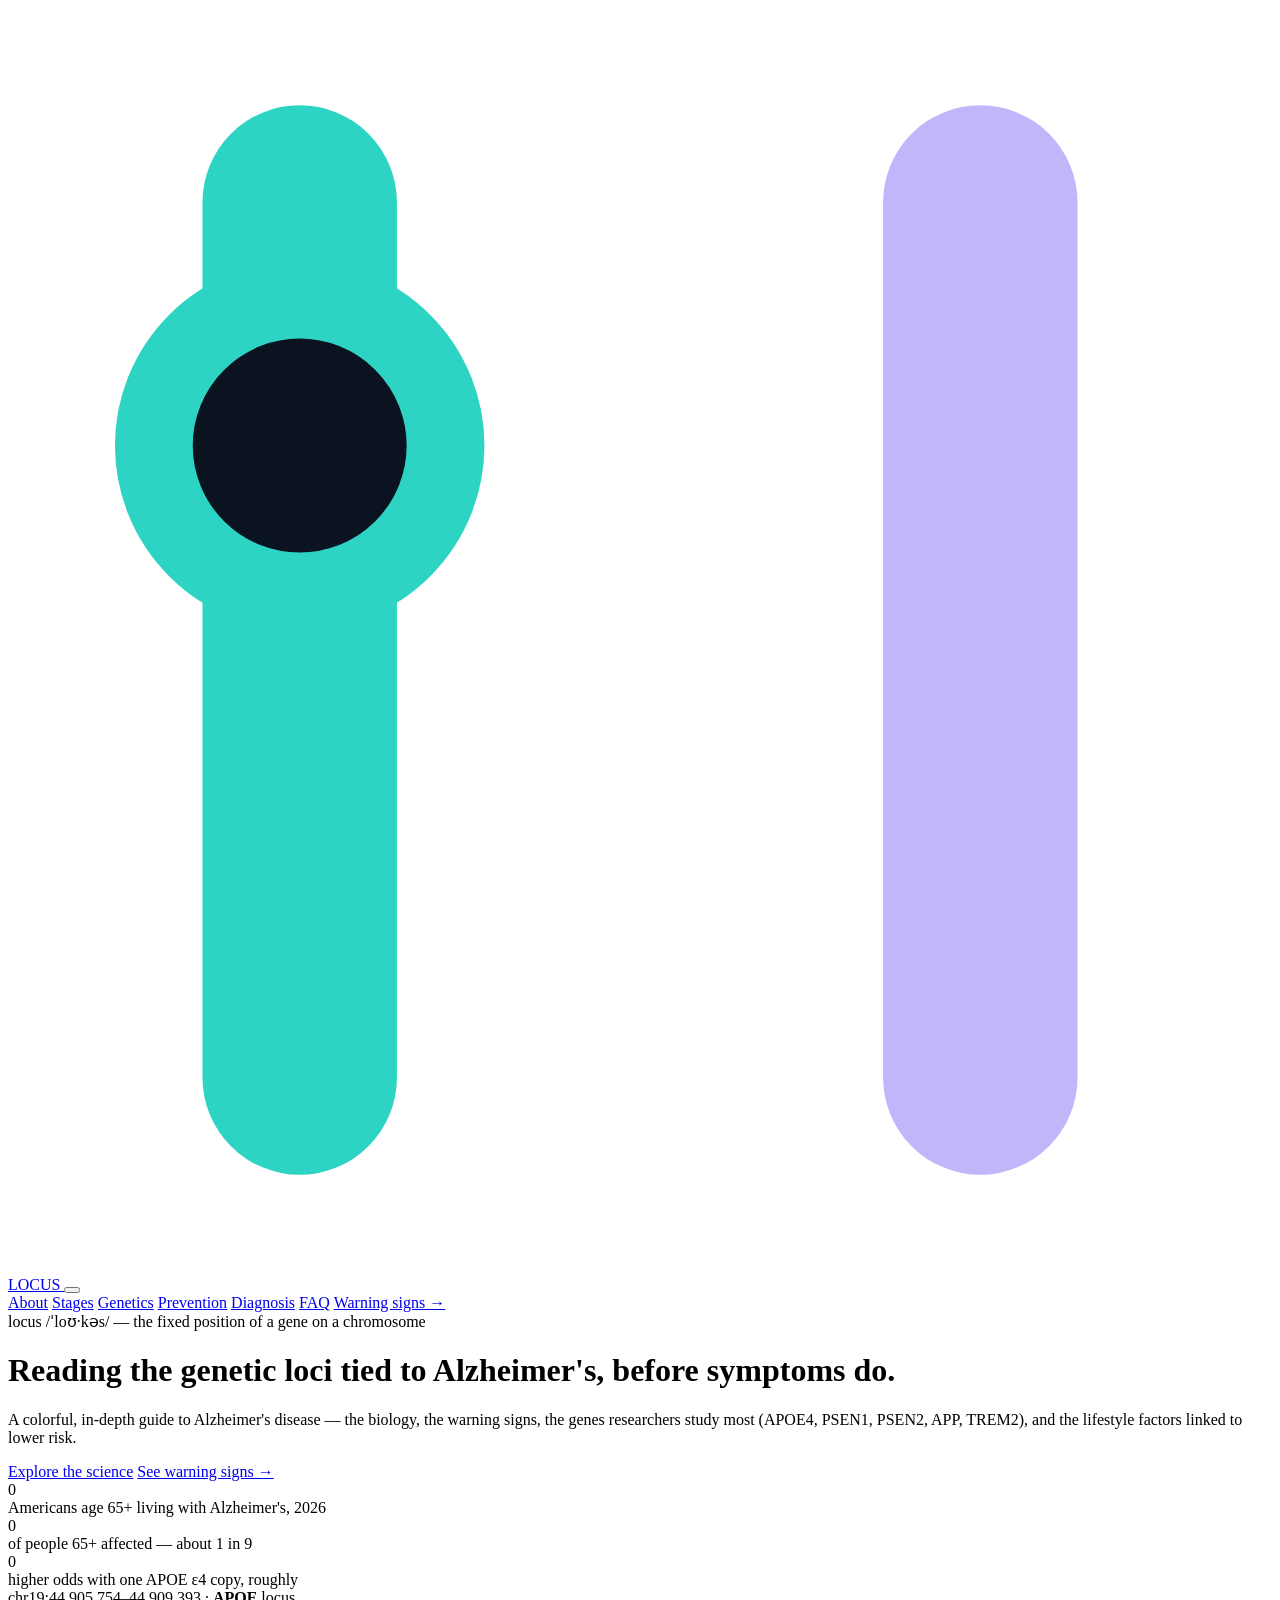
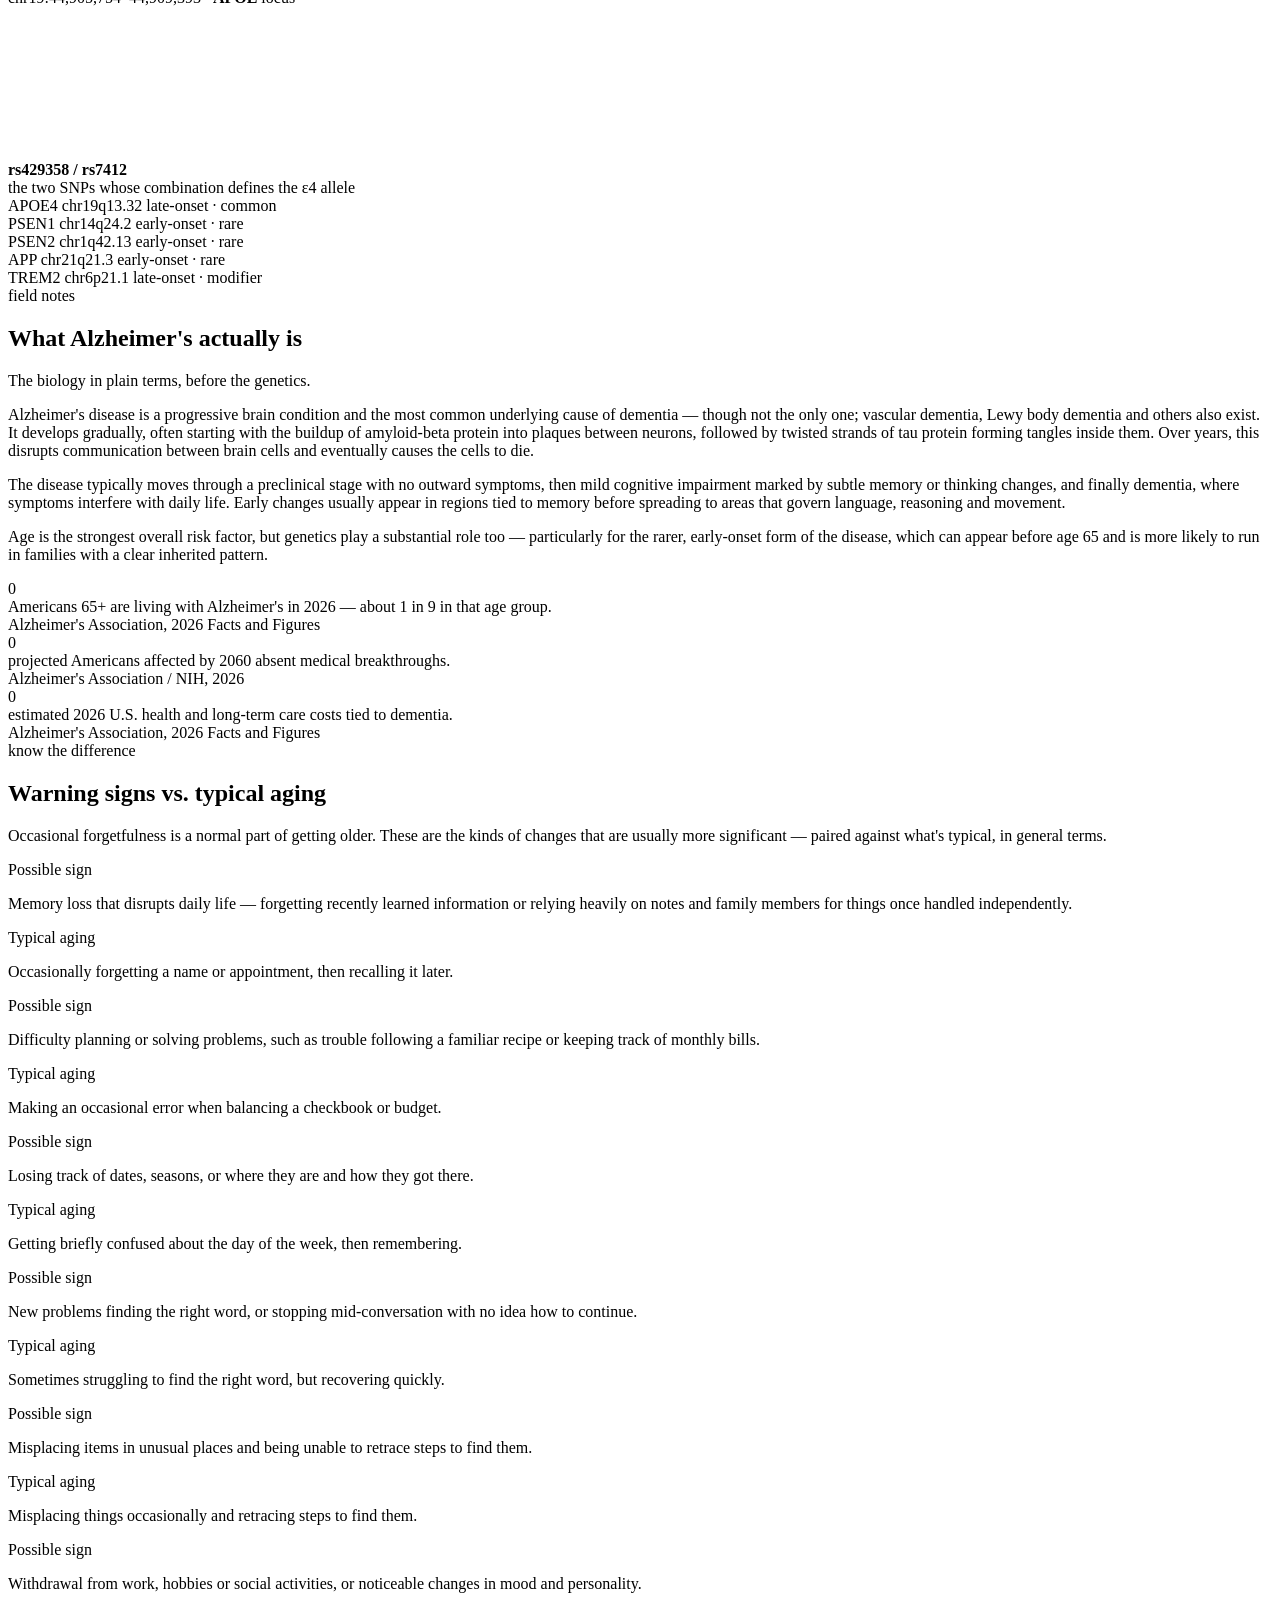
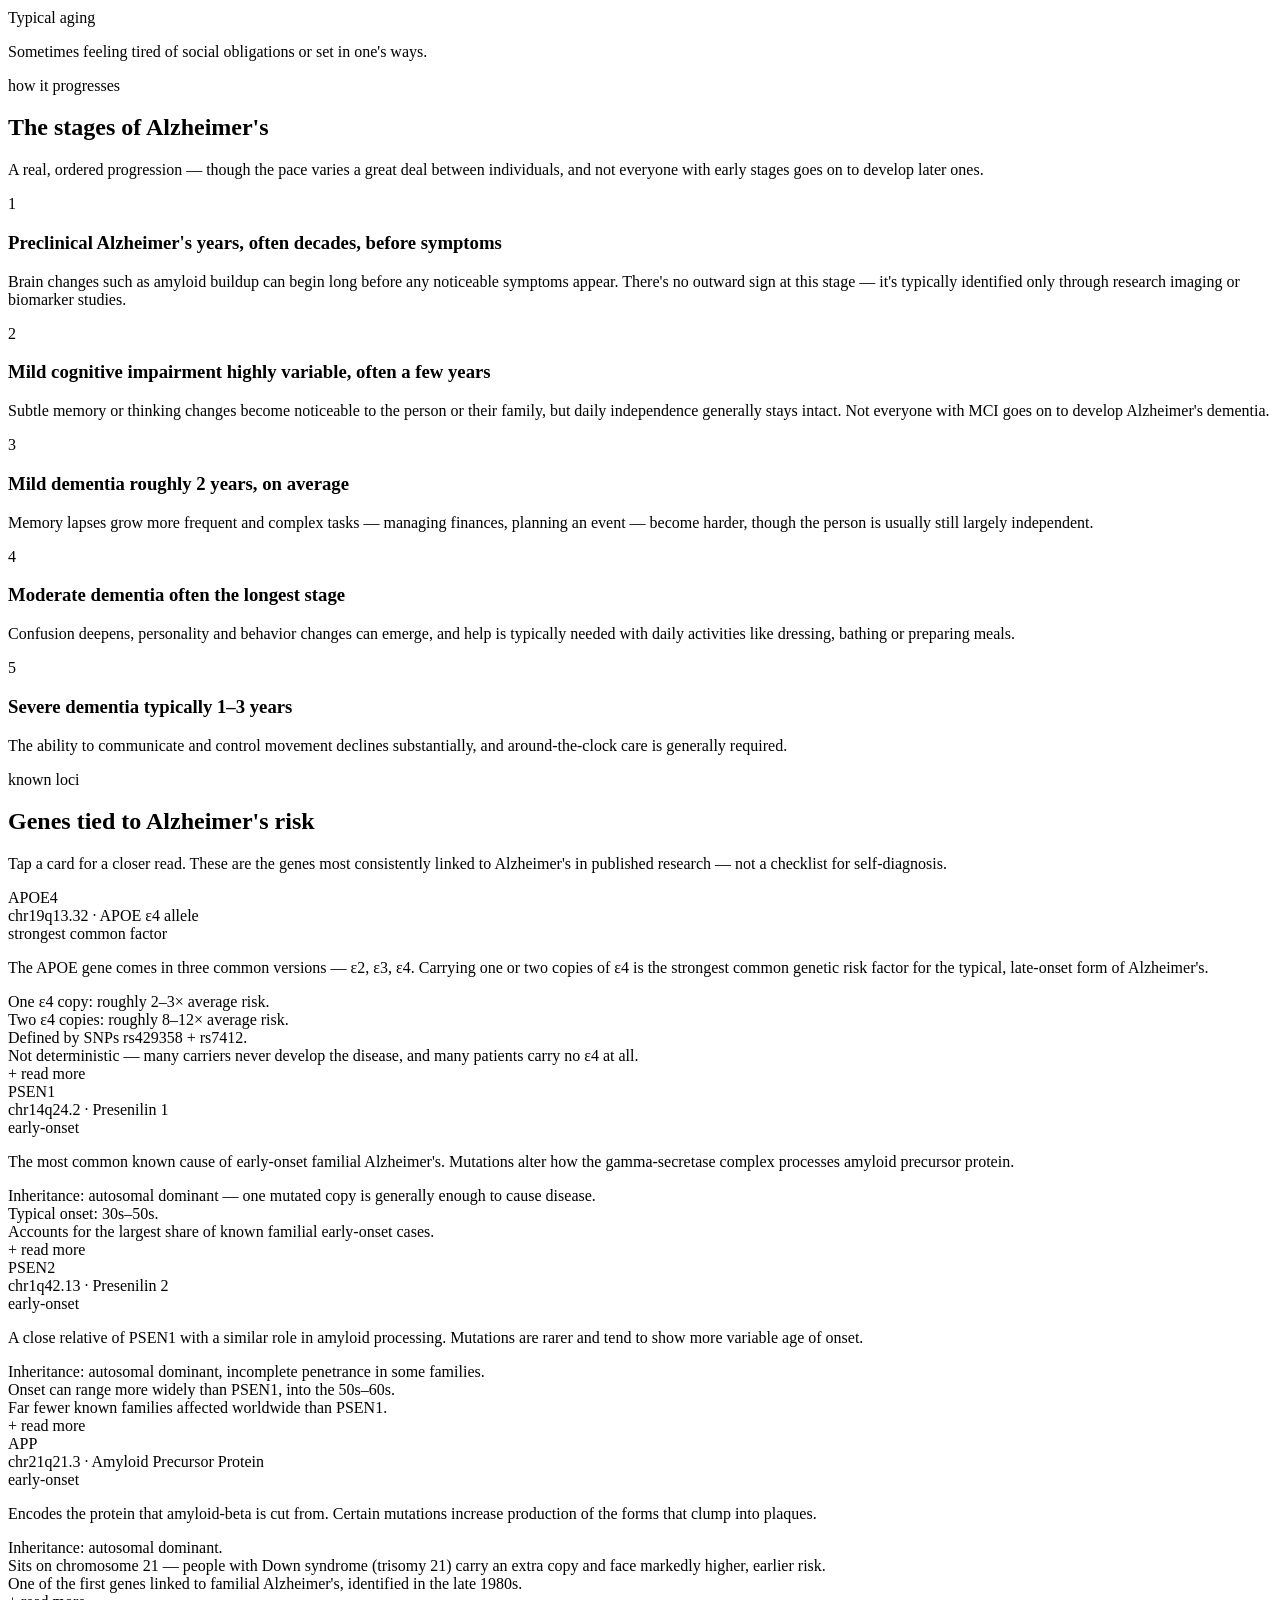
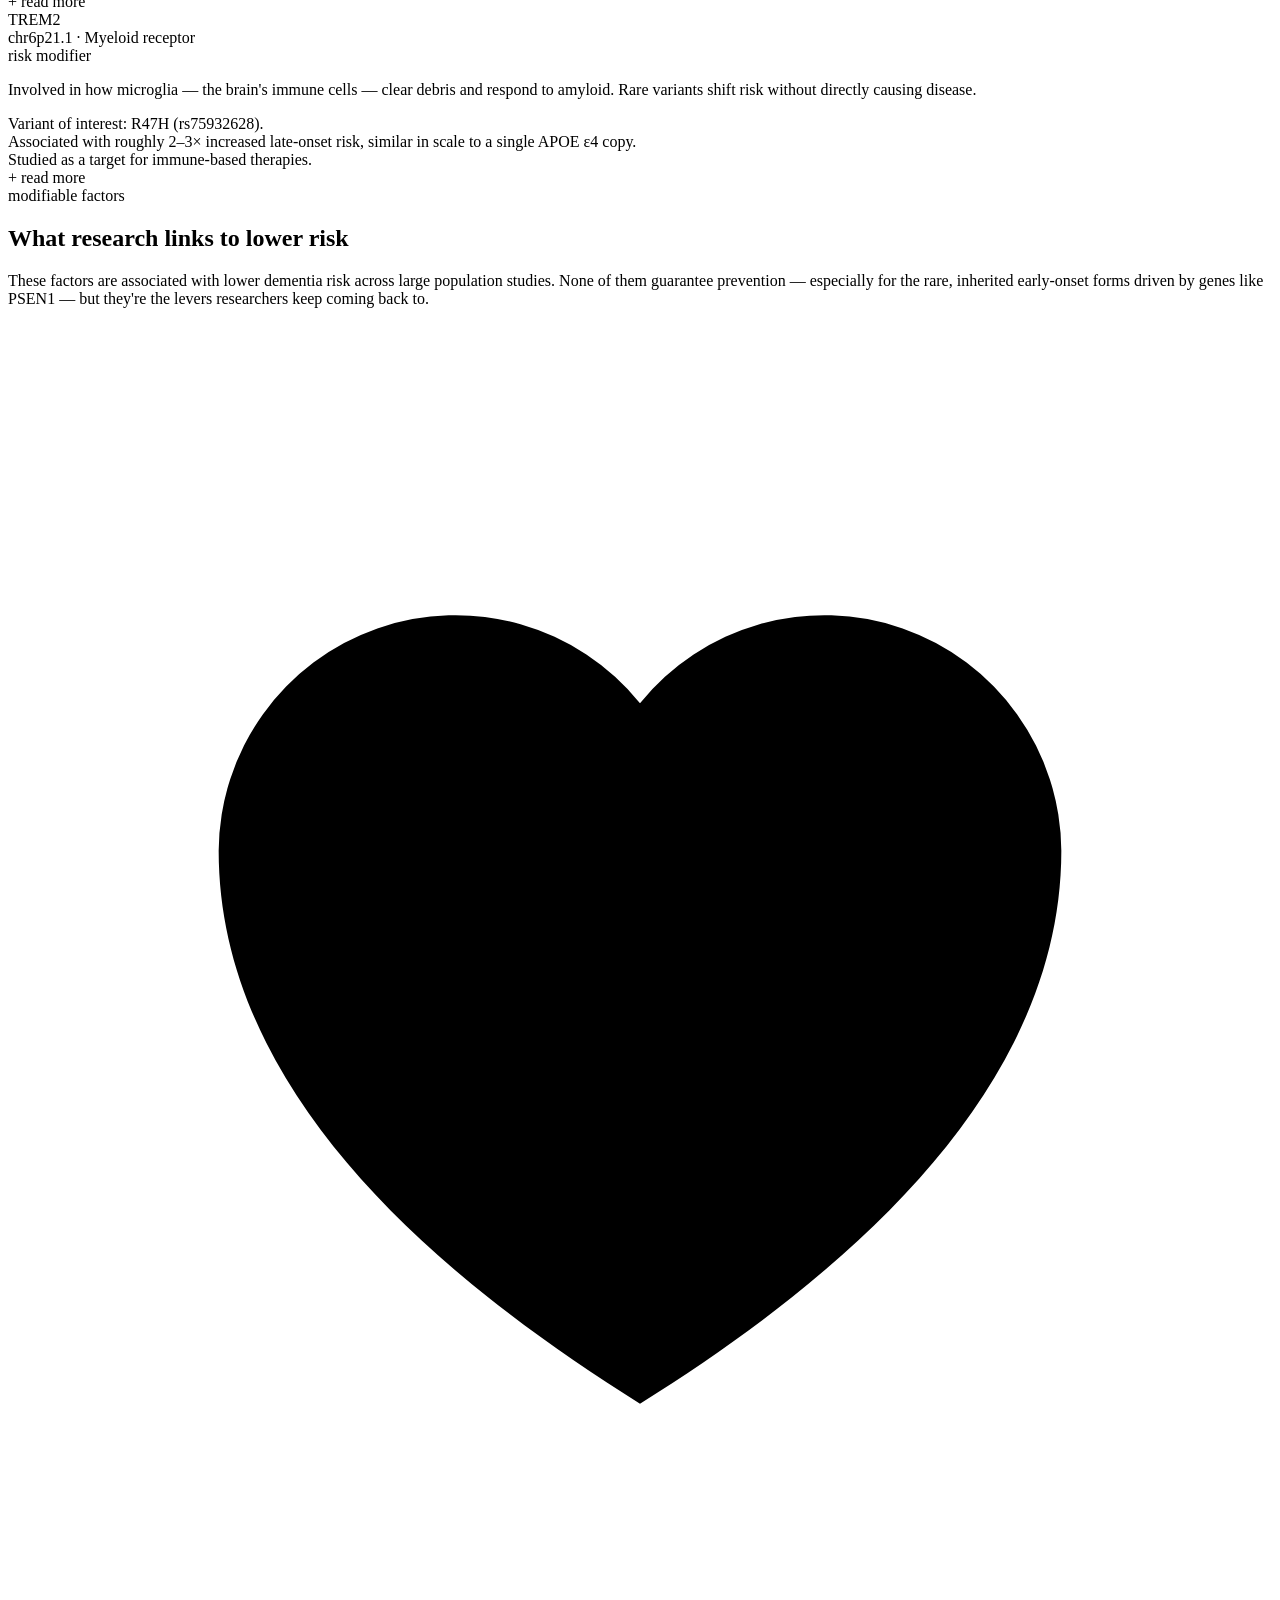
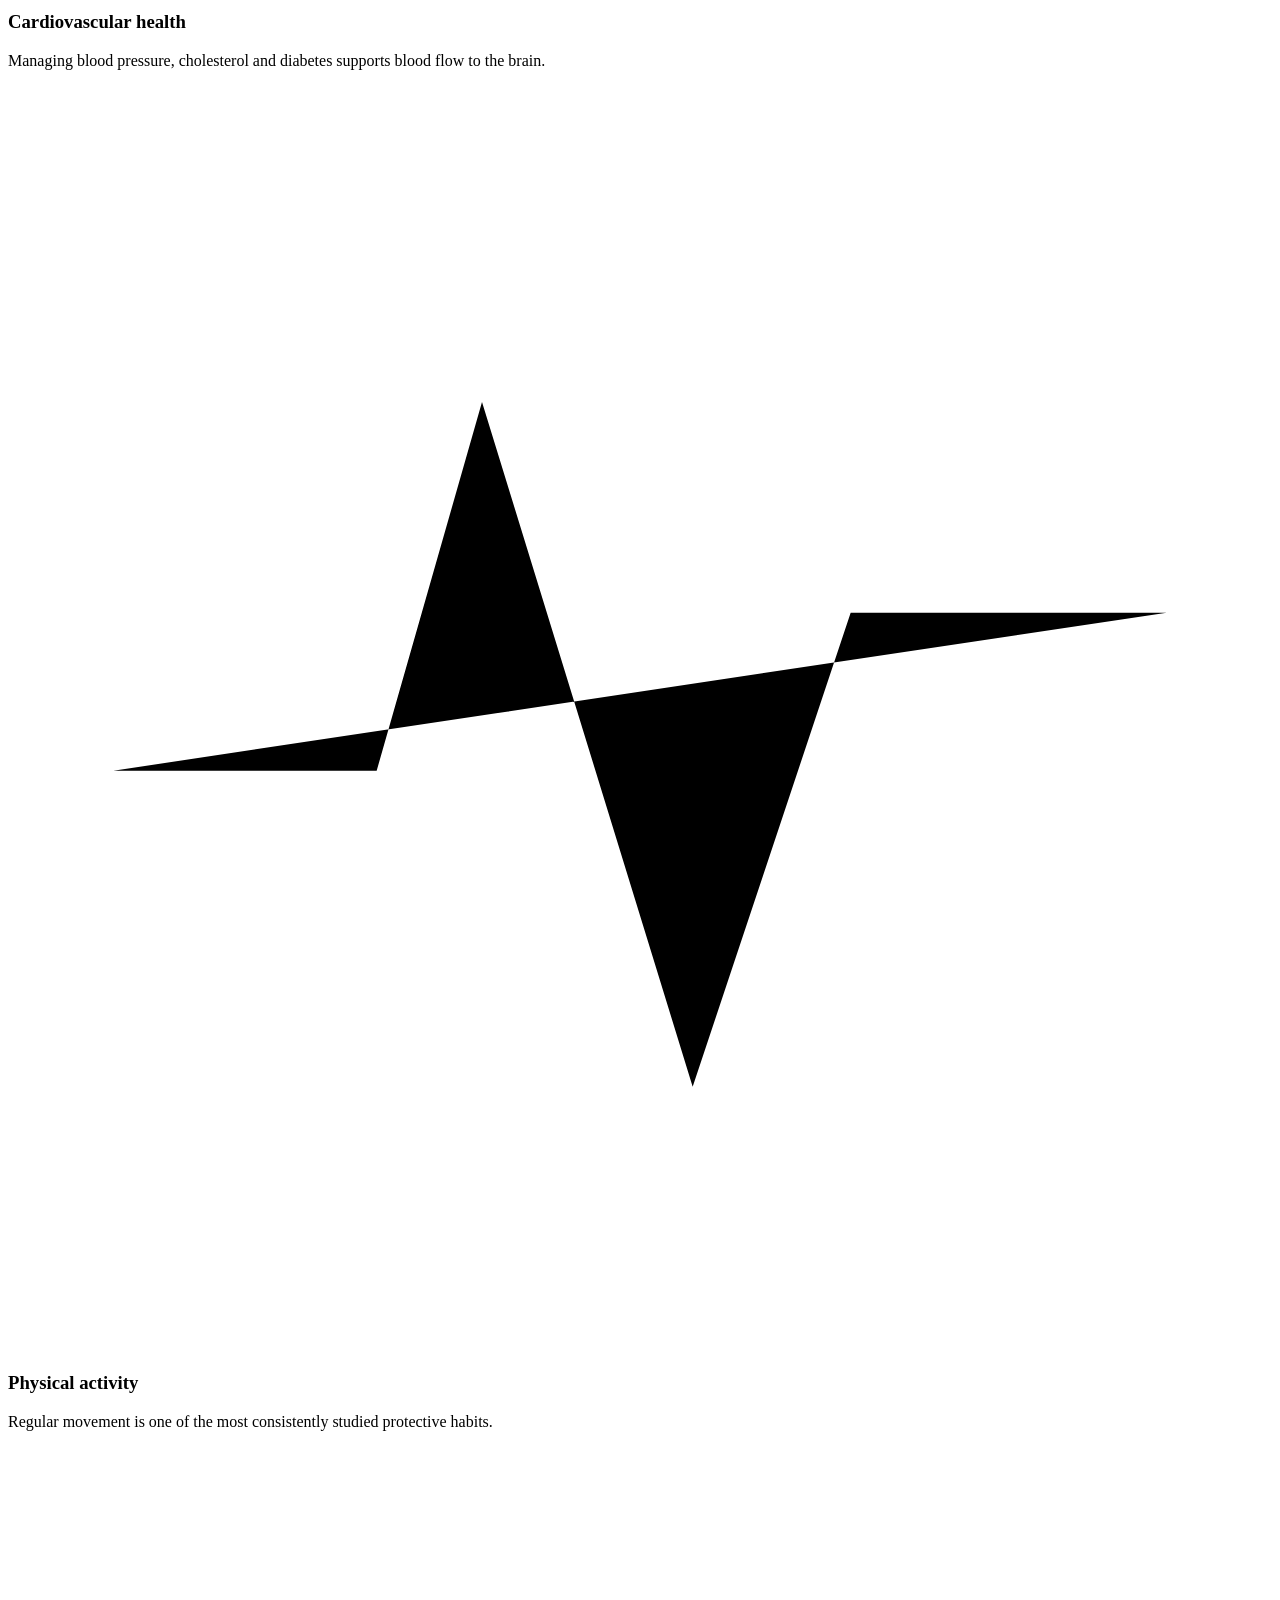
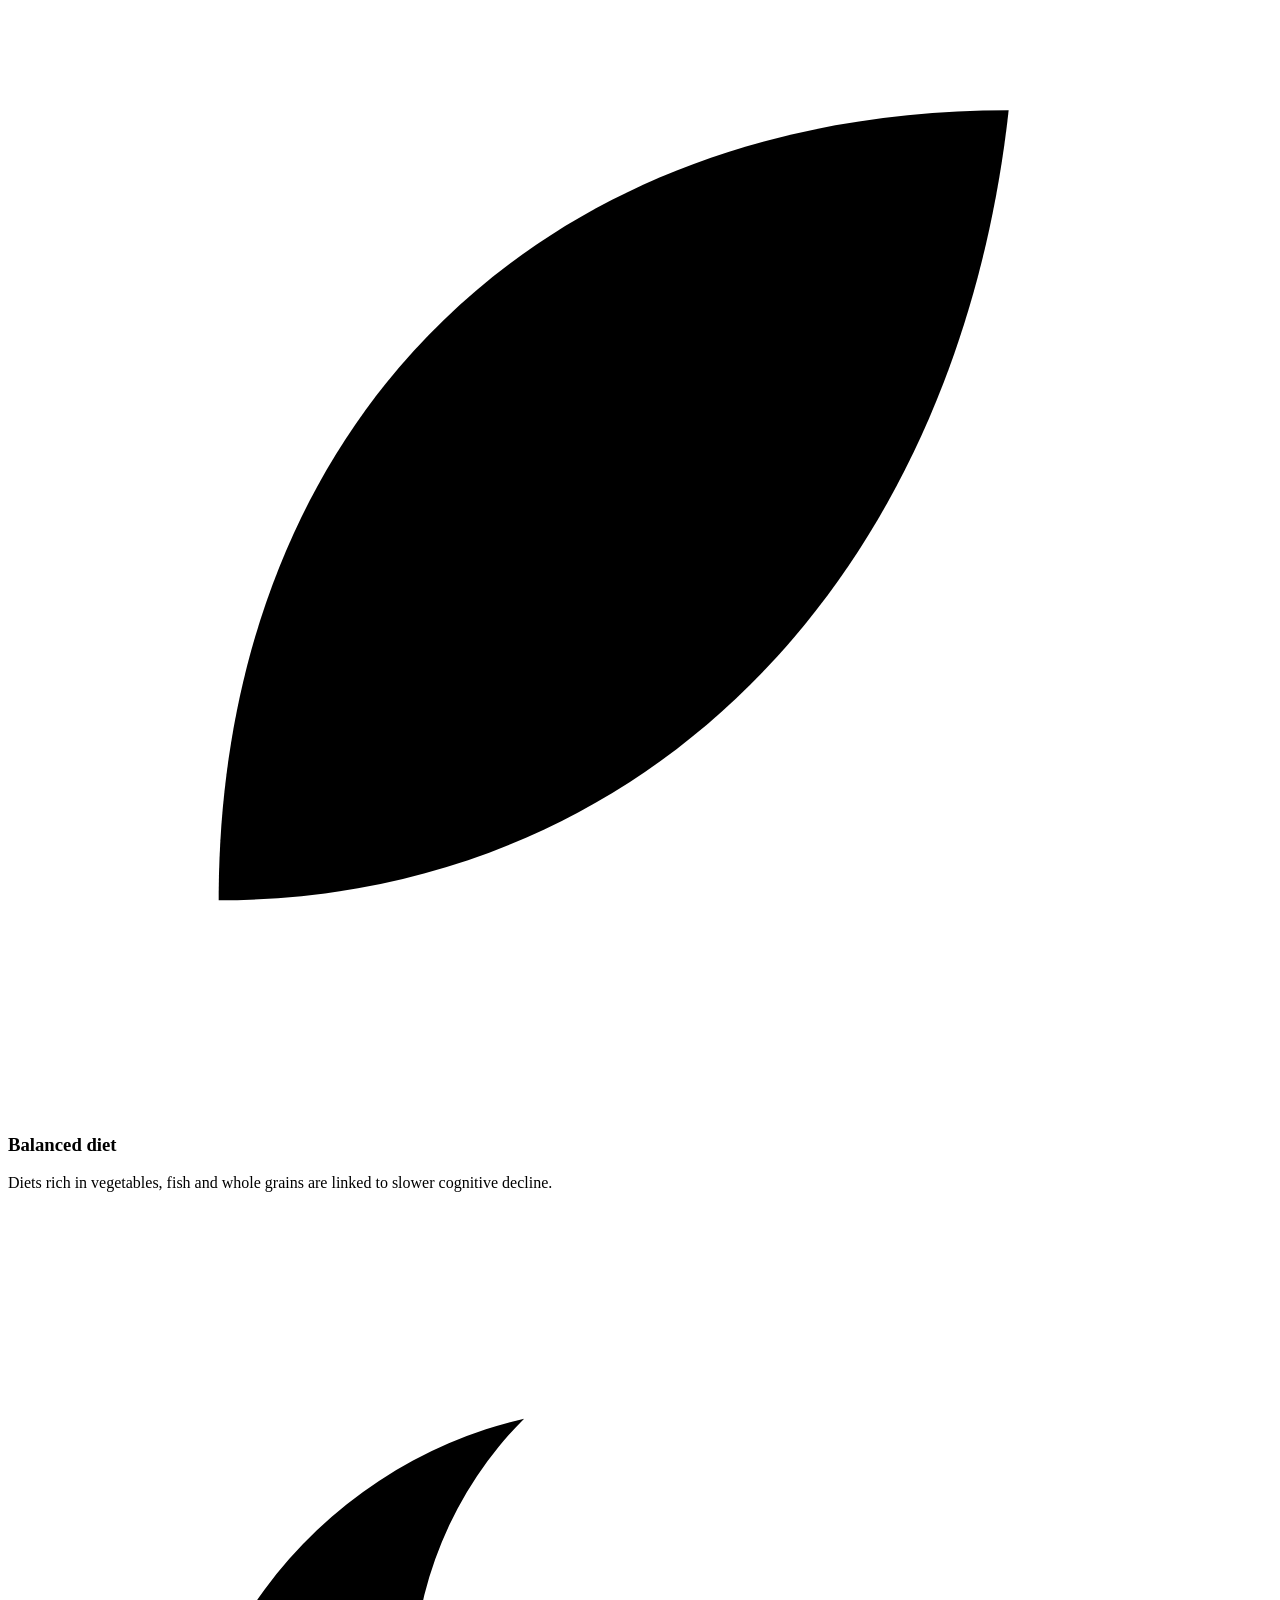
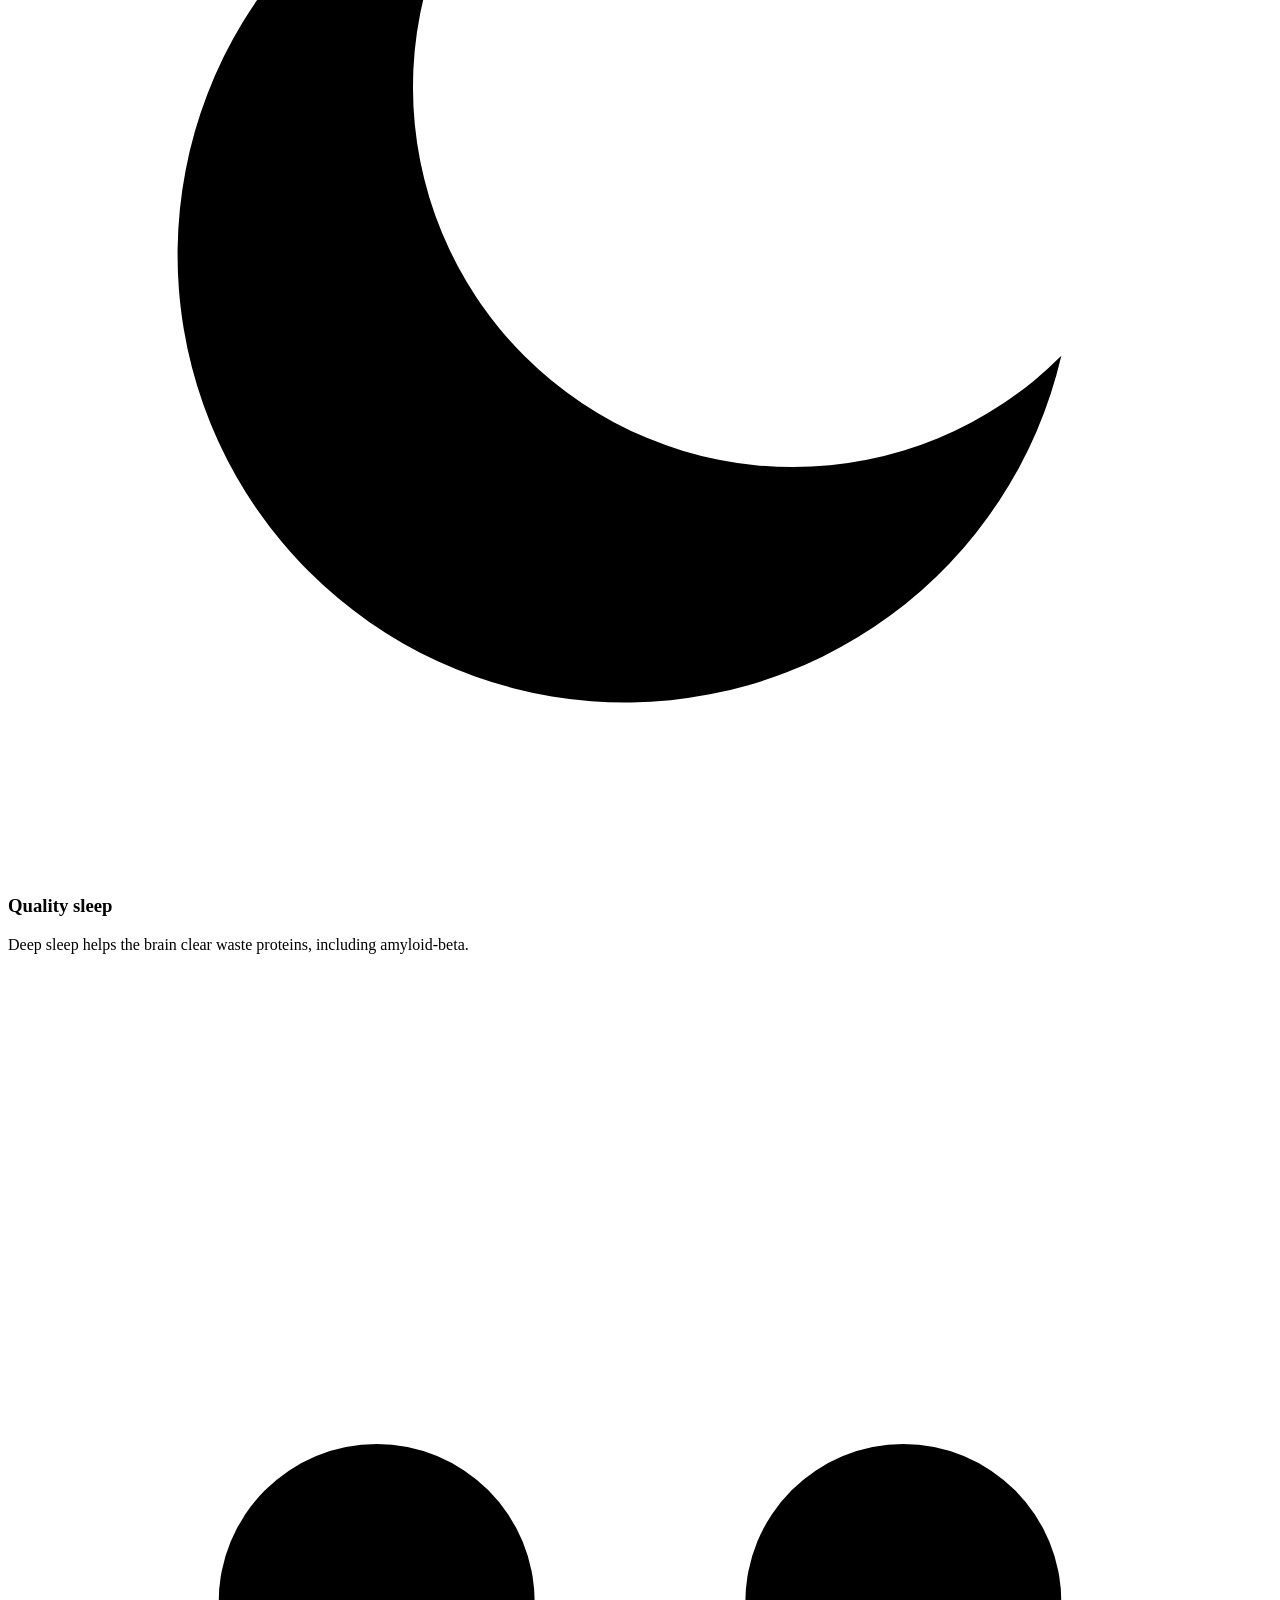
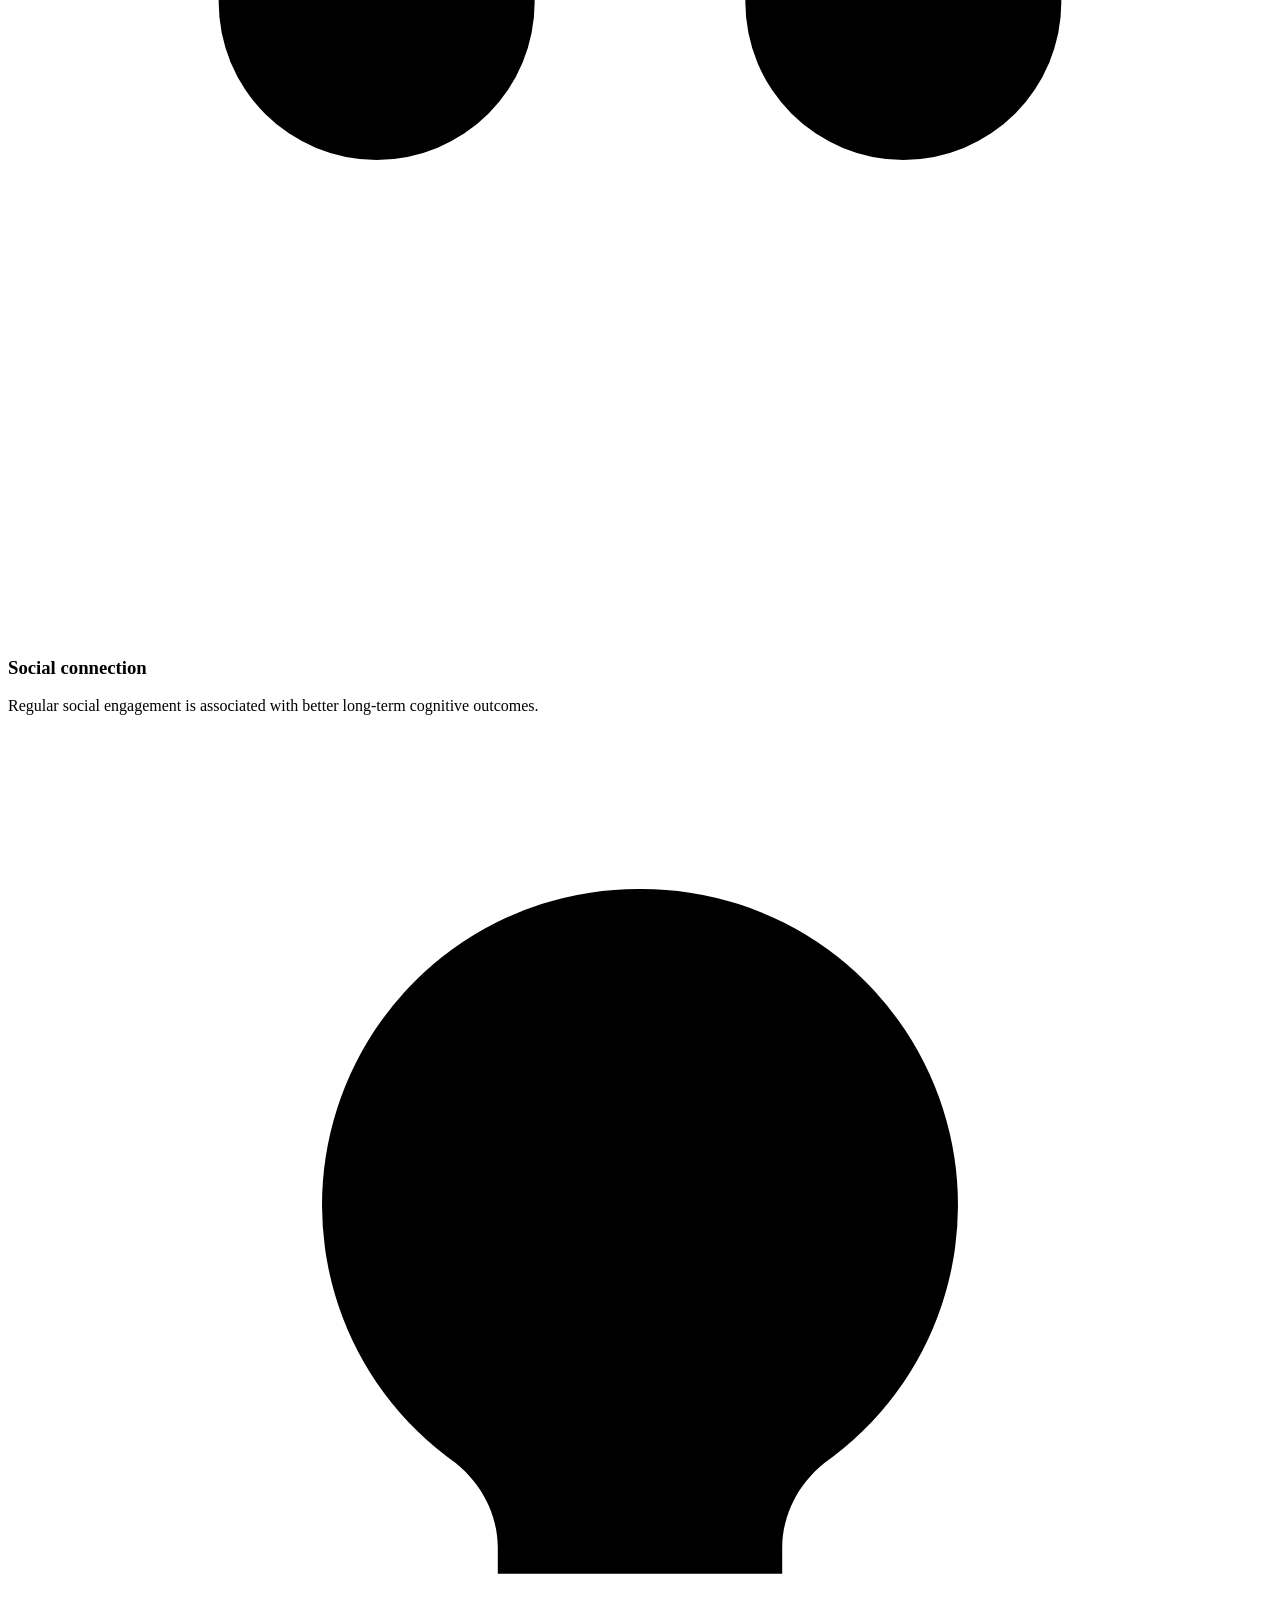
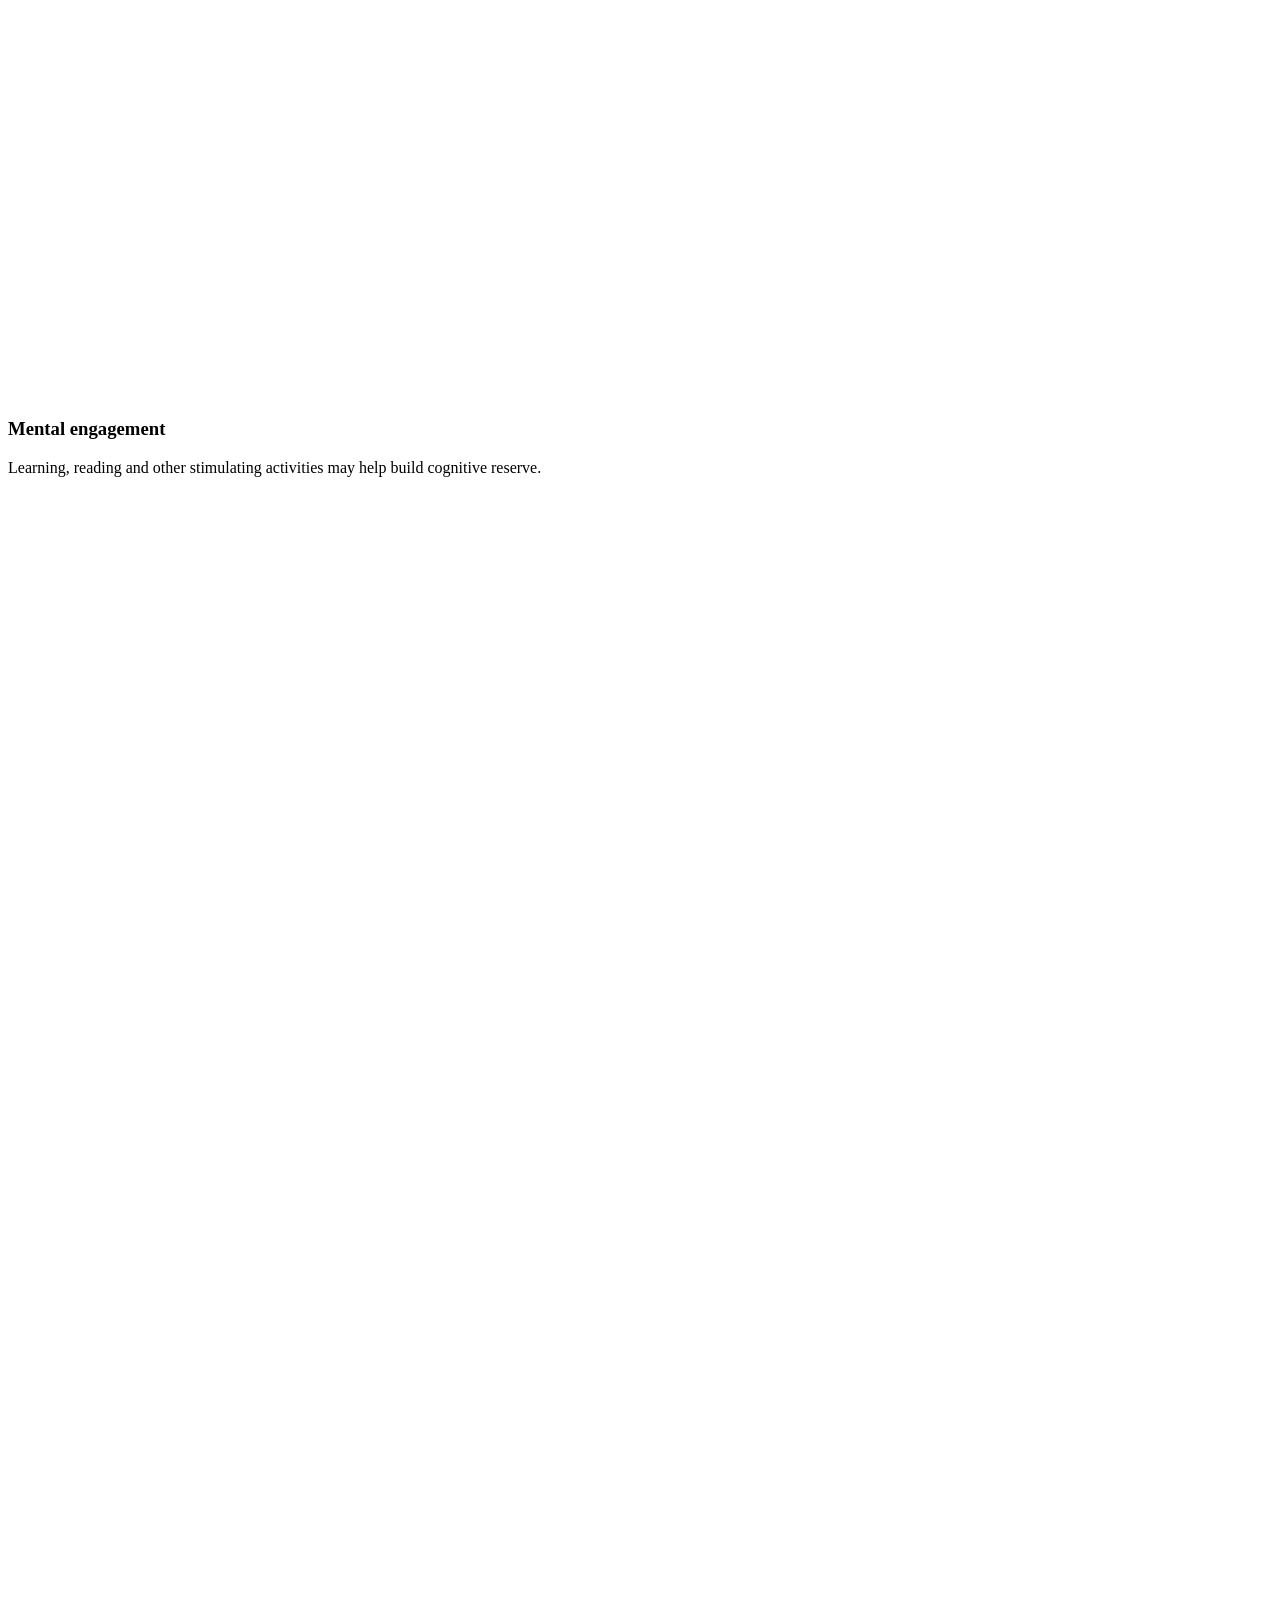
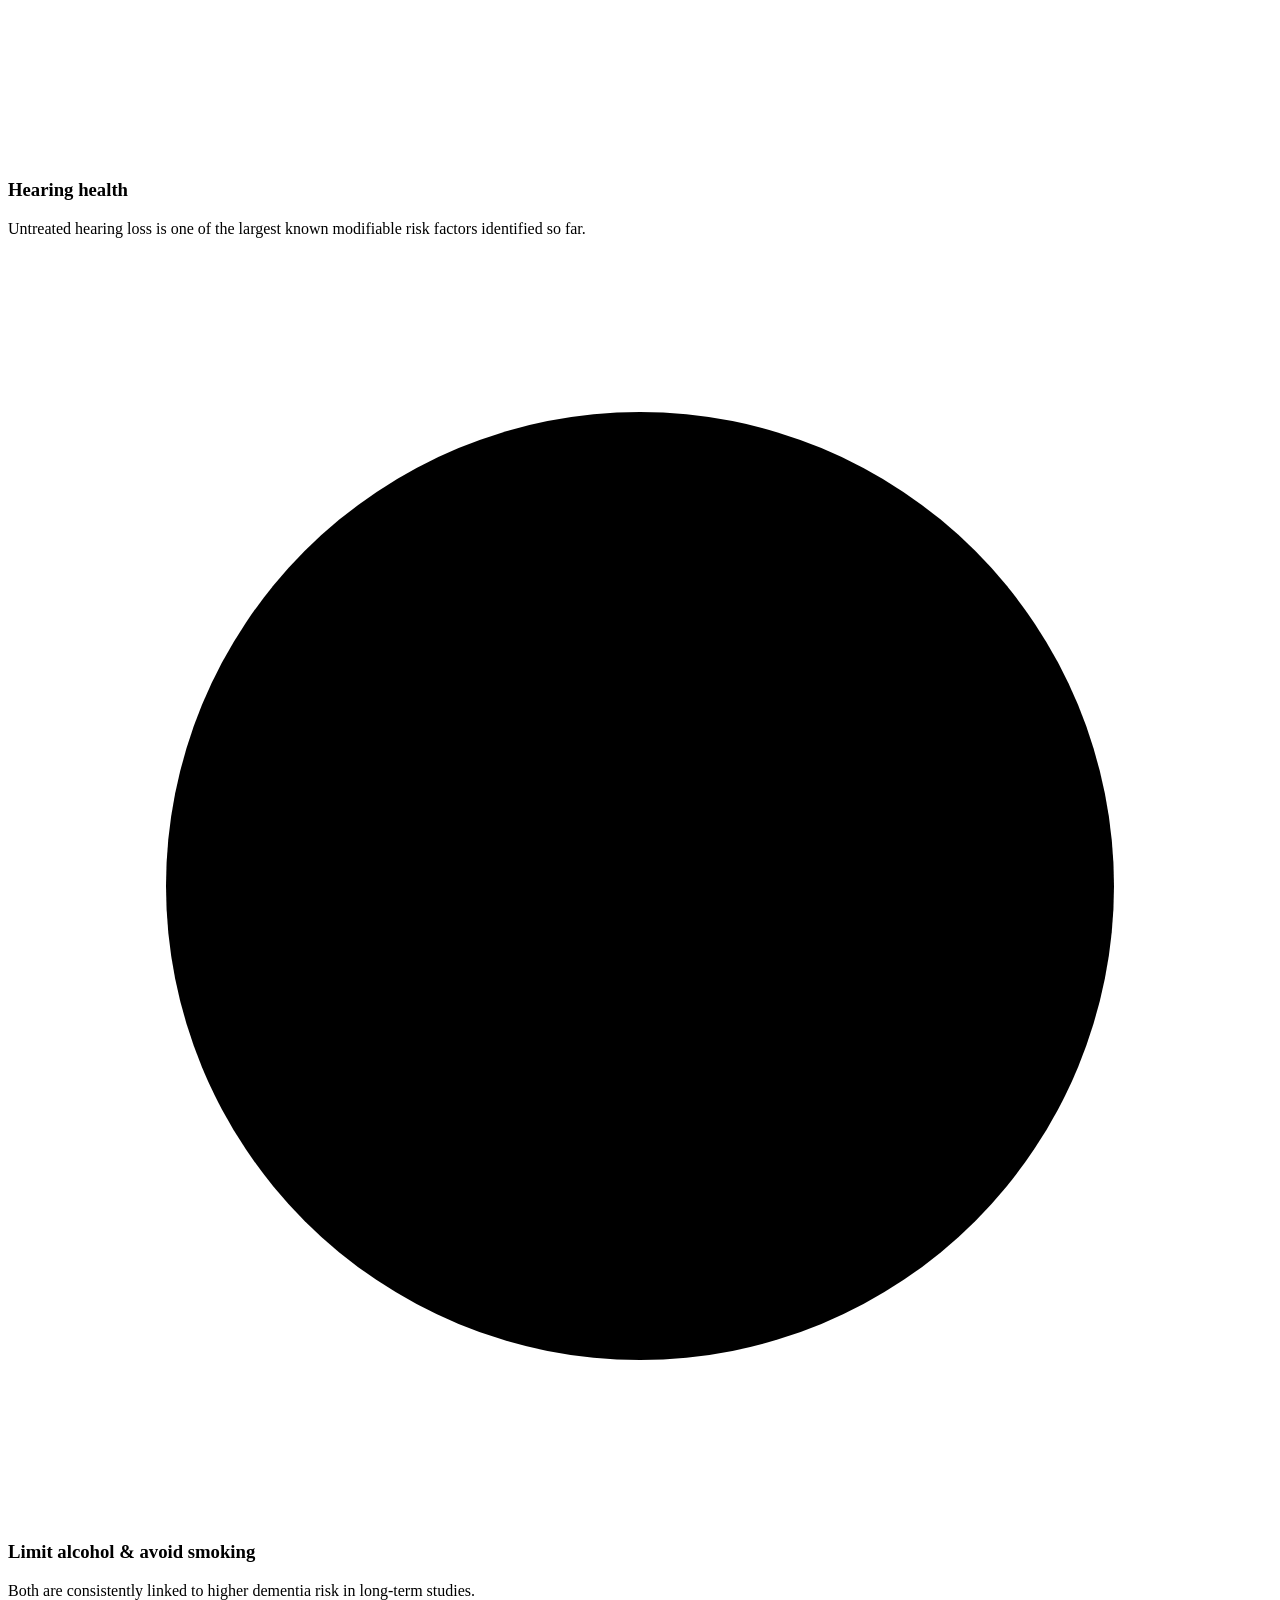
==== index.html @ 0a9c1438 "updated index html file" ====
<!DOCTYPE html>
<html lang="en">
<head>
<meta charset="UTF-8">
<meta name="viewport" content="width=device-width, initial-scale=1.0">
<title>LOCUS — A colorful, in-depth guide to Alzheimer's and its genetics</title>
<meta name="description" content="An educational guide to Alzheimer's disease: the biology, warning signs, stages, the genes researchers study most (APOE4, PSEN1, PSEN2, APP, TREM2), prevention research, diagnosis, and common myths.">
<link rel="preconnect" href="https://fonts.googleapis.com">
<link rel="preconnect" href="https://fonts.gstatic.com" crossorigin>
<link href="https://fonts.googleapis.com/css2?family=Space+Grotesk:wght@500;600;700&family=IBM+Plex+Sans:wght@400;500;600&family=IBM+Plex+Mono:wght@400;500;600&display=swap" rel="stylesheet">
<link rel="stylesheet" href="styles.css">
</head>
<body>

<nav class="nav" id="nav">
  <div class="nav-inner">
    <a href="#top" class="logo">
      <svg viewBox="0 0 26 26" fill="none" xmlns="http://www.w3.org/2000/svg">
        <rect x="4" y="2" width="4" height="22" rx="2" fill="#2DD4C4"/>
        <rect x="18" y="2" width="4" height="22" rx="2" fill="#8B7CF6" opacity="0.55"/>
        <circle cx="6" cy="9" r="3" fill="#0B1220" stroke="#2DD4C4" stroke-width="1.6"/>
      </svg>
      LOCUS
    </a>
    <button class="nav-toggle" id="navToggle" aria-label="Toggle menu" aria-expanded="false">
      <span></span><span></span><span></span>
    </button>
    <div class="nav-links" id="navLinks">
      <a href="#about" class="nav-link">About</a>
      <a href="#stages" class="nav-link">Stages</a>
      <a href="#markers" class="nav-link">Genetics</a>
      <a href="#prevention" class="nav-link">Prevention</a>
      <a href="#diagnosis" class="nav-link">Diagnosis</a>
      <a href="#faq" class="nav-link">FAQ</a>
      <a href="#signs" class="btn btn-primary nav-cta">Warning signs →</a>
    </div>
  </div>
</nav>

<header class="hero" id="top">
  <div class="hero-grid">
    <div class="hero-copy reveal">
      <span class="eyebrow">locus /ˈloʊ·kəs/ — the fixed position of a gene on a chromosome</span>
      <h1>Reading the <span class="hl-teal">genetic loci</span> tied to <span class="hl-violet">Alzheimer's</span>, before symptoms do.</h1>
      <p class="hero-sub">A colorful, in-depth guide to Alzheimer's disease — the biology, the warning signs, the genes researchers study most (APOE4, PSEN1, PSEN2, APP, TREM2), and the lifestyle factors linked to lower risk.</p>
      <div class="hero-actions">
        <a href="#about" class="btn btn-primary">Explore the science</a>
        <a href="#signs" class="btn btn-ghost">See warning signs →</a>
      </div>
      <div class="hero-stats">
        <div>
          <div class="stat-num" data-count="7.4" data-suffix="M">0</div>
          <div class="stat-label">Americans age 65+ living with Alzheimer's, 2026</div>
        </div>
        <div>
          <div class="stat-num" data-count="11" data-suffix="%">0</div>
          <div class="stat-label">of people 65+ affected — about 1 in 9</div>
        </div>
        <div>
          <div class="stat-num" data-count="3" data-suffix="×">0</div>
          <div class="stat-label">higher odds with one APOE ε4 copy, roughly</div>
        </div>
      </div>
    </div>

    <div class="hero-visual reveal">
      <div class="browser-panel">
        <div class="browser-bar">
          <div class="browser-dots"><span></span><span></span><span></span></div>
          <div class="browser-loc">chr19:44,905,754–44,909,393 · <b>APOE</b> locus</div>
        </div>
        <div class="track-wrap">
          <canvas id="sequenceCanvas" aria-hidden="true"></canvas>
          <div class="snp-callout">
            <b>rs429358 / rs7412</b><br>the two SNPs whose combination defines the ε4 allele
          </div>
        </div>
        <div class="locus-legend">
          <div class="locus-row">
            <span class="locus-dot" style="background:#8B7CF6"></span>
            <span class="locus-gene">APOE4</span>
            <span class="locus-loc">chr19q13.32</span>
            <span class="locus-tag tag-violet">late-onset · common</span>
          </div>
          <div class="locus-row">
            <span class="locus-dot" style="background:#F0A857"></span>
            <span class="locus-gene">PSEN1</span>
            <span class="locus-loc">chr14q24.2</span>
            <span class="locus-tag tag-amber">early-onset · rare</span>
          </div>
          <div class="locus-row">
            <span class="locus-dot" style="background:#5EC8F2"></span>
            <span class="locus-gene">PSEN2</span>
            <span class="locus-loc">chr1q42.13</span>
            <span class="locus-tag tag-sky">early-onset · rare</span>
          </div>
          <div class="locus-row">
            <span class="locus-dot" style="background:#EF6F8E"></span>
            <span class="locus-gene">APP</span>
            <span class="locus-loc">chr21q21.3</span>
            <span class="locus-tag tag-rose">early-onset · rare</span>
          </div>
          <div class="locus-row">
            <span class="locus-dot" style="background:#6EE7A8"></span>
            <span class="locus-gene">TREM2</span>
            <span class="locus-loc">chr6p21.1</span>
            <span class="locus-tag tag-mint">late-onset · modifier</span>
          </div>
        </div>
      </div>
    </div>
  </div>
</header>

<!-- ABOUT ============================================================= -->
<div class="section-shell" style="--glow-color: rgba(45,212,196,0.35); --glow-x: 85%;">
<section id="about" class="section about">
  <div class="section-head reveal">
    <span class="eyebrow">field notes</span>
    <h2>What Alzheimer's actually is</h2>
    <p>The biology in plain terms, before the genetics.</p>
  </div>
  <div class="about-grid">
    <div class="about-copy reveal">
      <p>Alzheimer's disease is a progressive brain condition and the most common underlying cause of dementia — though not the only one; vascular dementia, Lewy body dementia and others also exist. It develops gradually, often starting with the buildup of amyloid-beta protein into plaques between neurons, followed by twisted strands of tau protein forming tangles inside them. Over years, this disrupts communication between brain cells and eventually causes the cells to die.</p>
      <p>The disease typically moves through a preclinical stage with no outward symptoms, then mild cognitive impairment marked by subtle memory or thinking changes, and finally dementia, where symptoms interfere with daily life. Early changes usually appear in regions tied to memory before spreading to areas that govern language, reasoning and movement.</p>
      <p>Age is the strongest overall risk factor, but genetics play a substantial role too — particularly for the rarer, early-onset form of the disease, which can appear before age 65 and is more likely to run in families with a clear inherited pattern.</p>
    </div>
    <div class="stat-panel reveal">
      <div class="stat-card" style="--stat-color: var(--teal);">
        <div class="stat-num" data-count="7.4" data-suffix="M">0</div>
        <div class="stat-label">Americans 65+ are living with Alzheimer's in 2026 — about 1 in 9 in that age group.</div>
        <span class="stat-src">Alzheimer's Association, 2026 Facts and Figures</span>
      </div>
      <div class="stat-card" style="--stat-color: var(--violet);">
        <div class="stat-num" data-count="13.8" data-suffix="M">0</div>
        <div class="stat-label">projected Americans affected by 2060 absent medical breakthroughs.</div>
        <span class="stat-src">Alzheimer's Association / NIH, 2026</span>
      </div>
      <div class="stat-card" style="--stat-color: var(--amber);">
        <div class="stat-num" data-count="409" data-prefix="$" data-suffix="B">0</div>
        <div class="stat-label">estimated 2026 U.S. health and long-term care costs tied to dementia.</div>
        <span class="stat-src">Alzheimer's Association, 2026 Facts and Figures</span>
      </div>
    </div>
  </div>
</section>
</div>

<!-- WARNING SIGNS ====================================================== -->
<div class="section-shell" style="--glow-color: rgba(240,168,87,0.35); --glow-x: 12%;">
<section id="signs" class="section signs">
  <div class="section-head reveal">
    <span class="eyebrow eyebrow--amber">know the difference</span>
    <h2>Warning signs vs. typical aging</h2>
    <p>Occasional forgetfulness is a normal part of getting older. These are the kinds of changes that are usually more significant — paired against what's typical, in general terms.</p>
  </div>
  <div class="compare-grid reveal">
    <div class="compare-row">
      <div class="compare-cell is-sign"><div class="compare-label sign">Possible sign</div><p>Memory loss that disrupts daily life — forgetting recently learned information or relying heavily on notes and family members for things once handled independently.</p></div>
      <div class="compare-cell"><div class="compare-label typical">Typical aging</div><p>Occasionally forgetting a name or appointment, then recalling it later.</p></div>
    </div>
    <div class="compare-row">
      <div class="compare-cell is-sign"><div class="compare-label sign">Possible sign</div><p>Difficulty planning or solving problems, such as trouble following a familiar recipe or keeping track of monthly bills.</p></div>
      <div class="compare-cell"><div class="compare-label typical">Typical aging</div><p>Making an occasional error when balancing a checkbook or budget.</p></div>
    </div>
    <div class="compare-row">
      <div class="compare-cell is-sign"><div class="compare-label sign">Possible sign</div><p>Losing track of dates, seasons, or where they are and how they got there.</p></div>
      <div class="compare-cell"><div class="compare-label typical">Typical aging</div><p>Getting briefly confused about the day of the week, then remembering.</p></div>
    </div>
    <div class="compare-row">
      <div class="compare-cell is-sign"><div class="compare-label sign">Possible sign</div><p>New problems finding the right word, or stopping mid-conversation with no idea how to continue.</p></div>
      <div class="compare-cell"><div class="compare-label typical">Typical aging</div><p>Sometimes struggling to find the right word, but recovering quickly.</p></div>
    </div>
    <div class="compare-row">
      <div class="compare-cell is-sign"><div class="compare-label sign">Possible sign</div><p>Misplacing items in unusual places and being unable to retrace steps to find them.</p></div>
      <div class="compare-cell"><div class="compare-label typical">Typical aging</div><p>Misplacing things occasionally and retracing steps to find them.</p></div>
    </div>
    <div class="compare-row">
      <div class="compare-cell is-sign"><div class="compare-label sign">Possible sign</div><p>Withdrawal from work, hobbies or social activities, or noticeable changes in mood and personality.</p></div>
      <div class="compare-cell"><div class="compare-label typical">Typical aging</div><p>Sometimes feeling tired of social obligations or set in one's ways.</p></div>
    </div>
  </div>
</section>
</div>

<!-- STAGES ============================================================= -->
<div class="section-shell" style="--glow-color: rgba(239,111,142,0.3); --glow-x: 88%;">
<section id="stages" class="section stages">
  <div class="section-head reveal">
    <span class="eyebrow eyebrow--rose">how it progresses</span>
    <h2>The stages of Alzheimer's</h2>
    <p>A real, ordered progression — though the pace varies a great deal between individuals, and not everyone with early stages goes on to develop later ones.</p>
  </div>
  <div class="timeline reveal">
    <div class="timeline-item">
      <div class="timeline-dot" style="--stage-color: var(--teal);">1</div>
      <h3>Preclinical Alzheimer's <span class="stage-duration" style="--stage-color: var(--teal); --stage-dim: var(--teal-dim);">years, often decades, before symptoms</span></h3>
      <p>Brain changes such as amyloid buildup can begin long before any noticeable symptoms appear. There's no outward sign at this stage — it's typically identified only through research imaging or biomarker studies.</p>
    </div>
    <div class="timeline-item">
      <div class="timeline-dot" style="--stage-color: var(--sky);">2</div>
      <h3>Mild cognitive impairment <span class="stage-duration" style="--stage-color: var(--sky); --stage-dim: var(--sky-dim);">highly variable, often a few years</span></h3>
      <p>Subtle memory or thinking changes become noticeable to the person or their family, but daily independence generally stays intact. Not everyone with MCI goes on to develop Alzheimer's dementia.</p>
    </div>
    <div class="timeline-item">
      <div class="timeline-dot" style="--stage-color: var(--amber);">3</div>
      <h3>Mild dementia <span class="stage-duration" style="--stage-color: var(--amber); --stage-dim: var(--amber-dim);">roughly 2 years, on average</span></h3>
      <p>Memory lapses grow more frequent and complex tasks — managing finances, planning an event — become harder, though the person is usually still largely independent.</p>
    </div>
    <div class="timeline-item">
      <div class="timeline-dot" style="--stage-color: var(--rose);">4</div>
      <h3>Moderate dementia <span class="stage-duration" style="--stage-color: var(--rose); --stage-dim: var(--rose-dim);">often the longest stage</span></h3>
      <p>Confusion deepens, personality and behavior changes can emerge, and help is typically needed with daily activities like dressing, bathing or preparing meals.</p>
    </div>
    <div class="timeline-item">
      <div class="timeline-dot" style="--stage-color: var(--violet);">5</div>
      <h3>Severe dementia <span class="stage-duration" style="--stage-color: var(--violet); --stage-dim: var(--violet-dim);">typically 1–3 years</span></h3>
      <p>The ability to communicate and control movement declines substantially, and around-the-clock care is generally required.</p>
    </div>
  </div>
</section>
</div>

<!-- GENETICS =========================================================== -->
<div class="section-shell" style="--glow-color: rgba(139,124,246,0.35); --glow-x: 10%;">
<section id="markers" class="section markers">
  <div class="section-head reveal">
    <span class="eyebrow eyebrow--violet">known loci</span>
    <h2>Genes tied to Alzheimer's risk</h2>
    <p>Tap a card for a closer read. These are the genes most consistently linked to Alzheimer's in published research — not a checklist for self-diagnosis.</p>
  </div>
  <div class="gene-grid" id="geneGrid">

    <article class="gene-card" tabindex="0" role="button" aria-expanded="false" style="--gene-color: var(--violet);">
      <div class="gene-top">
        <div>
          <div class="gene-name">APOE4</div>
          <div class="gene-chr">chr19q13.32 · APOE ε4 allele</div>
        </div>
        <span class="gene-tag tag-violet">strongest common factor</span>
      </div>
      <p class="gene-summary">The APOE gene comes in three common versions — ε2, ε3, ε4. Carrying one or two copies of ε4 is the strongest common genetic risk factor for the typical, late-onset form of Alzheimer's.</p>
      <div class="gene-detail">
        One ε4 copy: roughly 2–3× average risk.<br>
        Two ε4 copies: roughly 8–12× average risk.<br>
        Defined by SNPs rs429358 + rs7412.<br>
        Not deterministic — many carriers never develop the disease, and many patients carry no ε4 at all.
      </div>
      <span class="gene-more">+ read more</span>
    </article>

    <article class="gene-card" tabindex="0" role="button" aria-expanded="false" style="--gene-color: var(--amber);">
      <div class="gene-top">
        <div>
          <div class="gene-name">PSEN1</div>
          <div class="gene-chr">chr14q24.2 · Presenilin 1</div>
        </div>
        <span class="gene-tag tag-amber">early-onset</span>
      </div>
      <p class="gene-summary">The most common known cause of early-onset familial Alzheimer's. Mutations alter how the gamma-secretase complex processes amyloid precursor protein.</p>
      <div class="gene-detail">
        Inheritance: autosomal dominant — one mutated copy is generally enough to cause disease.<br>
        Typical onset: 30s–50s.<br>
        Accounts for the largest share of known familial early-onset cases.
      </div>
      <span class="gene-more">+ read more</span>
    </article>

    <article class="gene-card" tabindex="0" role="button" aria-expanded="false" style="--gene-color: var(--sky);">
      <div class="gene-top">
        <div>
          <div class="gene-name">PSEN2</div>
          <div class="gene-chr">chr1q42.13 · Presenilin 2</div>
        </div>
        <span class="gene-tag tag-sky">early-onset</span>
      </div>
      <p class="gene-summary">A close relative of PSEN1 with a similar role in amyloid processing. Mutations are rarer and tend to show more variable age of onset.</p>
      <div class="gene-detail">
        Inheritance: autosomal dominant, incomplete penetrance in some families.<br>
        Onset can range more widely than PSEN1, into the 50s–60s.<br>
        Far fewer known families affected worldwide than PSEN1.
      </div>
      <span class="gene-more">+ read more</span>
    </article>

    <article class="gene-card" tabindex="0" role="button" aria-expanded="false" style="--gene-color: var(--rose);">
      <div class="gene-top">
        <div>
          <div class="gene-name">APP</div>
          <div class="gene-chr">chr21q21.3 · Amyloid Precursor Protein</div>
        </div>
        <span class="gene-tag tag-rose">early-onset</span>
      </div>
      <p class="gene-summary">Encodes the protein that amyloid-beta is cut from. Certain mutations increase production of the forms that clump into plaques.</p>
      <div class="gene-detail">
        Inheritance: autosomal dominant.<br>
        Sits on chromosome 21 — people with Down syndrome (trisomy 21) carry an extra copy and face markedly higher, earlier risk.<br>
        One of the first genes linked to familial Alzheimer's, identified in the late 1980s.
      </div>
      <span class="gene-more">+ read more</span>
    </article>

    <article class="gene-card" tabindex="0" role="button" aria-expanded="false" style="--gene-color: var(--mint);">
      <div class="gene-top">
        <div>
          <div class="gene-name">TREM2</div>
          <div class="gene-chr">chr6p21.1 · Myeloid receptor</div>
        </div>
        <span class="gene-tag tag-mint">risk modifier</span>
      </div>
      <p class="gene-summary">Involved in how microglia — the brain's immune cells — clear debris and respond to amyloid. Rare variants shift risk without directly causing disease.</p>
      <div class="gene-detail">
        Variant of interest: R47H (rs75932628).<br>
        Associated with roughly 2–3× increased late-onset risk, similar in scale to a single APOE ε4 copy.<br>
        Studied as a target for immune-based therapies.
      </div>
      <span class="gene-more">+ read more</span>
    </article>

  </div>
</section>
</div>

<!-- PREVENTION ========================================================= -->
<div class="section-shell" style="--glow-color: rgba(110,231,168,0.35); --glow-x: 90%;">
<section id="prevention" class="section prevention">
  <div class="section-head reveal">
    <span class="eyebrow eyebrow--mint">modifiable factors</span>
    <h2>What research links to lower risk</h2>
    <p>These factors are associated with lower dementia risk across large population studies. None of them guarantee prevention — especially for the rare, inherited early-onset forms driven by genes like PSEN1 — but they're the levers researchers keep coming back to.</p>
  </div>
  <div class="icon-grid reveal">
    <div class="icon-card" style="--factor-color: var(--rose); --factor-dim: var(--rose-dim);">
      <div class="icon-badge"><svg viewBox="0 0 24 24"><path d="M12 20.5c-4-2.5-8-6-8-10.5a4.5 4.5 0 0 1 8-2.8 4.5 4.5 0 0 1 8 2.8c0 4.5-4 8-8 10.5z"/></svg></div>
      <h3>Cardiovascular health</h3>
      <p>Managing blood pressure, cholesterol and diabetes supports blood flow to the brain.</p>
    </div>
    <div class="icon-card" style="--factor-color: var(--teal); --factor-dim: var(--teal-dim);">
      <div class="icon-badge"><svg viewBox="0 0 24 24"><polyline points="2,13 7,13 9,6 13,19 16,10 22,10"/></svg></div>
      <h3>Physical activity</h3>
      <p>Regular movement is one of the most consistently studied protective habits.</p>
    </div>
    <div class="icon-card" style="--factor-color: var(--mint); --factor-dim: var(--mint-dim);">
      <div class="icon-badge"><svg viewBox="0 0 24 24"><path d="M4 20c0-9 6-15 15-15-1 9-7 15-15 15z"/><path d="M4 20c3-3 6-6 12-11"/></svg></div>
      <h3>Balanced diet</h3>
      <p>Diets rich in vegetables, fish and whole grains are linked to slower cognitive decline.</p>
    </div>
    <div class="icon-card" style="--factor-color: var(--violet); --factor-dim: var(--violet-dim);">
      <div class="icon-badge"><svg viewBox="0 0 24 24"><path d="M20 14.2A8.5 8.5 0 1 1 9.8 4a7 7 0 0 0 10.2 10.2z"/></svg></div>
      <h3>Quality sleep</h3>
      <p>Deep sleep helps the brain clear waste proteins, including amyloid-beta.</p>
    </div>
    <div class="icon-card" style="--factor-color: var(--amber); --factor-dim: var(--amber-dim);">
      <div class="icon-badge"><svg viewBox="0 0 24 24"><circle cx="7" cy="12" r="3"/><circle cx="17" cy="12" r="3"/><line x1="10" y1="12" x2="14" y2="12"/></svg></div>
      <h3>Social connection</h3>
      <p>Regular social engagement is associated with better long-term cognitive outcomes.</p>
    </div>
    <div class="icon-card" style="--factor-color: var(--sky); --factor-dim: var(--sky-dim);">
      <div class="icon-badge"><svg viewBox="0 0 24 24"><path d="M9 18h6M10 21h4M12 3a6 6 0 0 0-3.5 10.9c.5.4.8 1 .8 1.6v.5h5.4v-.5c0-.6.3-1.2.8-1.6A6 6 0 0 0 12 3z"/></svg></div>
      <h3>Mental engagement</h3>
      <p>Learning, reading and other stimulating activities may help build cognitive reserve.</p>
    </div>
    <div class="icon-card" style="--factor-color: var(--rose); --factor-dim: var(--rose-dim);">
      <div class="icon-badge"><svg viewBox="0 0 24 24"><line x1="6" y1="9" x2="6" y2="15"/><line x1="12" y1="5" x2="12" y2="19"/><line x1="18" y1="9" x2="18" y2="15"/></svg></div>
      <h3>Hearing health</h3>
      <p>Untreated hearing loss is one of the largest known modifiable risk factors identified so far.</p>
    </div>
    <div class="icon-card" style="--factor-color: var(--teal); --factor-dim: var(--teal-dim);">
      <div class="icon-badge"><svg viewBox="0 0 24 24"><circle cx="12" cy="12" r="9"/><line x1="5.5" y1="5.5" x2="18.5" y2="18.5"/></svg></div>
      <h3>Limit alcohol &amp; avoid smoking</h3>
      <p>Both are consistently linked to higher dementia risk in long-term studies.</p>
    </div>
  </div>
</section>
</div>

<!-- DIAGNOSIS =========================================================== -->
<div class="section-shell" style="--glow-color: rgba(94,200,242,0.35); --glow-x: 12%;">
<section id="diagnosis" class="section diagnosis">
  <div class="section-head reveal">
    <span class="eyebrow eyebrow--sky">clinical process</span>
    <h2>How Alzheimer's is actually diagnosed</h2>
    <p>The real pipeline behind a legitimate diagnosis — in order, because the order is the point. No single step stands alone.</p>
  </div>
  <ol class="pipeline-steps reveal">
    <li class="pipeline-step">
      <div class="step-num">01</div>
      <h3>Clinical &amp; cognitive evaluation</h3>
      <p>A doctor reviews medical history, runs cognitive tests covering memory and language, and talks with family about changes they've noticed.</p>
    </li>
    <li class="pipeline-step">
      <div class="step-num">02</div>
      <h3>Brain imaging</h3>
      <p>MRI or CT scans help rule out other causes like strokes or tumors; PET scans can sometimes visualize amyloid or tau buildup directly.</p>
    </li>
    <li class="pipeline-step">
      <div class="step-num">03</div>
      <h3>Biomarker testing</h3>
      <p>Cerebrospinal fluid analysis, and increasingly blood-based tests, can measure amyloid and tau protein levels to support a diagnosis.</p>
    </li>
    <li class="pipeline-step">
      <div class="step-num">04</div>
      <h3>Genetic counseling</h3>
      <p>When early-onset or strong family history is present, counseling and testing for genes like PSEN1, PSEN2 or APP may be offered — always alongside professional interpretation.</p>
    </li>
  </ol>
</section>
</div>

<!-- RISK EXPLORER ======================================================= -->
<div class="section-shell" style="--glow-color: rgba(239,111,142,0.3); --glow-x: 85%;">
<section id="risk" class="section risk-demo">
  <div class="section-head reveal">
    <span class="eyebrow eyebrow--rose">illustrative only — not a diagnostic tool</span>
    <h2>Risk pattern explorer</h2>
    <p>Select a genotype pattern to see how researchers generally categorize relative risk in population studies. This does not assess any real person and cannot diagnose Alzheimer's.</p>
  </div>
  <div class="risk-panel reveal">
    <div class="risk-controls">
      <div class="field">
        <label for="genotype">APOE genotype</label>
        <select id="genotype">
          <option value="e2e2">ε2 / ε2</option>
          <option value="e2e3">ε2 / ε3</option>
          <option value="e3e3" selected>ε3 / ε3 (most common)</option>
          <option value="e2e4">ε2 / ε4</option>
          <option value="e3e4">ε3 / ε4</option>
          <option value="e4e4">ε4 / ε4</option>
        </select>
      </div>
      <div class="field">
        <label>Additional factors</label>
        <div style="display:flex; flex-direction:column; gap:12px; margin-top:4px;">
          <label class="checkline"><input type="checkbox" id="familyHistory"> Family history of early-onset Alzheimer's</label>
          <label class="checkline"><input type="checkbox" id="ageOver65" checked> Age 65 or older</label>
        </div>
      </div>
    </div>
    <div class="risk-output">
      <span class="risk-badge" id="riskBadge">Average population risk</span>
      <p class="risk-desc" id="riskDesc">The most common APOE genotype. Population studies use this as the baseline against which other genotypes are compared.</p>
      <div class="risk-meter"><div class="risk-meter-fill" id="riskMeter" style="width:35%; background:var(--teal);"></div></div>
      <p class="risk-note">This illustrates general patterns reported across population studies, not a personal risk score. Genetic risk is probabilistic, not deterministic — many APOE ε4 carriers never develop Alzheimer's, and many people without it do. Speak with a genetic counselor or physician for anything related to real testing.</p>
    </div>
  </div>
</section>
</div>

<!-- FAQ ================================================================= -->
<div class="section-shell" style="--glow-color: rgba(139,124,246,0.3); --glow-x: 10%;">
<section id="faq" class="section faq">
  <div class="section-head reveal">
    <span class="eyebrow eyebrow--violet">myths &amp; facts</span>
    <h2>Common questions, answered</h2>
    <p>Straightforward answers to the questions that come up most.</p>
  </div>
  <div class="faq-list reveal" id="faqList">
    <div class="faq-item">
      <button class="faq-question" aria-expanded="false">Is Alzheimer's just a normal part of aging?<span class="faq-plus"></span></button>
      <div class="faq-answer"><div class="faq-answer-inner">No. Age is the strongest risk factor, but Alzheimer's is a disease process, not an inevitable part of growing older. Many people live into their 90s and beyond without developing it.</div></div>
    </div>
    <div class="faq-item">
      <button class="faq-question" aria-expanded="false">Does everyone with the APOE4 gene get Alzheimer's?<span class="faq-plus"></span></button>
      <div class="faq-answer"><div class="faq-answer-inner">No. APOE ε4 raises risk, sometimes substantially, but it isn't deterministic — many carriers never develop the disease, and many people diagnosed with it carry no ε4 allele at all.</div></div>
    </div>
    <div class="faq-item">
      <button class="faq-question" aria-expanded="false">Can younger people get Alzheimer's?<span class="faq-plus"></span></button>
      <div class="faq-answer"><div class="faq-answer-inner">Yes. Early-onset Alzheimer's can appear before age 65, and is more often linked to rare inherited mutations in genes like PSEN1, PSEN2 or APP.</div></div>
    </div>
    <div class="faq-item">
      <button class="faq-question" aria-expanded="false">Is there a cure?</button>
      <div class="faq-answer"><div class="faq-answer-inner">Not yet. Some approved treatments can modestly slow progression or ease symptoms for certain patients, and research into disease-modifying therapies is active and ongoing.</div></div>
    </div>
    <div class="faq-item">
      <button class="faq-question" aria-expanded="false">If a parent had Alzheimer's, will I definitely get it too?<span class="faq-plus"></span></button>
      <div class="faq-answer"><div class="faq-answer-inner">Not necessarily. Most cases aren't caused by a single inherited gene — risk comes from a combination of many genetic and lifestyle factors together, not a guaranteed inheritance pattern.</div></div>
    </div>
    <div class="faq-item">
      <button class="faq-question" aria-expanded="false">Can genetic testing diagnose Alzheimer's?<span class="faq-plus"></span></button>
      <div class="faq-answer"><div class="faq-answer-inner">No. Genetic testing can show risk factors, not deliver a diagnosis. An actual diagnosis requires clinical evaluation, cognitive testing, and often imaging or biomarker tests.</div></div>
    </div>
  </div>
</section>
</div>

<!-- RESOURCES =========================================================== -->
<div class="section-shell" style="--glow-color: rgba(45,212,196,0.3); --glow-x: 88%;">
<section id="resources" class="section resources">
  <div class="section-head reveal">
    <span class="eyebrow">go deeper</span>
    <h2>Trusted places to learn more</h2>
    <p>If you or someone you love is concerned about Alzheimer's, these organizations offer real support, current research, and pathways to genetic counseling.</p>
  </div>
  <div class="resource-grid reveal">
    <a class="resource-card" href="https://www.alz.org" target="_blank" rel="noopener">
      <span class="r-org">Nonprofit · 24/7 helpline</span>
      <h3>Alzheimer's Association</h3>
      <p>Support groups, caregiver resources, and the annual Facts and Figures report.</p>
      <span class="r-link">alz.org →</span>
    </a>
    <a class="resource-card" href="https://www.nia.nih.gov/health/alzheimers-and-dementia" target="_blank" rel="noopener">
      <span class="r-org">NIH · federal research</span>
      <h3>National Institute on Aging</h3>
      <p>The federal government's lead research hub on Alzheimer's and related dementias.</p>
      <span class="r-link">nia.nih.gov →</span>
    </a>
    <a class="resource-card" href="https://findageneticcounselor.nsgc.org/" target="_blank" rel="noopener">
      <span class="r-org">Directory · genetic counseling</span>
      <h3>Find a Genetic Counselor</h3>
      <p>A directory from the National Society of Genetic Counselors to find a certified counselor near you.</p>
      <span class="r-link">findageneticcounselor.nsgc.org →</span>
    </a>
  </div>
</section>
</div>

<footer class="footer">
  <div class="footer-inner">
    <div style="display:flex; flex-direction:column; gap:14px; max-width:560px;">
      <div class="footer-brand">
        <svg viewBox="0 0 26 26" fill="none" xmlns="http://www.w3.org/2000/svg">
          <rect x="4" y="2" width="4" height="22" rx="2" fill="#2DD4C4"/>
          <rect x="18" y="2" width="4" height="22" rx="2" fill="#8B7CF6" opacity="0.55"/>
          <circle cx="6" cy="9" r="3" fill="#0B1220" stroke="#2DD4C4" stroke-width="1.6"/>
        </svg>
        LOCUS
      </div>
      <p class="footer-disclaimer">LOCUS is an educational reference, not a medical device or diagnostic service. Nothing on this site should be used to diagnose, treat, or assess any individual's risk of Alzheimer's disease. If you have questions about genetic testing or your own risk, talk to a physician or a certified genetic counselor.</p>
    </div>
    <div class="footer-links">
      <a href="#about">About</a>
      <a href="#signs">Warning signs</a>
      <a href="#stages">Stages</a>
      <a href="#markers">Genetics</a>
      <a href="#prevention">Prevention</a>
      <a href="#diagnosis">Diagnosis</a>
      <a href="#faq">FAQ</a>
    </div>
  </div>
</footer>

<script src="script.js"></script>
</body>
</html>
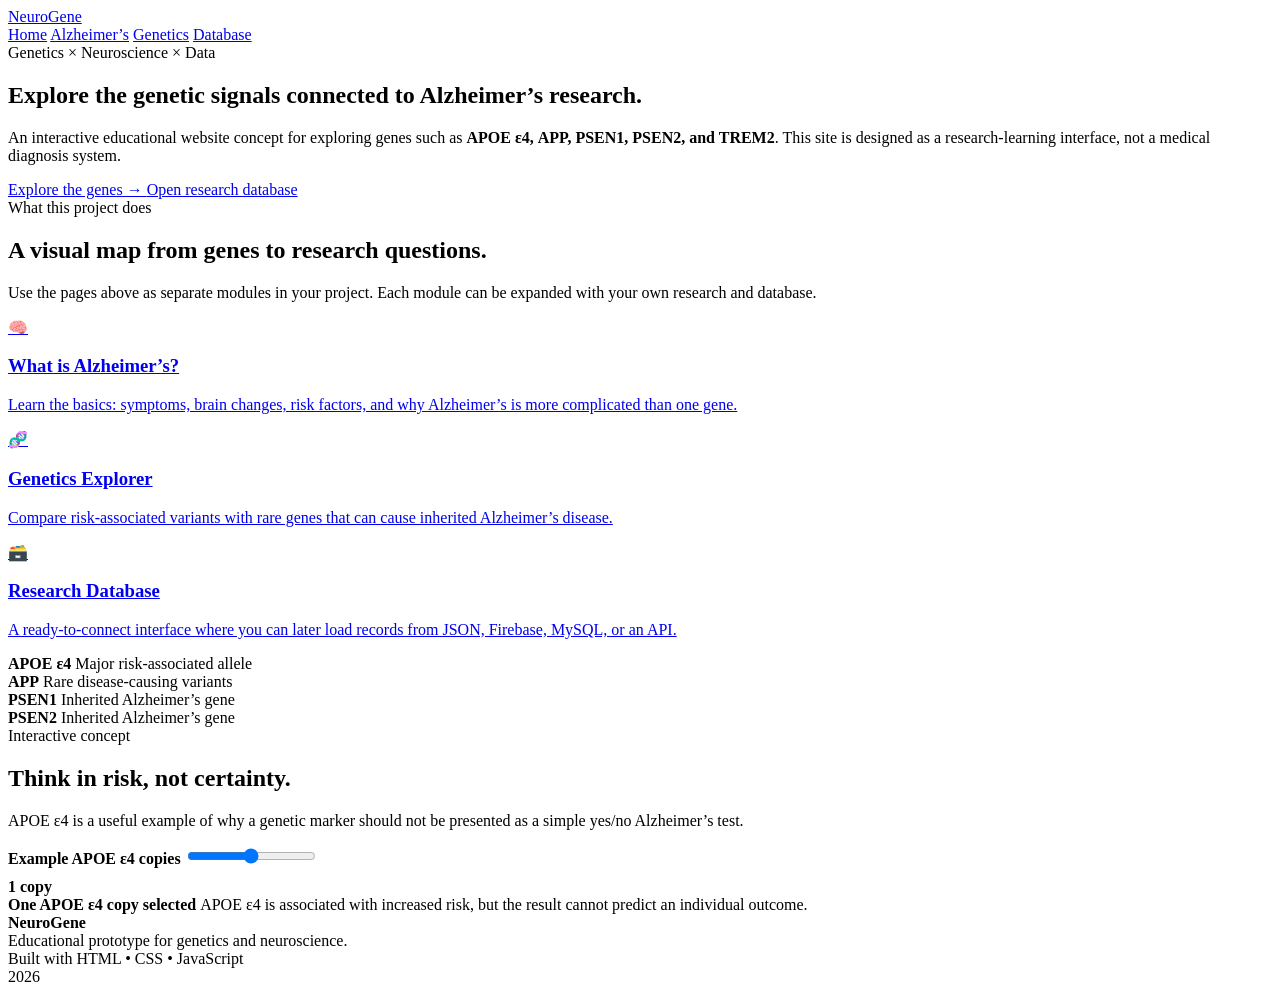
==== commit 78fd2224: "second update 8/13" ====
--- a/index.html
+++ b/index.html
@@ -1,545 +1,251 @@
-<!DOCTYPE html>
+<!doctype html>
 <html lang="en">
 <head>
-<meta charset="UTF-8">
-<meta name="viewport" content="width=device-width, initial-scale=1.0">
-<title>LOCUS — A colorful, in-depth guide to Alzheimer's and its genetics</title>
-<meta name="description" content="An educational guide to Alzheimer's disease: the biology, warning signs, stages, the genes researchers study most (APOE4, PSEN1, PSEN2, APP, TREM2), prevention research, diagnosis, and common myths.">
-<link rel="preconnect" href="https://fonts.googleapis.com">
-<link rel="preconnect" href="https://fonts.gstatic.com" crossorigin>
-<link href="https://fonts.googleapis.com/css2?family=Space+Grotesk:wght@500;600;700&family=IBM+Plex+Sans:wght@400;500;600&family=IBM+Plex+Mono:wght@400;500;600&display=swap" rel="stylesheet">
-<link rel="stylesheet" href="styles.css">
+  <meta charset="utf-8">
+  <meta name="viewport" content="width=device-width, initial-scale=1">
+  <meta name="description" content="Educational prototype exploring genetics and Alzheimer's disease research.">
+  <title>NeuroGene | Alzheimer's Genetics Explorer</title>
+  <link rel="stylesheet" href="styles.css">
 </head>
+
 <body>
 
-<nav class="nav" id="nav">
-  <div class="nav-inner">
-    <a href="#top" class="logo">
-      <svg viewBox="0 0 26 26" fill="none" xmlns="http://www.w3.org/2000/svg">
-        <rect x="4" y="2" width="4" height="22" rx="2" fill="#2DD4C4"/>
-        <rect x="18" y="2" width="4" height="22" rx="2" fill="#8B7CF6" opacity="0.55"/>
-        <circle cx="6" cy="9" r="3" fill="#0B1220" stroke="#2DD4C4" stroke-width="1.6"/>
-      </svg>
-      LOCUS
+<header class="navbar">
+  <div class="container nav-inner">
+    <a class="brand" href="index.html">
+      <span class="brand-mark"></span>
+      <span>NeuroGene</span>
     </a>
-    <button class="nav-toggle" id="navToggle" aria-label="Toggle menu" aria-expanded="false">
-      <span></span><span></span><span></span>
-    </button>
-    <div class="nav-links" id="navLinks">
-      <a href="#about" class="nav-link">About</a>
-      <a href="#stages" class="nav-link">Stages</a>
-      <a href="#markers" class="nav-link">Genetics</a>
-      <a href="#prevention" class="nav-link">Prevention</a>
-      <a href="#diagnosis" class="nav-link">Diagnosis</a>
-      <a href="#faq" class="nav-link">FAQ</a>
-      <a href="#signs" class="btn btn-primary nav-cta">Warning signs →</a>
-    </div>
-  </div>
-</nav>
-
-<header class="hero" id="top">
-  <div class="hero-grid">
-    <div class="hero-copy reveal">
-      <span class="eyebrow">locus /ˈloʊ·kəs/ — the fixed position of a gene on a chromosome</span>
-      <h1>Reading the <span class="hl-teal">genetic loci</span> tied to <span class="hl-violet">Alzheimer's</span>, before symptoms do.</h1>
-      <p class="hero-sub">A colorful, in-depth guide to Alzheimer's disease — the biology, the warning signs, the genes researchers study most (APOE4, PSEN1, PSEN2, APP, TREM2), and the lifestyle factors linked to lower risk.</p>
-      <div class="hero-actions">
-        <a href="#about" class="btn btn-primary">Explore the science</a>
-        <a href="#signs" class="btn btn-ghost">See warning signs →</a>
-      </div>
-      <div class="hero-stats">
+
+    <nav class="nav-links" aria-label="Main navigation">
+      <a href="index.html">Home</a>
+      <a href="about.html">Alzheimer’s</a>
+      <a href="genetics.html">Genetics</a>
+      <a href="database.html">Database</a>
+    </nav>
+  </div>
+</header>
+
+<main>
+
+<section class="hero">
+  <div class="container hero-grid">
+
+    <div>
+      <span class="badge">Genetics × Neuroscience × Data</span>
+
+      <h1>
+        Explore the
+        <span class="gradient-text">genetic signals</span>
+        connected to Alzheimer’s research.
+      </h1>
+
+      <p>
+        An interactive educational website concept for exploring genes such as
+        <strong>APOE ε4, APP, PSEN1, PSEN2, and TREM2</strong>.
+        This site is designed as a research-learning interface,
+        not a medical diagnosis system.
+      </p>
+
+      <div class="cta-row">
+        <a class="btn btn-primary" href="genetics.html">
+          Explore the genes →
+        </a>
+
+        <a class="btn btn-secondary" href="database.html">
+          Open research database
+        </a>
+      </div>
+    </div>
+
+    <div class="dna-card" aria-label="Animated DNA visual">
+
+      <div class="dna-glow"></div>
+
+      <div class="dna">
+        <div class="strand one"></div>
+        <div class="strand two"></div>
+
+        <i class="rung r1"></i>
+        <i class="rung r2"></i>
+        <i class="rung r3"></i>
+        <i class="rung r4"></i>
+        <i class="rung r5"></i>
+        <i class="rung r6"></i>
+      </div>
+
+      <span class="orb a"></span>
+      <span class="orb b"></span>
+      <span class="orb c"></span>
+      <span class="orb d"></span>
+
+    </div>
+
+  </div>
+</section>
+
+
+<section class="section reveal">
+  <div class="container">
+
+    <div class="section-head">
+      <div>
+        <div class="eyebrow">What this project does</div>
+        <h2>A visual map from genes to research questions.</h2>
+      </div>
+
+      <p>
+        Use the pages above as separate modules in your project.
+        Each module can be expanded with your own research and database.
+      </p>
+    </div>
+
+
+    <div class="grid grid-3">
+
+      <a class="card" href="about.html">
+        <div class="card-icon">🧠</div>
+        <h3>What is Alzheimer’s?</h3>
+        <p>
+          Learn the basics: symptoms, brain changes, risk factors,
+          and why Alzheimer’s is more complicated than one gene.
+        </p>
+      </a>
+
+
+      <a class="card" href="genetics.html">
+        <div class="card-icon">🧬</div>
+        <h3>Genetics Explorer</h3>
+        <p>
+          Compare risk-associated variants with rare genes
+          that can cause inherited Alzheimer’s disease.
+        </p>
+      </a>
+
+
+      <a class="card" href="database.html">
+        <div class="card-icon">🗃️</div>
+        <h3>Research Database</h3>
+        <p>
+          A ready-to-connect interface where you can later load
+          records from JSON, Firebase, MySQL, or an API.
+        </p>
+      </a>
+
+    </div>
+
+
+    <div class="stat-strip">
+
+      <div class="stat">
+        <strong>APOE ε4</strong>
+        <span>Major risk-associated allele</span>
+      </div>
+
+      <div class="stat">
+        <strong>APP</strong>
+        <span>Rare disease-causing variants</span>
+      </div>
+
+      <div class="stat">
+        <strong>PSEN1</strong>
+        <span>Inherited Alzheimer’s gene</span>
+      </div>
+
+      <div class="stat">
+        <strong>PSEN2</strong>
+        <span>Inherited Alzheimer’s gene</span>
+      </div>
+
+    </div>
+
+  </div>
+</section>
+
+
+<section class="section reveal">
+  <div class="container">
+
+    <div class="interactive">
+
+      <div class="section-head">
         <div>
-          <div class="stat-num" data-count="7.4" data-suffix="M">0</div>
-          <div class="stat-label">Americans age 65+ living with Alzheimer's, 2026</div>
+          <div class="eyebrow">Interactive concept</div>
+          <h2>Think in risk, not certainty.</h2>
         </div>
+
+        <p>
+          APOE ε4 is a useful example of why a genetic marker
+          should not be presented as a simple yes/no Alzheimer’s test.
+        </p>
+      </div>
+
+
+      <div class="risk-layout">
+
         <div>
-          <div class="stat-num" data-count="11" data-suffix="%">0</div>
-          <div class="stat-label">of people 65+ affected — about 1 in 9</div>
-        </div>
-        <div>
-          <div class="stat-num" data-count="3" data-suffix="×">0</div>
-          <div class="stat-label">higher odds with one APOE ε4 copy, roughly</div>
-        </div>
-      </div>
-    </div>
-
-    <div class="hero-visual reveal">
-      <div class="browser-panel">
-        <div class="browser-bar">
-          <div class="browser-dots"><span></span><span></span><span></span></div>
-          <div class="browser-loc">chr19:44,905,754–44,909,393 · <b>APOE</b> locus</div>
-        </div>
-        <div class="track-wrap">
-          <canvas id="sequenceCanvas" aria-hidden="true"></canvas>
-          <div class="snp-callout">
-            <b>rs429358 / rs7412</b><br>the two SNPs whose combination defines the ε4 allele
+          <label for="copies">
+            <strong>Example APOE ε4 copies</strong>
+          </label>
+
+          <input
+            id="copies"
+            class="range"
+            type="range"
+            min="0"
+            max="2"
+            step="1"
+            value="1"
+          >
+
+          <div
+            style="margin-top:10px;color:var(--cyan);font-weight:800"
+            id="copiesValue"
+          >
+            1 copy
           </div>
         </div>
-        <div class="locus-legend">
-          <div class="locus-row">
-            <span class="locus-dot" style="background:#8B7CF6"></span>
-            <span class="locus-gene">APOE4</span>
-            <span class="locus-loc">chr19q13.32</span>
-            <span class="locus-tag tag-violet">late-onset · common</span>
+
+
+        <div>
+
+          <div class="risk-meter">
+            <div id="riskFill" class="risk-fill"></div>
           </div>
-          <div class="locus-row">
-            <span class="locus-dot" style="background:#F0A857"></span>
-            <span class="locus-gene">PSEN1</span>
-            <span class="locus-loc">chr14q24.2</span>
-            <span class="locus-tag tag-amber">early-onset · rare</span>
-          </div>
-          <div class="locus-row">
-            <span class="locus-dot" style="background:#5EC8F2"></span>
-            <span class="locus-gene">PSEN2</span>
-            <span class="locus-loc">chr1q42.13</span>
-            <span class="locus-tag tag-sky">early-onset · rare</span>
-          </div>
-          <div class="locus-row">
-            <span class="locus-dot" style="background:#EF6F8E"></span>
-            <span class="locus-gene">APP</span>
-            <span class="locus-loc">chr21q21.3</span>
-            <span class="locus-tag tag-rose">early-onset · rare</span>
-          </div>
-          <div class="locus-row">
-            <span class="locus-dot" style="background:#6EE7A8"></span>
-            <span class="locus-gene">TREM2</span>
-            <span class="locus-loc">chr6p21.1</span>
-            <span class="locus-tag tag-mint">late-onset · modifier</span>
-          </div>
+
+          <div id="riskMessage" class="risk-result"></div>
+
         </div>
-      </div>
-    </div>
-  </div>
-</header>
-
-<!-- ABOUT ============================================================= -->
-<div class="section-shell" style="--glow-color: rgba(45,212,196,0.35); --glow-x: 85%;">
-<section id="about" class="section about">
-  <div class="section-head reveal">
-    <span class="eyebrow">field notes</span>
-    <h2>What Alzheimer's actually is</h2>
-    <p>The biology in plain terms, before the genetics.</p>
-  </div>
-  <div class="about-grid">
-    <div class="about-copy reveal">
-      <p>Alzheimer's disease is a progressive brain condition and the most common underlying cause of dementia — though not the only one; vascular dementia, Lewy body dementia and others also exist. It develops gradually, often starting with the buildup of amyloid-beta protein into plaques between neurons, followed by twisted strands of tau protein forming tangles inside them. Over years, this disrupts communication between brain cells and eventually causes the cells to die.</p>
-      <p>The disease typically moves through a preclinical stage with no outward symptoms, then mild cognitive impairment marked by subtle memory or thinking changes, and finally dementia, where symptoms interfere with daily life. Early changes usually appear in regions tied to memory before spreading to areas that govern language, reasoning and movement.</p>
-      <p>Age is the strongest overall risk factor, but genetics play a substantial role too — particularly for the rarer, early-onset form of the disease, which can appear before age 65 and is more likely to run in families with a clear inherited pattern.</p>
-    </div>
-    <div class="stat-panel reveal">
-      <div class="stat-card" style="--stat-color: var(--teal);">
-        <div class="stat-num" data-count="7.4" data-suffix="M">0</div>
-        <div class="stat-label">Americans 65+ are living with Alzheimer's in 2026 — about 1 in 9 in that age group.</div>
-        <span class="stat-src">Alzheimer's Association, 2026 Facts and Figures</span>
-      </div>
-      <div class="stat-card" style="--stat-color: var(--violet);">
-        <div class="stat-num" data-count="13.8" data-suffix="M">0</div>
-        <div class="stat-label">projected Americans affected by 2060 absent medical breakthroughs.</div>
-        <span class="stat-src">Alzheimer's Association / NIH, 2026</span>
-      </div>
-      <div class="stat-card" style="--stat-color: var(--amber);">
-        <div class="stat-num" data-count="409" data-prefix="$" data-suffix="B">0</div>
-        <div class="stat-label">estimated 2026 U.S. health and long-term care costs tied to dementia.</div>
-        <span class="stat-src">Alzheimer's Association, 2026 Facts and Figures</span>
-      </div>
-    </div>
+
+      </div>
+
+    </div>
+
   </div>
 </section>
-</div>
-
-<!-- WARNING SIGNS ====================================================== -->
-<div class="section-shell" style="--glow-color: rgba(240,168,87,0.35); --glow-x: 12%;">
-<section id="signs" class="section signs">
-  <div class="section-head reveal">
-    <span class="eyebrow eyebrow--amber">know the difference</span>
-    <h2>Warning signs vs. typical aging</h2>
-    <p>Occasional forgetfulness is a normal part of getting older. These are the kinds of changes that are usually more significant — paired against what's typical, in general terms.</p>
-  </div>
-  <div class="compare-grid reveal">
-    <div class="compare-row">
-      <div class="compare-cell is-sign"><div class="compare-label sign">Possible sign</div><p>Memory loss that disrupts daily life — forgetting recently learned information or relying heavily on notes and family members for things once handled independently.</p></div>
-      <div class="compare-cell"><div class="compare-label typical">Typical aging</div><p>Occasionally forgetting a name or appointment, then recalling it later.</p></div>
-    </div>
-    <div class="compare-row">
-      <div class="compare-cell is-sign"><div class="compare-label sign">Possible sign</div><p>Difficulty planning or solving problems, such as trouble following a familiar recipe or keeping track of monthly bills.</p></div>
-      <div class="compare-cell"><div class="compare-label typical">Typical aging</div><p>Making an occasional error when balancing a checkbook or budget.</p></div>
-    </div>
-    <div class="compare-row">
-      <div class="compare-cell is-sign"><div class="compare-label sign">Possible sign</div><p>Losing track of dates, seasons, or where they are and how they got there.</p></div>
-      <div class="compare-cell"><div class="compare-label typical">Typical aging</div><p>Getting briefly confused about the day of the week, then remembering.</p></div>
-    </div>
-    <div class="compare-row">
-      <div class="compare-cell is-sign"><div class="compare-label sign">Possible sign</div><p>New problems finding the right word, or stopping mid-conversation with no idea how to continue.</p></div>
-      <div class="compare-cell"><div class="compare-label typical">Typical aging</div><p>Sometimes struggling to find the right word, but recovering quickly.</p></div>
-    </div>
-    <div class="compare-row">
-      <div class="compare-cell is-sign"><div class="compare-label sign">Possible sign</div><p>Misplacing items in unusual places and being unable to retrace steps to find them.</p></div>
-      <div class="compare-cell"><div class="compare-label typical">Typical aging</div><p>Misplacing things occasionally and retracing steps to find them.</p></div>
-    </div>
-    <div class="compare-row">
-      <div class="compare-cell is-sign"><div class="compare-label sign">Possible sign</div><p>Withdrawal from work, hobbies or social activities, or noticeable changes in mood and personality.</p></div>
-      <div class="compare-cell"><div class="compare-label typical">Typical aging</div><p>Sometimes feeling tired of social obligations or set in one's ways.</p></div>
-    </div>
-  </div>
-</section>
-</div>
-
-<!-- STAGES ============================================================= -->
-<div class="section-shell" style="--glow-color: rgba(239,111,142,0.3); --glow-x: 88%;">
-<section id="stages" class="section stages">
-  <div class="section-head reveal">
-    <span class="eyebrow eyebrow--rose">how it progresses</span>
-    <h2>The stages of Alzheimer's</h2>
-    <p>A real, ordered progression — though the pace varies a great deal between individuals, and not everyone with early stages goes on to develop later ones.</p>
-  </div>
-  <div class="timeline reveal">
-    <div class="timeline-item">
-      <div class="timeline-dot" style="--stage-color: var(--teal);">1</div>
-      <h3>Preclinical Alzheimer's <span class="stage-duration" style="--stage-color: var(--teal); --stage-dim: var(--teal-dim);">years, often decades, before symptoms</span></h3>
-      <p>Brain changes such as amyloid buildup can begin long before any noticeable symptoms appear. There's no outward sign at this stage — it's typically identified only through research imaging or biomarker studies.</p>
-    </div>
-    <div class="timeline-item">
-      <div class="timeline-dot" style="--stage-color: var(--sky);">2</div>
-      <h3>Mild cognitive impairment <span class="stage-duration" style="--stage-color: var(--sky); --stage-dim: var(--sky-dim);">highly variable, often a few years</span></h3>
-      <p>Subtle memory or thinking changes become noticeable to the person or their family, but daily independence generally stays intact. Not everyone with MCI goes on to develop Alzheimer's dementia.</p>
-    </div>
-    <div class="timeline-item">
-      <div class="timeline-dot" style="--stage-color: var(--amber);">3</div>
-      <h3>Mild dementia <span class="stage-duration" style="--stage-color: var(--amber); --stage-dim: var(--amber-dim);">roughly 2 years, on average</span></h3>
-      <p>Memory lapses grow more frequent and complex tasks — managing finances, planning an event — become harder, though the person is usually still largely independent.</p>
-    </div>
-    <div class="timeline-item">
-      <div class="timeline-dot" style="--stage-color: var(--rose);">4</div>
-      <h3>Moderate dementia <span class="stage-duration" style="--stage-color: var(--rose); --stage-dim: var(--rose-dim);">often the longest stage</span></h3>
-      <p>Confusion deepens, personality and behavior changes can emerge, and help is typically needed with daily activities like dressing, bathing or preparing meals.</p>
-    </div>
-    <div class="timeline-item">
-      <div class="timeline-dot" style="--stage-color: var(--violet);">5</div>
-      <h3>Severe dementia <span class="stage-duration" style="--stage-color: var(--violet); --stage-dim: var(--violet-dim);">typically 1–3 years</span></h3>
-      <p>The ability to communicate and control movement declines substantially, and around-the-clock care is generally required.</p>
-    </div>
-  </div>
-</section>
-</div>
-
-<!-- GENETICS =========================================================== -->
-<div class="section-shell" style="--glow-color: rgba(139,124,246,0.35); --glow-x: 10%;">
-<section id="markers" class="section markers">
-  <div class="section-head reveal">
-    <span class="eyebrow eyebrow--violet">known loci</span>
-    <h2>Genes tied to Alzheimer's risk</h2>
-    <p>Tap a card for a closer read. These are the genes most consistently linked to Alzheimer's in published research — not a checklist for self-diagnosis.</p>
-  </div>
-  <div class="gene-grid" id="geneGrid">
-
-    <article class="gene-card" tabindex="0" role="button" aria-expanded="false" style="--gene-color: var(--violet);">
-      <div class="gene-top">
-        <div>
-          <div class="gene-name">APOE4</div>
-          <div class="gene-chr">chr19q13.32 · APOE ε4 allele</div>
-        </div>
-        <span class="gene-tag tag-violet">strongest common factor</span>
-      </div>
-      <p class="gene-summary">The APOE gene comes in three common versions — ε2, ε3, ε4. Carrying one or two copies of ε4 is the strongest common genetic risk factor for the typical, late-onset form of Alzheimer's.</p>
-      <div class="gene-detail">
-        One ε4 copy: roughly 2–3× average risk.<br>
-        Two ε4 copies: roughly 8–12× average risk.<br>
-        Defined by SNPs rs429358 + rs7412.<br>
-        Not deterministic — many carriers never develop the disease, and many patients carry no ε4 at all.
-      </div>
-      <span class="gene-more">+ read more</span>
-    </article>
-
-    <article class="gene-card" tabindex="0" role="button" aria-expanded="false" style="--gene-color: var(--amber);">
-      <div class="gene-top">
-        <div>
-          <div class="gene-name">PSEN1</div>
-          <div class="gene-chr">chr14q24.2 · Presenilin 1</div>
-        </div>
-        <span class="gene-tag tag-amber">early-onset</span>
-      </div>
-      <p class="gene-summary">The most common known cause of early-onset familial Alzheimer's. Mutations alter how the gamma-secretase complex processes amyloid precursor protein.</p>
-      <div class="gene-detail">
-        Inheritance: autosomal dominant — one mutated copy is generally enough to cause disease.<br>
-        Typical onset: 30s–50s.<br>
-        Accounts for the largest share of known familial early-onset cases.
-      </div>
-      <span class="gene-more">+ read more</span>
-    </article>
-
-    <article class="gene-card" tabindex="0" role="button" aria-expanded="false" style="--gene-color: var(--sky);">
-      <div class="gene-top">
-        <div>
-          <div class="gene-name">PSEN2</div>
-          <div class="gene-chr">chr1q42.13 · Presenilin 2</div>
-        </div>
-        <span class="gene-tag tag-sky">early-onset</span>
-      </div>
-      <p class="gene-summary">A close relative of PSEN1 with a similar role in amyloid processing. Mutations are rarer and tend to show more variable age of onset.</p>
-      <div class="gene-detail">
-        Inheritance: autosomal dominant, incomplete penetrance in some families.<br>
-        Onset can range more widely than PSEN1, into the 50s–60s.<br>
-        Far fewer known families affected worldwide than PSEN1.
-      </div>
-      <span class="gene-more">+ read more</span>
-    </article>
-
-    <article class="gene-card" tabindex="0" role="button" aria-expanded="false" style="--gene-color: var(--rose);">
-      <div class="gene-top">
-        <div>
-          <div class="gene-name">APP</div>
-          <div class="gene-chr">chr21q21.3 · Amyloid Precursor Protein</div>
-        </div>
-        <span class="gene-tag tag-rose">early-onset</span>
-      </div>
-      <p class="gene-summary">Encodes the protein that amyloid-beta is cut from. Certain mutations increase production of the forms that clump into plaques.</p>
-      <div class="gene-detail">
-        Inheritance: autosomal dominant.<br>
-        Sits on chromosome 21 — people with Down syndrome (trisomy 21) carry an extra copy and face markedly higher, earlier risk.<br>
-        One of the first genes linked to familial Alzheimer's, identified in the late 1980s.
-      </div>
-      <span class="gene-more">+ read more</span>
-    </article>
-
-    <article class="gene-card" tabindex="0" role="button" aria-expanded="false" style="--gene-color: var(--mint);">
-      <div class="gene-top">
-        <div>
-          <div class="gene-name">TREM2</div>
-          <div class="gene-chr">chr6p21.1 · Myeloid receptor</div>
-        </div>
-        <span class="gene-tag tag-mint">risk modifier</span>
-      </div>
-      <p class="gene-summary">Involved in how microglia — the brain's immune cells — clear debris and respond to amyloid. Rare variants shift risk without directly causing disease.</p>
-      <div class="gene-detail">
-        Variant of interest: R47H (rs75932628).<br>
-        Associated with roughly 2–3× increased late-onset risk, similar in scale to a single APOE ε4 copy.<br>
-        Studied as a target for immune-based therapies.
-      </div>
-      <span class="gene-more">+ read more</span>
-    </article>
-
-  </div>
-</section>
-</div>
-
-<!-- PREVENTION ========================================================= -->
-<div class="section-shell" style="--glow-color: rgba(110,231,168,0.35); --glow-x: 90%;">
-<section id="prevention" class="section prevention">
-  <div class="section-head reveal">
-    <span class="eyebrow eyebrow--mint">modifiable factors</span>
-    <h2>What research links to lower risk</h2>
-    <p>These factors are associated with lower dementia risk across large population studies. None of them guarantee prevention — especially for the rare, inherited early-onset forms driven by genes like PSEN1 — but they're the levers researchers keep coming back to.</p>
-  </div>
-  <div class="icon-grid reveal">
-    <div class="icon-card" style="--factor-color: var(--rose); --factor-dim: var(--rose-dim);">
-      <div class="icon-badge"><svg viewBox="0 0 24 24"><path d="M12 20.5c-4-2.5-8-6-8-10.5a4.5 4.5 0 0 1 8-2.8 4.5 4.5 0 0 1 8 2.8c0 4.5-4 8-8 10.5z"/></svg></div>
-      <h3>Cardiovascular health</h3>
-      <p>Managing blood pressure, cholesterol and diabetes supports blood flow to the brain.</p>
-    </div>
-    <div class="icon-card" style="--factor-color: var(--teal); --factor-dim: var(--teal-dim);">
-      <div class="icon-badge"><svg viewBox="0 0 24 24"><polyline points="2,13 7,13 9,6 13,19 16,10 22,10"/></svg></div>
-      <h3>Physical activity</h3>
-      <p>Regular movement is one of the most consistently studied protective habits.</p>
-    </div>
-    <div class="icon-card" style="--factor-color: var(--mint); --factor-dim: var(--mint-dim);">
-      <div class="icon-badge"><svg viewBox="0 0 24 24"><path d="M4 20c0-9 6-15 15-15-1 9-7 15-15 15z"/><path d="M4 20c3-3 6-6 12-11"/></svg></div>
-      <h3>Balanced diet</h3>
-      <p>Diets rich in vegetables, fish and whole grains are linked to slower cognitive decline.</p>
-    </div>
-    <div class="icon-card" style="--factor-color: var(--violet); --factor-dim: var(--violet-dim);">
-      <div class="icon-badge"><svg viewBox="0 0 24 24"><path d="M20 14.2A8.5 8.5 0 1 1 9.8 4a7 7 0 0 0 10.2 10.2z"/></svg></div>
-      <h3>Quality sleep</h3>
-      <p>Deep sleep helps the brain clear waste proteins, including amyloid-beta.</p>
-    </div>
-    <div class="icon-card" style="--factor-color: var(--amber); --factor-dim: var(--amber-dim);">
-      <div class="icon-badge"><svg viewBox="0 0 24 24"><circle cx="7" cy="12" r="3"/><circle cx="17" cy="12" r="3"/><line x1="10" y1="12" x2="14" y2="12"/></svg></div>
-      <h3>Social connection</h3>
-      <p>Regular social engagement is associated with better long-term cognitive outcomes.</p>
-    </div>
-    <div class="icon-card" style="--factor-color: var(--sky); --factor-dim: var(--sky-dim);">
-      <div class="icon-badge"><svg viewBox="0 0 24 24"><path d="M9 18h6M10 21h4M12 3a6 6 0 0 0-3.5 10.9c.5.4.8 1 .8 1.6v.5h5.4v-.5c0-.6.3-1.2.8-1.6A6 6 0 0 0 12 3z"/></svg></div>
-      <h3>Mental engagement</h3>
-      <p>Learning, reading and other stimulating activities may help build cognitive reserve.</p>
-    </div>
-    <div class="icon-card" style="--factor-color: var(--rose); --factor-dim: var(--rose-dim);">
-      <div class="icon-badge"><svg viewBox="0 0 24 24"><line x1="6" y1="9" x2="6" y2="15"/><line x1="12" y1="5" x2="12" y2="19"/><line x1="18" y1="9" x2="18" y2="15"/></svg></div>
-      <h3>Hearing health</h3>
-      <p>Untreated hearing loss is one of the largest known modifiable risk factors identified so far.</p>
-    </div>
-    <div class="icon-card" style="--factor-color: var(--teal); --factor-dim: var(--teal-dim);">
-      <div class="icon-badge"><svg viewBox="0 0 24 24"><circle cx="12" cy="12" r="9"/><line x1="5.5" y1="5.5" x2="18.5" y2="18.5"/></svg></div>
-      <h3>Limit alcohol &amp; avoid smoking</h3>
-      <p>Both are consistently linked to higher dementia risk in long-term studies.</p>
-    </div>
-  </div>
-</section>
-</div>
-
-<!-- DIAGNOSIS =========================================================== -->
-<div class="section-shell" style="--glow-color: rgba(94,200,242,0.35); --glow-x: 12%;">
-<section id="diagnosis" class="section diagnosis">
-  <div class="section-head reveal">
-    <span class="eyebrow eyebrow--sky">clinical process</span>
-    <h2>How Alzheimer's is actually diagnosed</h2>
-    <p>The real pipeline behind a legitimate diagnosis — in order, because the order is the point. No single step stands alone.</p>
-  </div>
-  <ol class="pipeline-steps reveal">
-    <li class="pipeline-step">
-      <div class="step-num">01</div>
-      <h3>Clinical &amp; cognitive evaluation</h3>
-      <p>A doctor reviews medical history, runs cognitive tests covering memory and language, and talks with family about changes they've noticed.</p>
-    </li>
-    <li class="pipeline-step">
-      <div class="step-num">02</div>
-      <h3>Brain imaging</h3>
-      <p>MRI or CT scans help rule out other causes like strokes or tumors; PET scans can sometimes visualize amyloid or tau buildup directly.</p>
-    </li>
-    <li class="pipeline-step">
-      <div class="step-num">03</div>
-      <h3>Biomarker testing</h3>
-      <p>Cerebrospinal fluid analysis, and increasingly blood-based tests, can measure amyloid and tau protein levels to support a diagnosis.</p>
-    </li>
-    <li class="pipeline-step">
-      <div class="step-num">04</div>
-      <h3>Genetic counseling</h3>
-      <p>When early-onset or strong family history is present, counseling and testing for genes like PSEN1, PSEN2 or APP may be offered — always alongside professional interpretation.</p>
-    </li>
-  </ol>
-</section>
-</div>
-
-<!-- RISK EXPLORER ======================================================= -->
-<div class="section-shell" style="--glow-color: rgba(239,111,142,0.3); --glow-x: 85%;">
-<section id="risk" class="section risk-demo">
-  <div class="section-head reveal">
-    <span class="eyebrow eyebrow--rose">illustrative only — not a diagnostic tool</span>
-    <h2>Risk pattern explorer</h2>
-    <p>Select a genotype pattern to see how researchers generally categorize relative risk in population studies. This does not assess any real person and cannot diagnose Alzheimer's.</p>
-  </div>
-  <div class="risk-panel reveal">
-    <div class="risk-controls">
-      <div class="field">
-        <label for="genotype">APOE genotype</label>
-        <select id="genotype">
-          <option value="e2e2">ε2 / ε2</option>
-          <option value="e2e3">ε2 / ε3</option>
-          <option value="e3e3" selected>ε3 / ε3 (most common)</option>
-          <option value="e2e4">ε2 / ε4</option>
-          <option value="e3e4">ε3 / ε4</option>
-          <option value="e4e4">ε4 / ε4</option>
-        </select>
-      </div>
-      <div class="field">
-        <label>Additional factors</label>
-        <div style="display:flex; flex-direction:column; gap:12px; margin-top:4px;">
-          <label class="checkline"><input type="checkbox" id="familyHistory"> Family history of early-onset Alzheimer's</label>
-          <label class="checkline"><input type="checkbox" id="ageOver65" checked> Age 65 or older</label>
-        </div>
-      </div>
-    </div>
-    <div class="risk-output">
-      <span class="risk-badge" id="riskBadge">Average population risk</span>
-      <p class="risk-desc" id="riskDesc">The most common APOE genotype. Population studies use this as the baseline against which other genotypes are compared.</p>
-      <div class="risk-meter"><div class="risk-meter-fill" id="riskMeter" style="width:35%; background:var(--teal);"></div></div>
-      <p class="risk-note">This illustrates general patterns reported across population studies, not a personal risk score. Genetic risk is probabilistic, not deterministic — many APOE ε4 carriers never develop Alzheimer's, and many people without it do. Speak with a genetic counselor or physician for anything related to real testing.</p>
-    </div>
-  </div>
-</section>
-</div>
-
-<!-- FAQ ================================================================= -->
-<div class="section-shell" style="--glow-color: rgba(139,124,246,0.3); --glow-x: 10%;">
-<section id="faq" class="section faq">
-  <div class="section-head reveal">
-    <span class="eyebrow eyebrow--violet">myths &amp; facts</span>
-    <h2>Common questions, answered</h2>
-    <p>Straightforward answers to the questions that come up most.</p>
-  </div>
-  <div class="faq-list reveal" id="faqList">
-    <div class="faq-item">
-      <button class="faq-question" aria-expanded="false">Is Alzheimer's just a normal part of aging?<span class="faq-plus"></span></button>
-      <div class="faq-answer"><div class="faq-answer-inner">No. Age is the strongest risk factor, but Alzheimer's is a disease process, not an inevitable part of growing older. Many people live into their 90s and beyond without developing it.</div></div>
-    </div>
-    <div class="faq-item">
-      <button class="faq-question" aria-expanded="false">Does everyone with the APOE4 gene get Alzheimer's?<span class="faq-plus"></span></button>
-      <div class="faq-answer"><div class="faq-answer-inner">No. APOE ε4 raises risk, sometimes substantially, but it isn't deterministic — many carriers never develop the disease, and many people diagnosed with it carry no ε4 allele at all.</div></div>
-    </div>
-    <div class="faq-item">
-      <button class="faq-question" aria-expanded="false">Can younger people get Alzheimer's?<span class="faq-plus"></span></button>
-      <div class="faq-answer"><div class="faq-answer-inner">Yes. Early-onset Alzheimer's can appear before age 65, and is more often linked to rare inherited mutations in genes like PSEN1, PSEN2 or APP.</div></div>
-    </div>
-    <div class="faq-item">
-      <button class="faq-question" aria-expanded="false">Is there a cure?</button>
-      <div class="faq-answer"><div class="faq-answer-inner">Not yet. Some approved treatments can modestly slow progression or ease symptoms for certain patients, and research into disease-modifying therapies is active and ongoing.</div></div>
-    </div>
-    <div class="faq-item">
-      <button class="faq-question" aria-expanded="false">If a parent had Alzheimer's, will I definitely get it too?<span class="faq-plus"></span></button>
-      <div class="faq-answer"><div class="faq-answer-inner">Not necessarily. Most cases aren't caused by a single inherited gene — risk comes from a combination of many genetic and lifestyle factors together, not a guaranteed inheritance pattern.</div></div>
-    </div>
-    <div class="faq-item">
-      <button class="faq-question" aria-expanded="false">Can genetic testing diagnose Alzheimer's?<span class="faq-plus"></span></button>
-      <div class="faq-answer"><div class="faq-answer-inner">No. Genetic testing can show risk factors, not deliver a diagnosis. An actual diagnosis requires clinical evaluation, cognitive testing, and often imaging or biomarker tests.</div></div>
-    </div>
-  </div>
-</section>
-</div>
-
-<!-- RESOURCES =========================================================== -->
-<div class="section-shell" style="--glow-color: rgba(45,212,196,0.3); --glow-x: 88%;">
-<section id="resources" class="section resources">
-  <div class="section-head reveal">
-    <span class="eyebrow">go deeper</span>
-    <h2>Trusted places to learn more</h2>
-    <p>If you or someone you love is concerned about Alzheimer's, these organizations offer real support, current research, and pathways to genetic counseling.</p>
-  </div>
-  <div class="resource-grid reveal">
-    <a class="resource-card" href="https://www.alz.org" target="_blank" rel="noopener">
-      <span class="r-org">Nonprofit · 24/7 helpline</span>
-      <h3>Alzheimer's Association</h3>
-      <p>Support groups, caregiver resources, and the annual Facts and Figures report.</p>
-      <span class="r-link">alz.org →</span>
-    </a>
-    <a class="resource-card" href="https://www.nia.nih.gov/health/alzheimers-and-dementia" target="_blank" rel="noopener">
-      <span class="r-org">NIH · federal research</span>
-      <h3>National Institute on Aging</h3>
-      <p>The federal government's lead research hub on Alzheimer's and related dementias.</p>
-      <span class="r-link">nia.nih.gov →</span>
-    </a>
-    <a class="resource-card" href="https://findageneticcounselor.nsgc.org/" target="_blank" rel="noopener">
-      <span class="r-org">Directory · genetic counseling</span>
-      <h3>Find a Genetic Counselor</h3>
-      <p>A directory from the National Society of Genetic Counselors to find a certified counselor near you.</p>
-      <span class="r-link">findageneticcounselor.nsgc.org →</span>
-    </a>
-  </div>
-</section>
-</div>
+
+</main>
+
 
 <footer class="footer">
-  <div class="footer-inner">
-    <div style="display:flex; flex-direction:column; gap:14px; max-width:560px;">
-      <div class="footer-brand">
-        <svg viewBox="0 0 26 26" fill="none" xmlns="http://www.w3.org/2000/svg">
-          <rect x="4" y="2" width="4" height="22" rx="2" fill="#2DD4C4"/>
-          <rect x="18" y="2" width="4" height="22" rx="2" fill="#8B7CF6" opacity="0.55"/>
-          <circle cx="6" cy="9" r="3" fill="#0B1220" stroke="#2DD4C4" stroke-width="1.6"/>
-        </svg>
-        LOCUS
-      </div>
-      <p class="footer-disclaimer">LOCUS is an educational reference, not a medical device or diagnostic service. Nothing on this site should be used to diagnose, treat, or assess any individual's risk of Alzheimer's disease. If you have questions about genetic testing or your own risk, talk to a physician or a certified genetic counselor.</p>
-    </div>
-    <div class="footer-links">
-      <a href="#about">About</a>
-      <a href="#signs">Warning signs</a>
-      <a href="#stages">Stages</a>
-      <a href="#markers">Genetics</a>
-      <a href="#prevention">Prevention</a>
-      <a href="#diagnosis">Diagnosis</a>
-      <a href="#faq">FAQ</a>
-    </div>
-  </div>
+
+  <div class="container footer-grid">
+
+    <div>
+      <strong>NeuroGene</strong><br>
+      Educational prototype for genetics and neuroscience.
+    </div>
+
+    <div>
+      Built with HTML • CSS • JavaScript<br>
+      <span id="year"></span>
+    </div>
+
+  </div>
+
 </footer>
 
 <script src="script.js"></script>
+
 </body>
-</html>
+</html>
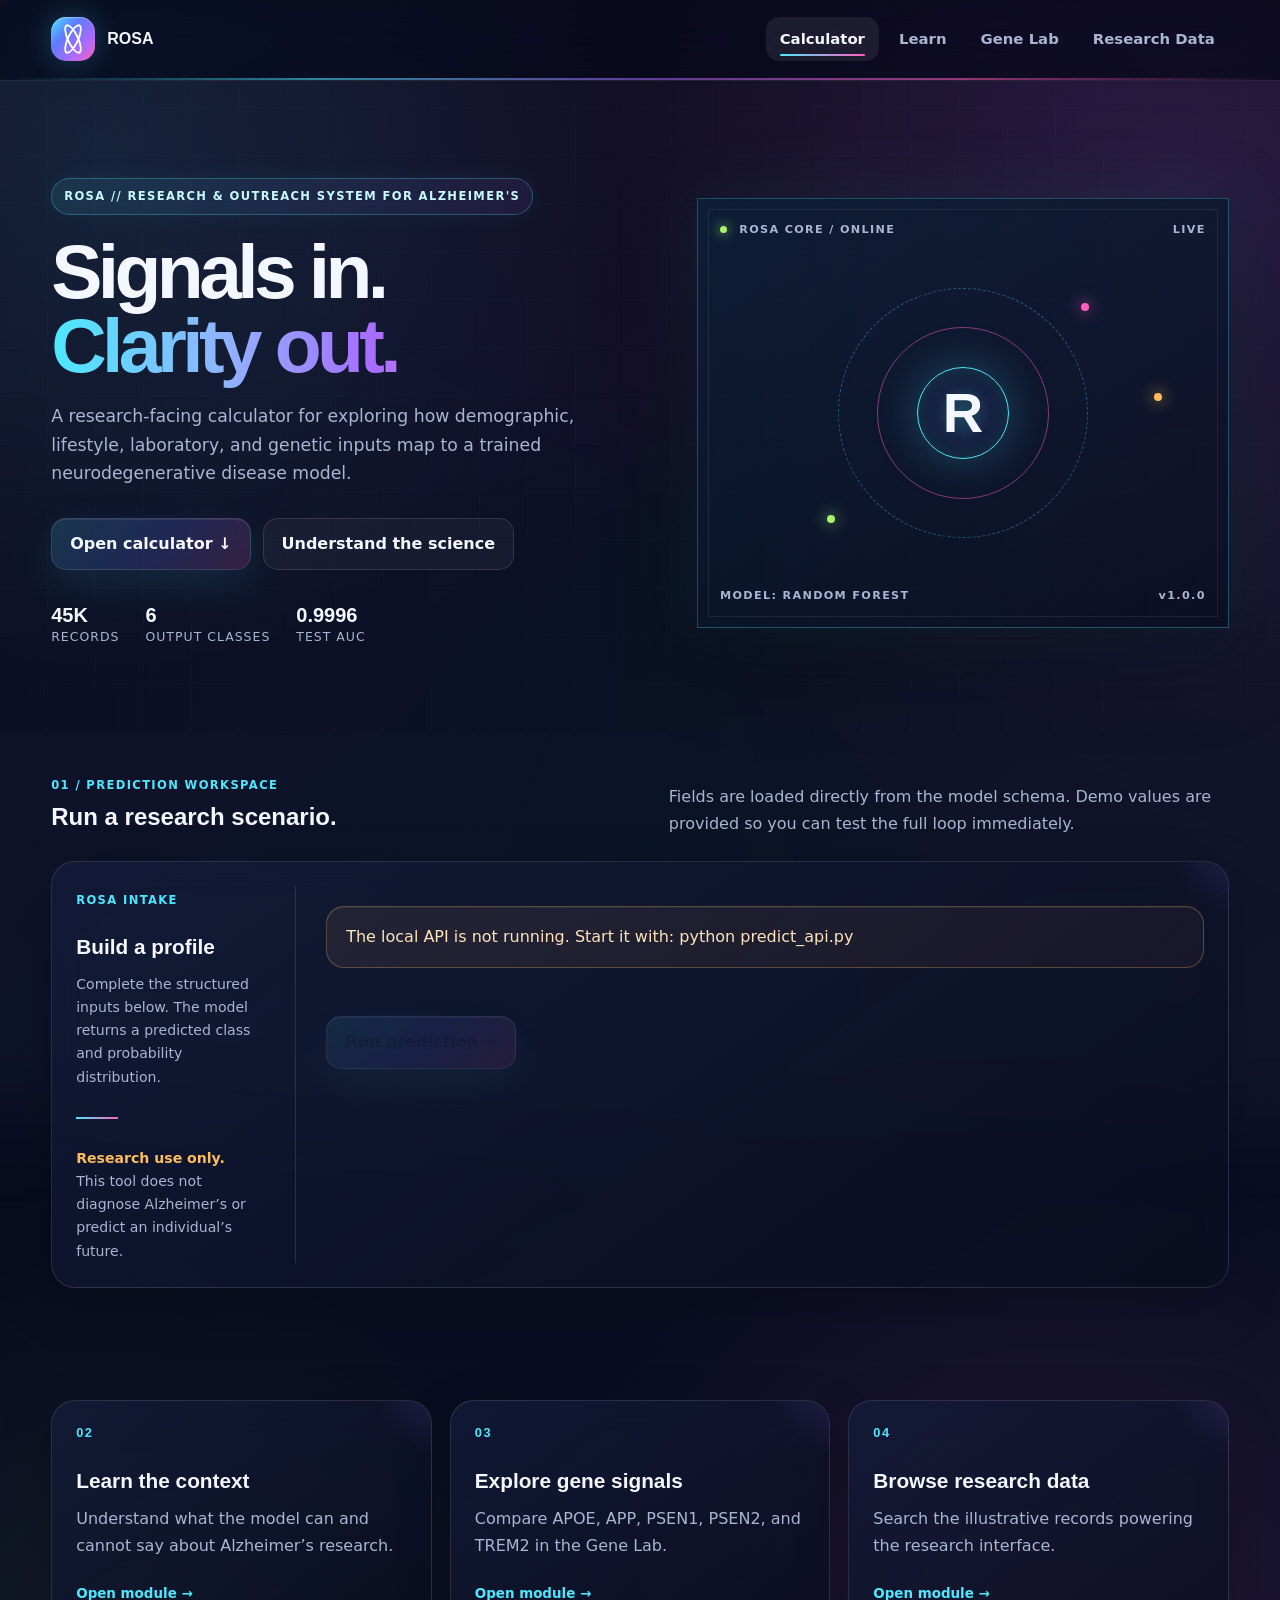
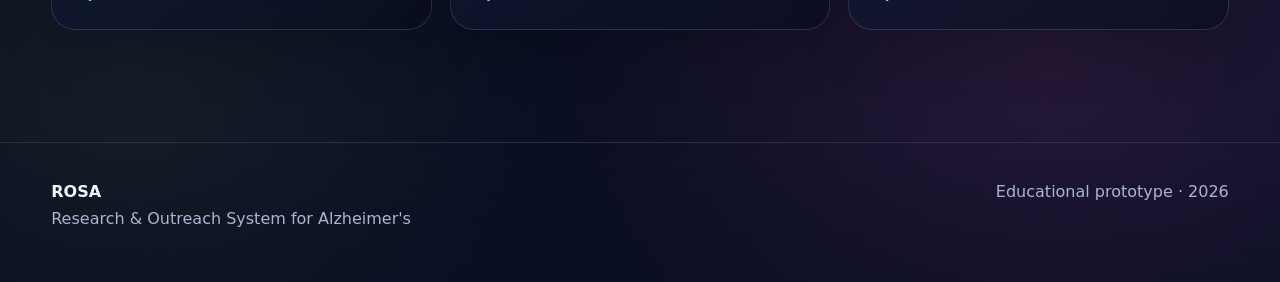
==== commit c126f98b: "Commit 1" ====
--- a/index.html
+++ b/index.html
@@ -3,249 +3,60 @@
 <head>
   <meta charset="utf-8">
   <meta name="viewport" content="width=device-width, initial-scale=1">
-  <meta name="description" content="Educational prototype exploring genetics and Alzheimer's disease research.">
-  <title>NeuroGene | Alzheimer's Genetics Explorer</title>
-  <link rel="stylesheet" href="styles.css">
+  <meta name="description" content="ROSA Alzheimer's research prediction calculator and learning system.">
+  <title>ROSA | Alzheimer's Prediction Calculator</title>
+  <link rel="stylesheet" href="style.css">
 </head>
-
 <body>
-
 <header class="navbar">
   <div class="container nav-inner">
-    <a class="brand" href="index.html">
-      <span class="brand-mark"></span>
-      <span>NeuroGene</span>
-    </a>
-
+    <a class="brand" href="index.html" aria-label="ROSA home"><span class="brand-mark"></span><span>ROSA</span></a>
     <nav class="nav-links" aria-label="Main navigation">
-      <a href="index.html">Home</a>
-      <a href="about.html">Alzheimer’s</a>
-      <a href="genetics.html">Genetics</a>
-      <a href="database.html">Database</a>
+      <a href="index.html">Calculator</a>
+      <a href="about.html">Learn</a>
+      <a href="genetics.html">Gene Lab</a>
+      <a href="database.html">Research Data</a>
     </nav>
   </div>
 </header>
-
 <main>
-
-<section class="hero">
-  <div class="container hero-grid">
-
-    <div>
-      <span class="badge">Genetics × Neuroscience × Data</span>
-
-      <h1>
-        Explore the
-        <span class="gradient-text">genetic signals</span>
-        connected to Alzheimer’s research.
-      </h1>
-
-      <p>
-        An interactive educational website concept for exploring genes such as
-        <strong>APOE ε4, APP, PSEN1, PSEN2, and TREM2</strong>.
-        This site is designed as a research-learning interface,
-        not a medical diagnosis system.
-      </p>
-
-      <div class="cta-row">
-        <a class="btn btn-primary" href="genetics.html">
-          Explore the genes →
-        </a>
-
-        <a class="btn btn-secondary" href="database.html">
-          Open research database
-        </a>
+  <section class="hero rosa-hero">
+    <div class="container hero-grid">
+      <div>
+        <span class="badge">ROSA // Research &amp; Outreach System for Alzheimer's</span>
+        <h1>Signals in.<br><span class="gradient-text">Clarity out.</span></h1>
+        <p>A research-facing calculator for exploring how demographic, lifestyle, laboratory, and genetic inputs map to a trained neurodegenerative disease model.</p>
+        <div class="cta-row">
+          <a class="btn btn-primary" href="#model-predictor">Open calculator ↓</a>
+          <a class="btn btn-secondary" href="about.html">Understand the science</a>
+        </div>
+        <div class="hero-readout"><span><strong>45K</strong> records</span><span><strong>6</strong> output classes</span><span><strong>0.9996</strong> test AUC</span></div>
+      </div>
+      <div class="hero-console" aria-label="ROSA system status">
+        <div class="console-top"><span><span class="status-dot"></span> ROSA CORE / ONLINE</span><span>LIVE</span></div>
+        <div class="console-graphic"><div class="console-ring ring-one"></div><div class="console-ring ring-two"></div><div class="console-core">R</div><span class="signal signal-one"></span><span class="signal signal-two"></span><span class="signal signal-three"></span></div>
+        <div class="console-footer"><span>MODEL: RANDOM FOREST</span><span>v1.0.0</span></div>
       </div>
     </div>
+  </section>
 
-    <div class="dna-card" aria-label="Animated DNA visual">
+  <section class="section" id="model-predictor">
+    <div class="container">
+      <div class="section-head"><div><div class="eyebrow">01 / Prediction workspace</div><h2>Run a research scenario.</h2></div><p>Fields are loaded directly from the model schema. Demo values are provided so you can test the full loop immediately.</p></div>
+      <div class="card predictor-shell">
+        <div class="predictor-aside"><div class="eyebrow">ROSA intake</div><h3>Build a profile</h3><p>Complete the structured inputs below. The model returns a predicted class and probability distribution.</p><div class="aside-rule"></div><p class="micro-copy"><strong>Research use only.</strong><br>This tool does not diagnose Alzheimer’s or predict an individual’s future.</p></div>
+        <div class="predictor-main"><div id="modelStatus" class="notice" role="status" aria-live="polite">Connect the API to load the model fields.</div><form id="predictionForm" class="prediction-form"><div id="predictionFields" class="prediction-fields"></div><button class="btn btn-primary" type="submit" id="predictButton" disabled>Run prediction →</button></form><div id="predictionResult" class="risk-result" hidden></div></div>
+      </div>
+    </div>
+  </section>
 
-      <div class="dna-glow"></div>
-
-      <div class="dna">
-        <div class="strand one"></div>
-        <div class="strand two"></div>
-
-        <i class="rung r1"></i>
-        <i class="rung r2"></i>
-        <i class="rung r3"></i>
-        <i class="rung r4"></i>
-        <i class="rung r5"></i>
-        <i class="rung r6"></i>
-      </div>
-
-      <span class="orb a"></span>
-      <span class="orb b"></span>
-      <span class="orb c"></span>
-      <span class="orb d"></span>
-
-    </div>
-
-  </div>
-</section>
-
-
-<section class="section reveal">
-  <div class="container">
-
-    <div class="section-head">
-      <div>
-        <div class="eyebrow">What this project does</div>
-        <h2>A visual map from genes to research questions.</h2>
-      </div>
-
-      <p>
-        Use the pages above as separate modules in your project.
-        Each module can be expanded with your own research and database.
-      </p>
-    </div>
-
-
-    <div class="grid grid-3">
-
-      <a class="card" href="about.html">
-        <div class="card-icon">🧠</div>
-        <h3>What is Alzheimer’s?</h3>
-        <p>
-          Learn the basics: symptoms, brain changes, risk factors,
-          and why Alzheimer’s is more complicated than one gene.
-        </p>
-      </a>
-
-
-      <a class="card" href="genetics.html">
-        <div class="card-icon">🧬</div>
-        <h3>Genetics Explorer</h3>
-        <p>
-          Compare risk-associated variants with rare genes
-          that can cause inherited Alzheimer’s disease.
-        </p>
-      </a>
-
-
-      <a class="card" href="database.html">
-        <div class="card-icon">🗃️</div>
-        <h3>Research Database</h3>
-        <p>
-          A ready-to-connect interface where you can later load
-          records from JSON, Firebase, MySQL, or an API.
-        </p>
-      </a>
-
-    </div>
-
-
-    <div class="stat-strip">
-
-      <div class="stat">
-        <strong>APOE ε4</strong>
-        <span>Major risk-associated allele</span>
-      </div>
-
-      <div class="stat">
-        <strong>APP</strong>
-        <span>Rare disease-causing variants</span>
-      </div>
-
-      <div class="stat">
-        <strong>PSEN1</strong>
-        <span>Inherited Alzheimer’s gene</span>
-      </div>
-
-      <div class="stat">
-        <strong>PSEN2</strong>
-        <span>Inherited Alzheimer’s gene</span>
-      </div>
-
-    </div>
-
-  </div>
-</section>
-
-
-<section class="section reveal">
-  <div class="container">
-
-    <div class="interactive">
-
-      <div class="section-head">
-        <div>
-          <div class="eyebrow">Interactive concept</div>
-          <h2>Think in risk, not certainty.</h2>
-        </div>
-
-        <p>
-          APOE ε4 is a useful example of why a genetic marker
-          should not be presented as a simple yes/no Alzheimer’s test.
-        </p>
-      </div>
-
-
-      <div class="risk-layout">
-
-        <div>
-          <label for="copies">
-            <strong>Example APOE ε4 copies</strong>
-          </label>
-
-          <input
-            id="copies"
-            class="range"
-            type="range"
-            min="0"
-            max="2"
-            step="1"
-            value="1"
-          >
-
-          <div
-            style="margin-top:10px;color:var(--cyan);font-weight:800"
-            id="copiesValue"
-          >
-            1 copy
-          </div>
-        </div>
-
-
-        <div>
-
-          <div class="risk-meter">
-            <div id="riskFill" class="risk-fill"></div>
-          </div>
-
-          <div id="riskMessage" class="risk-result"></div>
-
-        </div>
-
-      </div>
-
-    </div>
-
-  </div>
-</section>
-
+  <section class="section reveal"><div class="container"><div class="grid grid-3">
+    <a class="card module-card" href="about.html"><span class="module-index">02</span><h3>Learn the context</h3><p>Understand what the model can and cannot say about Alzheimer’s research.</p><span class="module-link">Open module →</span></a>
+    <a class="card module-card" href="genetics.html"><span class="module-index">03</span><h3>Explore gene signals</h3><p>Compare APOE, APP, PSEN1, PSEN2, and TREM2 in the Gene Lab.</p><span class="module-link">Open module →</span></a>
+    <a class="card module-card" href="database.html"><span class="module-index">04</span><h3>Browse research data</h3><p>Search the illustrative records powering the research interface.</p><span class="module-link">Open module →</span></a>
+  </div></div></section>
 </main>
-
-
-<footer class="footer">
-
-  <div class="container footer-grid">
-
-    <div>
-      <strong>NeuroGene</strong><br>
-      Educational prototype for genetics and neuroscience.
-    </div>
-
-    <div>
-      Built with HTML • CSS • JavaScript<br>
-      <span id="year"></span>
-    </div>
-
-  </div>
-
-</footer>
-
+<footer class="footer"><div class="container footer-grid"><div><strong>ROSA</strong><br>Research &amp; Outreach System for Alzheimer's</div><div>Educational prototype · <span id="year"></span></div></div></footer>
 <script src="script.js"></script>
-
 </body>
-</html>+</html>
--- a/style.css
+++ b/style.css
@@ -0,0 +1,1926 @@
+@import url('https://fonts.googleapis.com/css2?family=Inter:wght@400;500;600;700;800&family=Space+Grotesk:wght@500;600;700&display=swap');
+
+:root{
+  --bg:#050816;
+  --bg2:#0b1028;
+
+  --panel:rgba(13,20,42,.72);
+  --panel-solid:#10162f;
+
+  --text:#f5f7ff;
+  --muted:#aab5d1;
+
+  --cyan:#4de8ff;
+  --blue:#5e7bff;
+  --violet:#a76cff;
+  --pink:#ff5ebc;
+  --coral:#ff7a59;
+  --orange:#ffbd59;
+  --lime:#a7f36a;
+
+  --border:rgba(255,255,255,.12);
+
+  --shadow:
+    0 28px 80px rgba(0,0,0,.38);
+
+  --radius:24px;
+}
+
+*{
+  box-sizing:border-box;
+  margin:0;
+  0%{
+    transform: translateY(-230px) rotate(-12deg);
+  }
+  padding:0;
+}
+
+html{
+  scroll-behavior:smooth;
+}
+
+body{
+  min-height:100vh;
+  font-family:Inter,system-ui,sans-serif;
+  color:var(--text);
+  line-height:1.65;
+  overflow-x:hidden;
+
+  background:
+    radial-gradient(
+      circle at 8% 8%,
+      rgba(77,232,255,.12),
+      transparent 25%
+    ),
+    radial-gradient(
+      circle at 92% 10%,
+      rgba(167,108,255,.13),
+      transparent 27%
+    ),
+    radial-gradient(
+      circle at 82% 88%,
+      rgba(255,94,188,.11),
+      transparent 26%
+    ),
+    radial-gradient(
+      circle at 10% 90%,
+      rgba(167,243,106,.07),
+      transparent 22%
+    ),
+    linear-gradient(
+      145deg,
+      var(--bg),
+      var(--bg2)
+    );
+}
+
+body::before{
+  content:"";
+  position:fixed;
+  inset:-25%;
+  z-index:-4;
+  pointer-events:none;
+
+  background:
+    conic-gradient(
+      from 180deg at 50% 50%,
+      rgba(77,232,255,.04),
+      rgba(167,108,255,.08),
+      rgba(255,94,188,.06),
+      rgba(77,232,255,.04)
+    );
+
+  filter:blur(45px);
+
+  animation:
+    aurora 18s ease-in-out infinite alternate;
+}
+
+body::after{
+  content:"";
+  position:fixed;
+  inset:0;
+  z-index:-3;
+  pointer-events:none;
+  opacity:.18;
+
+  background-image:
+    linear-gradient(
+      rgba(255,255,255,.045) 1px,
+      transparent 1px
+    ),
+    linear-gradient(
+      90deg,
+      rgba(255,255,255,.045) 1px,
+      transparent 1px
+    );
+
+  background-size:42px 42px;
+
+  mask-image:
+    linear-gradient(
+      to bottom,
+      black,
+      transparent 96%
+    );
+}
+
+a{
+  color:inherit;
+  text-decoration:none;
+}
+
+button,
+input,
+select{
+  font:inherit;
+}
+
+.container{
+  width:min(1180px,92%);
+  margin:auto;
+}
+
+
+/* =========================
+   NAVIGATION
+========================= */
+
+.navbar{
+  position:sticky;
+  top:0;
+  z-index:100;
+
+  border-bottom:
+    1px solid rgba(255,255,255,.1);
+
+  backdrop-filter:
+    blur(22px)
+    saturate(150%);
+
+  background:
+    rgba(5,8,22,.68);
+}
+
+.navbar::after{
+  content:"";
+  display:block;
+  height:2px;
+
+  background:
+    linear-gradient(
+      90deg,
+      transparent,
+      var(--cyan),
+      var(--violet),
+      var(--pink),
+      transparent
+    );
+
+  opacity:.55;
+}
+
+.nav-inner{
+  min-height:78px;
+
+  display:flex;
+  align-items:center;
+  justify-content:space-between;
+
+  gap:20px;
+}
+
+.brand{
+  display:flex;
+  align-items:center;
+  gap:12px;
+
+  font-family:
+    "Space Grotesk",
+    sans-serif;
+
+  font-weight:700;
+}
+
+.brand-mark{
+  width:44px;
+  height:44px;
+
+  border-radius:15px;
+
+  display:grid;
+  place-items:center;
+
+  background:
+    linear-gradient(
+      135deg,
+      var(--cyan),
+      var(--blue) 35%,
+      var(--violet) 68%,
+      var(--pink)
+    );
+
+  box-shadow:
+    0 0 28px rgba(77,232,255,.24),
+    inset 0 1px 1px rgba(255,255,255,.35);
+
+  position:relative;
+  overflow:hidden;
+}
+
+.brand-mark::before,
+.brand-mark::after{
+  content:"";
+
+  position:absolute;
+
+  width:28px;
+  height:8px;
+
+  border:
+    2px solid white;
+
+  border-radius:50%;
+
+  transform:
+    rotate(65deg);
+}
+
+.brand-mark::after{
+  transform:
+    rotate(-65deg);
+}
+
+.nav-links{
+  display:flex;
+  gap:6px;
+  flex-wrap:wrap;
+  justify-content:flex-end;
+}
+
+.nav-links a{
+  position:relative;
+
+  padding:10px 14px;
+
+  border-radius:13px;
+
+  color:var(--muted);
+
+  font-weight:700;
+  font-size:.93rem;
+
+  transition:.25s ease;
+}
+
+.nav-links a::after{
+  content:"";
+
+  position:absolute;
+
+  left:14px;
+  right:14px;
+  bottom:5px;
+
+  height:2px;
+
+  border-radius:9px;
+
+  background:
+    linear-gradient(
+      90deg,
+      var(--cyan),
+      var(--pink)
+    );
+
+  transform:
+    scaleX(0);
+
+  transition:.25s;
+}
+
+.nav-links a:hover,
+.nav-links a.active{
+  color:var(--text);
+
+  background:
+    rgba(255,255,255,.07);
+}
+
+.nav-links a:hover::after,
+.nav-links a.active::after{
+  transform:scaleX(1);
+}
+
+
+/* =========================
+   HERO
+========================= */
+
+.hero{
+  padding:92px 0 78px;
+
+  position:relative;
+}
+
+.rosa-hero{
+  min-height:650px;
+  display:grid;
+  align-items:center;
+  background:
+    linear-gradient(90deg,rgba(5,8,22,.2),transparent 70%),
+    repeating-linear-gradient(0deg,transparent 0 47px,rgba(77,232,255,.035) 48px),
+    repeating-linear-gradient(90deg,transparent 0 47px,rgba(77,232,255,.035) 48px);
+}
+
+.hero-grid{
+  display:grid;
+
+  grid-template-columns:
+    1.05fr
+    .95fr;
+
+  gap:58px;
+
+  align-items:center;
+}
+
+.badge,
+.eyebrow{
+  display:inline-flex;
+
+  align-items:center;
+
+  gap:8px;
+
+  text-transform:uppercase;
+
+  letter-spacing:.12em;
+
+  font-weight:800;
+
+  font-size:.72rem;
+}
+
+.badge{
+  padding:8px 12px;
+
+  border:
+    1px solid
+    rgba(77,232,255,.28);
+
+  background:
+    linear-gradient(
+      90deg,
+      rgba(77,232,255,.1),
+      rgba(167,108,255,.09)
+    );
+
+  border-radius:999px;
+
+  color:#c7f9ff;
+
+  box-shadow:
+    0 0 25px
+    rgba(77,232,255,.06);
+}
+
+.eyebrow{
+  color:var(--cyan);
+}
+
+h1,
+h2,
+h3{
+  font-family:
+    "Space Grotesk",
+    sans-serif;
+}
+
+h1{
+  font-size:
+    clamp(
+      2.7rem,
+      6vw,
+      5.5rem
+    );
+
+  line-height:.96;
+
+  letter-spacing:-.06em;
+
+  margin:20px 0;
+}
+
+.gradient-text{
+  background:
+    linear-gradient(
+      90deg,
+      var(--cyan) 0%,
+      #90b3ff 28%,
+      var(--violet) 52%,
+      #ff9fd7 76%,
+      var(--pink)
+    );
+
+  -webkit-background-clip:text;
+
+  background-clip:text;
+
+  color:transparent;
+
+  background-size:180% auto;
+
+  animation:
+    gradientShift
+    7s
+    ease-in-out
+    infinite
+    alternate;
+}
+
+.hero p,
+.page-hero p{
+  font-size:1.08rem;
+  color:var(--muted);
+  max-width:780px;
+}
+
+.hero-readout{
+  display:flex;
+  gap:26px;
+  flex-wrap:wrap;
+  margin-top:34px;
+  color:var(--muted);
+  font-size:.78rem;
+  text-transform:uppercase;
+  letter-spacing:.08em;
+}
+
+.hero-readout strong{
+  display:block;
+  color:var(--text);
+  font:700 1.25rem "Space Grotesk",sans-serif;
+  letter-spacing:0;
+}
+
+.hero-console{
+  min-height:430px;
+  position:relative;
+  display:flex;
+  flex-direction:column;
+  justify-content:space-between;
+  padding:22px;
+  border:1px solid rgba(77,232,255,.28);
+  background:linear-gradient(145deg,rgba(12,31,56,.88),rgba(9,13,30,.7));
+  box-shadow:0 0 70px rgba(77,232,255,.08),var(--shadow);
+  overflow:hidden;
+}
+
+.hero-console::before{
+  content:"";
+  position:absolute;
+  inset:10px;
+  border:1px solid rgba(255,255,255,.08);
+  pointer-events:none;
+}
+
+.console-top,.console-footer{
+  position:relative;
+  z-index:2;
+  display:flex;
+  justify-content:space-between;
+  gap:12px;
+  color:var(--muted);
+  font-size:.7rem;
+  font-weight:800;
+  letter-spacing:.12em;
+}
+
+.status-dot{
+  display:inline-block;
+  width:7px;
+  height:7px;
+  margin-right:7px;
+  border-radius:50%;
+  background:var(--lime);
+  box-shadow:0 0 12px var(--lime);
+}
+
+.console-graphic{
+  position:relative;
+  min-height:290px;
+  display:grid;
+  place-items:center;
+}
+
+.console-ring{
+  position:absolute;
+  border:1px solid rgba(77,232,255,.34);
+  border-radius:50%;
+  animation:spin 18s linear infinite;
+}
+
+.ring-one{width:250px;height:250px;border-style:dashed}
+.ring-two{width:172px;height:172px;border-color:rgba(255,94,188,.5);animation-direction:reverse;animation-duration:11s}
+
+.console-core{
+  width:92px;
+  height:92px;
+  display:grid;
+  place-items:center;
+  border:1px solid var(--cyan);
+  border-radius:50%;
+  color:var(--text);
+  font:700 3.5rem "Space Grotesk",sans-serif;
+  background:radial-gradient(circle,rgba(77,232,255,.25),rgba(94,123,255,.1) 45%,transparent 70%);
+  box-shadow:0 0 45px rgba(77,232,255,.25),inset 0 0 20px rgba(77,232,255,.2);
+  z-index:1;
+}
+
+.signal{position:absolute;width:8px;height:8px;border-radius:50%;background:var(--pink);box-shadow:0 0 16px currentColor;color:var(--pink)}
+.signal-one{top:35px;right:24%}
+.signal-two{bottom:35px;left:22%;background:var(--lime);color:var(--lime)}
+.signal-three{top:43%;right:9%;background:var(--orange);color:var(--orange)}
+
+.cta-row{
+  display:flex;
+  gap:12px;
+
+  flex-wrap:wrap;
+
+  margin-top:30px;
+}
+
+.btn{
+  border:
+    1px solid
+    var(--border);
+
+  padding:12px 18px;
+
+  border-radius:15px;
+
+  display:inline-flex;
+
+  align-items:center;
+
+  gap:8px;
+
+  font-weight:800;
+
+  cursor:pointer;
+
+  transition:
+    transform .2s,
+    box-shadow .2s,
+    background .2s,
+    border-color .2s;
+}
+
+.btn:hover{
+  transform:translateY(-3px);
+
+  border-color:
+    rgba(255,255,255,.24);
+}
+
+.btn-primary{
+  background:
+    linear-gradient(
+      135deg,
+      rgba(77,232,255,.16),
+      rgba(94,123,255,.2),
+      rgba(255,94,188,.16)
+    );
+
+  box-shadow:
+    0 15px 40px
+    rgba(77,232,255,.1),
+
+    inset 0 1px
+    rgba(255,255,255,.08);
+}
+
+.btn-primary:hover{
+  box-shadow:
+    0 20px 50px
+    rgba(167,108,255,.18);
+}
+
+.btn-secondary{
+  background:
+    rgba(255,255,255,.045);
+}
+
+.prediction-form{
+  margin-top:24px;
+}
+
+.predictor-shell{
+  display:grid;
+  grid-template-columns:220px 1fr;
+  gap:30px;
+  padding:28px;
+  border-color:rgba(77,232,255,.2);
+}
+
+.predictor-aside{
+  padding-right:26px;
+  border-right:1px solid var(--border);
+}
+
+.predictor-aside h3{margin:18px 0 10px;font-size:1.55rem}
+.predictor-aside p,.micro-copy{color:var(--muted);font-size:.88rem}
+.micro-copy strong{color:var(--orange)}
+.aside-rule{width:42px;height:2px;margin:28px 0;background:linear-gradient(90deg,var(--cyan),var(--pink))}
+.predictor-main{min-width:0}
+
+.prediction-fields{
+  display:grid;
+  grid-template-columns:repeat(4,minmax(0,1fr));
+  gap:14px;
+  max-height:520px;
+  overflow:auto;
+  padding:2px 4px 18px 0;
+}
+
+.prediction-field{
+  display:grid;
+  gap:6px;
+  color:var(--muted);
+  font-size:.78rem;
+  font-weight:700;
+  text-transform:capitalize;
+}
+
+.prediction-field input,
+.prediction-field select{
+  width:100%;
+  min-width:0;
+  padding:9px 10px;
+  border:1px solid var(--border);
+  border-radius:10px;
+  color:var(--text);
+  background:rgba(255,255,255,.06);
+}
+
+.prediction-field input:focus,
+.prediction-field select:focus{
+  outline:2px solid var(--cyan);
+  outline-offset:1px;
+}
+
+.prediction-field option{
+  color:#11182e;
+}
+
+.prediction-form .btn{
+  margin-top:4px;
+}
+
+.prediction-form .btn:disabled{
+  cursor:wait;
+  opacity:.6;
+  transform:none;
+}
+
+#predictionResult{
+  margin-top:18px;
+}
+
+
+/* =========================
+   DNA ART
+========================= */
+
+.dna-card{
+  height:500px;
+
+  border:
+    1px solid
+    var(--border);
+
+  border-radius:34px;
+
+  background:
+    linear-gradient(
+      145deg,
+      rgba(255,255,255,.08),
+      rgba(255,255,255,.018)
+    );
+
+  box-shadow:
+    var(--shadow);
+
+  position:relative;
+
+  overflow:hidden;
+
+  display:grid;
+
+  place-items:center;
+}
+
+.dna-card::before{
+  content:"";
+
+  position:absolute;
+
+  inset:12px;
+
+  border-radius:27px;
+
+  border:
+    1px solid
+    rgba(255,255,255,.05);
+
+  pointer-events:none;
+}
+
+.dna-card::after{
+  content:"";
+
+  position:absolute;
+
+  width:180%;
+  height:100px;
+
+  left:-40%;
+  top:45%;
+
+  background:
+    linear-gradient(
+      90deg,
+      transparent,
+      rgba(77,232,255,.08),
+      transparent
+    );
+
+  transform:
+    rotate(-12deg);
+
+  animation:
+    scan 6s linear infinite;
+}
+
+.dna-glow{
+  position:absolute;
+
+  width:320px;
+  height:320px;
+
+  border-radius:50%;
+
+  background:
+    radial-gradient(
+      circle,
+      rgba(77,232,255,.2),
+      rgba(167,108,255,.06) 35%,
+      transparent 68%
+    );
+
+  filter:blur(4px);
+
+  animation:
+    pulse 4s
+    ease-in-out
+    infinite;
+}
+
+.dna{
+  position:relative;
+
+  width:190px;
+  height:380px;
+
+  animation:
+    float 5s
+    ease-in-out
+    infinite;
+
+  z-index:2;
+}
+
+.strand{
+  position:absolute;
+
+  left:50%;
+  top:0;
+
+  width:6px;
+  height:100%;
+
+  border-radius:999px;
+
+  background:
+    linear-gradient(
+      var(--cyan),
+      var(--blue),
+      var(--violet),
+      var(--pink)
+    );
+
+  box-shadow:
+    0 0 16px
+    rgba(77,232,255,.22);
+
+  transform-origin:center;
+}
+
+.strand.one{
+  transform:
+    translateX(-54px)
+    rotate(12deg);
+}
+
+.strand.two{
+  transform:
+    translateX(49px)
+    rotate(-12deg);
+}
+
+.rung{
+  position:absolute;
+
+  left:50%;
+
+  width:106px;
+  height:6px;
+
+  transform:
+    translateX(-50%);
+
+  border-radius:10px;
+
+  background:
+    linear-gradient(
+      90deg,
+      var(--cyan),
+      var(--violet),
+      var(--pink)
+    );
+
+  box-shadow:
+    0 0 14px
+    rgba(77,232,255,.35);
+}
+
+.r1{top:35px}
+.r2{top:92px}
+.r3{top:149px}
+.r4{top:206px}
+.r5{top:263px}
+.r6{top:320px}
+
+.orb{
+  position:absolute;
+
+  border-radius:50%;
+
+  filter:blur(.2px);
+
+  animation:
+    drift
+    8s
+    linear
+    infinite;
+
+  box-shadow:
+    0 0 18px currentColor;
+}
+
+.orb.a{
+  width:14px;
+  height:14px;
+
+  background:var(--cyan);
+  color:var(--cyan);
+
+  left:9%;
+  top:20%;
+}
+
+.orb.b{
+  width:10px;
+  height:10px;
+
+  background:var(--pink);
+  color:var(--pink);
+
+  right:13%;
+  top:34%;
+
+  animation-delay:1s;
+}
+
+.orb.c{
+  width:12px;
+  height:12px;
+
+  background:var(--lime);
+  color:var(--lime);
+
+  left:15%;
+  bottom:17%;
+
+  animation-delay:2s;
+}
+
+.orb.d{
+  width:8px;
+  height:8px;
+
+  background:var(--orange);
+  color:var(--orange);
+
+  right:19%;
+  bottom:25%;
+
+  animation-delay:3s;
+}
+
+
+/* =========================
+   SECTIONS / CARDS
+========================= */
+
+.section{
+  padding:40px 0 72px;
+  position:relative;
+}
+
+.section-head{
+  display:flex;
+
+  justify-content:space-between;
+
+  gap:24px;
+
+  align-items:end;
+
+  margin-bottom:24px;
+}
+
+.section-head > p{
+  max-width:560px;
+  color:var(--muted);
+}
+
+.grid{
+  display:grid;
+  gap:18px;
+}
+
+.grid-2{
+  grid-template-columns:
+    repeat(2,1fr);
+}
+
+.grid-3{
+  grid-template-columns:
+    repeat(3,1fr);
+}
+
+.grid-4{
+  grid-template-columns:
+    repeat(4,1fr);
+}
+
+.card{
+  position:relative;
+
+  overflow:hidden;
+
+  border:
+    1px solid
+    var(--border);
+
+  border-radius:
+    var(--radius);
+
+  background:
+    linear-gradient(
+      145deg,
+      rgba(20,28,58,.8),
+      rgba(9,13,30,.72)
+    );
+
+  backdrop-filter:
+    blur(16px);
+
+  padding:24px;
+
+  box-shadow:
+    0 18px 55px
+    rgba(0,0,0,.2);
+
+  transition:
+    transform .3s,
+    border-color .3s,
+    box-shadow .3s,
+    background .3s;
+}
+
+.card::before{
+  content:"";
+
+  position:absolute;
+
+  inset:-1px;
+
+  background:
+    linear-gradient(
+      135deg,
+      rgba(77,232,255,.1),
+      transparent 35%,
+      rgba(255,94,188,.08)
+    );
+
+  opacity:0;
+
+  transition:.3s;
+
+  pointer-events:none;
+}
+
+.card::after{
+  content:"";
+
+  position:absolute;
+
+  width:140px;
+  height:140px;
+
+  border-radius:50%;
+
+  right:-80px;
+  top:-80px;
+
+  background:
+    radial-gradient(
+      circle,
+      rgba(167,108,255,.14),
+      transparent 65%
+    );
+
+  pointer-events:none;
+}
+
+.card:hover{
+  transform:
+    translateY(-7px);
+
+  border-color:
+    rgba(77,232,255,.3);
+
+  box-shadow:
+    0 28px 70px
+    rgba(0,0,0,.3);
+}
+
+.card:hover::before{
+  opacity:1;
+}
+
+.card-icon{
+  width:50px;
+  height:50px;
+
+  border-radius:16px;
+
+  display:grid;
+  place-items:center;
+
+  background:
+    linear-gradient(
+      135deg,
+      rgba(77,232,255,.14),
+      rgba(167,108,255,.13),
+      rgba(255,94,188,.1)
+    );
+
+  border:
+    1px solid
+    rgba(255,255,255,.1);
+
+  font-size:1.3rem;
+
+  margin-bottom:18px;
+
+  box-shadow:
+    inset 0 1px
+    rgba(255,255,255,.1);
+}
+
+.card h3{
+  font-size:1.3rem;
+  margin-bottom:8px;
+}
+
+.card p{
+  color:var(--muted);
+}
+
+
+/* =========================
+   STATS
+========================= */
+
+.stat-strip{
+  display:grid;
+
+  grid-template-columns:
+    repeat(4,1fr);
+
+  border:
+    1px solid
+    var(--border);
+
+  border-radius:24px;
+
+  overflow:hidden;
+
+  margin-top:34px;
+
+  background:
+    rgba(255,255,255,.035);
+
+  box-shadow:
+    var(--shadow);
+}
+
+.stat{
+  position:relative;
+
+  padding:24px;
+
+  border-right:
+    1px solid
+    var(--border);
+}
+
+.stat:last-child{
+  border-right:0;
+}
+
+.stat:nth-child(1){
+  box-shadow:
+    inset 0 -2px
+    var(--cyan);
+}
+
+.stat:nth-child(2){
+  box-shadow:
+    inset 0 -2px
+    var(--violet);
+}
+
+.stat:nth-child(3){
+  box-shadow:
+    inset 0 -2px
+    var(--pink);
+}
+
+.stat:nth-child(4){
+  box-shadow:
+    inset 0 -2px
+    var(--lime);
+}
+
+.stat strong{
+  font:
+    800 2rem
+    "Space Grotesk";
+}
+
+.stat span{
+  display:block;
+
+  color:var(--muted);
+
+  font-size:.85rem;
+
+  margin-top:5px;
+}
+
+
+/* =========================
+   INNER PAGES
+========================= */
+
+.page-hero{
+  padding:76px 0 40px;
+  position:relative;
+}
+
+.page-hero h1{
+  font-size:
+    clamp(
+      2.7rem,
+      5vw,
+      4.8rem
+    );
+}
+
+.notice{
+  margin:20px 0;
+
+  padding:17px 19px;
+
+  border:
+    1px solid
+    rgba(255,189,89,.28);
+
+  background:
+    linear-gradient(
+      135deg,
+      rgba(255,189,89,.08),
+      rgba(255,122,89,.05)
+    );
+
+  border-radius:18px;
+
+  color:#ffe2bb;
+
+  box-shadow:
+    inset 0 1px
+    rgba(255,255,255,.06);
+}
+
+.notice strong{
+  color:#fff1d8;
+}
+
+
+/* =========================
+   GENE CARDS
+========================= */
+
+.gene-card{
+  text-align:left;
+  cursor:pointer;
+}
+
+.gene-card:nth-child(1){
+  border-color:
+    rgba(77,232,255,.2);
+}
+
+.gene-card:nth-child(2){
+  border-color:
+    rgba(167,108,255,.2);
+}
+
+.gene-card:nth-child(3){
+  border-color:
+    rgba(94,123,255,.2);
+}
+
+.gene-card:nth-child(4){
+  border-color:
+    rgba(255,94,188,.2);
+}
+
+.gene-card:nth-child(5){
+  border-color:
+    rgba(167,243,106,.2);
+}
+
+.gene-code{
+  font-family:
+    "Space Grotesk";
+
+  color:
+    var(--cyan);
+
+  font-weight:800;
+
+  font-size:1.05rem;
+
+  letter-spacing:.12em;
+}
+
+.gene-type{
+  display:inline-block;
+
+  margin-top:10px;
+
+  padding:5px 9px;
+
+  border-radius:999px;
+
+  background:
+    rgba(167,243,106,.08);
+
+  border:
+    1px solid
+    rgba(167,243,106,.18);
+
+  color:#d7ffc0;
+
+  font-size:.7rem;
+
+  font-weight:800;
+
+  text-transform:uppercase;
+
+  letter-spacing:.08em;
+}
+
+
+/* =========================
+   TIMELINE
+========================= */
+
+.timeline{
+  position:relative;
+
+  display:grid;
+
+  gap:18px;
+}
+
+.timeline::before{
+  content:"";
+
+  position:absolute;
+
+  left:17px;
+
+  top:10px;
+
+  bottom:10px;
+
+  width:2px;
+
+  background:
+    linear-gradient(
+      var(--cyan),
+      var(--violet),
+      var(--pink)
+    );
+
+  box-shadow:
+    0 0 12px
+    rgba(167,108,255,.25);
+}
+
+.timeline-item{
+  display:grid;
+
+  grid-template-columns:
+    36px
+    1fr;
+
+  gap:16px;
+}
+
+.timeline-dot{
+  width:36px;
+  height:36px;
+
+  border-radius:50%;
+
+  display:grid;
+  place-items:center;
+
+  background:
+    #0a1026;
+
+  border:
+    2px solid
+    var(--cyan);
+
+  z-index:1;
+
+  box-shadow:
+    0 0 18px
+    rgba(77,232,255,.25);
+}
+
+.timeline-content{
+  padding:20px;
+
+  border:
+    1px solid
+    var(--border);
+
+  border-radius:20px;
+
+  background:
+    var(--panel);
+}
+
+
+/* =========================
+   INTERACTIVE RISK
+========================= */
+
+.interactive{
+  border:
+    1px solid
+    var(--border);
+
+  border-radius:28px;
+
+  background:
+    linear-gradient(
+      135deg,
+      rgba(77,232,255,.09),
+      rgba(94,123,255,.09),
+      rgba(167,108,255,.1),
+      rgba(255,94,188,.07)
+    );
+
+  padding:28px;
+
+  box-shadow:
+    var(--shadow);
+}
+
+.risk-layout{
+  display:grid;
+
+  grid-template-columns:
+    1fr
+    1fr;
+
+  gap:24px;
+
+  align-items:center;
+}
+
+.range{
+  width:100%;
+
+  accent-color:
+    var(--cyan);
+
+  cursor:pointer;
+}
+
+.risk-meter{
+  height:17px;
+
+  border-radius:999px;
+
+  background:
+    rgba(255,255,255,.08);
+
+  overflow:hidden;
+
+  border:
+    1px solid
+    rgba(255,255,255,.08);
+}
+
+.risk-fill{
+  height:100%;
+
+  width:46%;
+
+  border-radius:999px;
+
+  background:
+    linear-gradient(
+      90deg,
+      var(--lime),
+      var(--orange),
+      var(--coral),
+      var(--pink)
+    );
+
+  transition:
+    width .35s;
+
+  box-shadow:
+    0 0 20px
+    rgba(255,94,188,.18);
+}
+
+.risk-result{
+  margin-top:14px;
+  color:var(--muted);
+}
+
+.risk-result strong{
+  display:block;
+  font-size:1.25rem;
+  color:var(--text);
+}
+
+.module-card{display:flex;flex-direction:column;min-height:210px}
+.module-index{color:var(--cyan);font:700 .8rem "Space Grotesk",sans-serif;letter-spacing:.12em}
+.module-card h3{margin-top:24px}
+.module-link{margin-top:auto;padding-top:24px;color:var(--cyan);font-weight:800;font-size:.84rem}
+
+
+/* =========================
+   DATABASE
+========================= */
+
+.db-toolbar{
+  display:flex;
+
+  gap:12px;
+
+  flex-wrap:wrap;
+
+  margin-bottom:18px;
+}
+
+.db-toolbar input,
+.db-toolbar select{
+  flex:1;
+
+  min-width:220px;
+
+  background:
+    rgba(255,255,255,.055);
+
+  border:
+    1px solid
+    var(--border);
+
+  color:
+    var(--text);
+
+  padding:
+    13px 14px;
+
+  border-radius:14px;
+
+  outline:none;
+
+  box-shadow:
+    inset 0 1px
+    rgba(255,255,255,.05);
+}
+
+.db-toolbar input::placeholder{
+  color:#7f8aa6;
+}
+
+.db-toolbar input:focus,
+.db-toolbar select:focus{
+  border-color:
+    rgba(77,232,255,.55);
+
+  box-shadow:
+    0 0 0 4px
+    rgba(77,232,255,.08);
+}
+
+.table-wrap{
+  overflow:auto;
+
+  border:
+    1px solid
+    var(--border);
+
+  border-radius:22px;
+
+  background:
+    rgba(255,255,255,.03);
+
+  box-shadow:
+    var(--shadow);
+}
+
+table{
+  width:100%;
+
+  border-collapse:collapse;
+
+  min-width:760px;
+}
+
+th,
+td{
+  padding:
+    15px 16px;
+
+  text-align:left;
+
+  border-bottom:
+    1px solid
+    var(--border);
+}
+
+th{
+  font-size:.75rem;
+
+  color:#d7e8ff;
+
+  text-transform:uppercase;
+
+  letter-spacing:.08em;
+
+  background:
+    linear-gradient(
+      90deg,
+      rgba(77,232,255,.07),
+      rgba(167,108,255,.07)
+    );
+}
+
+td{
+  color:var(--muted);
+}
+
+tbody tr{
+  transition:.2s;
+}
+
+tbody tr:hover{
+  background:
+    rgba(255,255,255,.045);
+}
+
+.empty-state{
+  text-align:center;
+
+  padding:48px;
+
+  color:var(--muted);
+}
+
+
+/* =========================
+   FOOTER
+========================= */
+
+.footer{
+  margin-top:40px;
+
+  border-top:
+    1px solid
+    var(--border);
+
+  padding:
+    36px 0
+    50px;
+
+  color:var(--muted);
+
+  background:
+    linear-gradient(
+      180deg,
+      transparent,
+      rgba(10,14,33,.35)
+    );
+}
+
+.footer-grid{
+  display:flex;
+
+  justify-content:space-between;
+
+  gap:20px;
+
+  flex-wrap:wrap;
+}
+
+.footer strong{
+  color:var(--text);
+}
+
+
+/* =========================
+   SCROLL ANIMATIONS
+========================= */
+
+.reveal{
+  opacity:0;
+
+  transform:
+    translateY(22px);
+
+  transition:
+    .75s
+    cubic-bezier(.2,.7,.2,1);
+}
+
+.reveal.visible{
+  opacity:1;
+
+  transform:none;
+}
+
+
+/* =========================
+   ANIMATIONS
+========================= */
+
+@keyframes float{
+
+  50%{
+    transform:
+      translateY(-15px)
+      rotate(1deg);
+  }
+
+}
+
+@keyframes pulse{
+
+  50%{
+    transform:
+      scale(1.08);
+
+    opacity:.84;
+  }
+
+}
+
+@keyframes drift{
+
+  50%{
+    transform:
+      translate(30px,-20px);
+  }
+
+  100%{
+    transform:
+      translate(0,0);
+  }
+
+}
+
+@keyframes aurora{
+
+  0%{
+    transform:
+      translate3d(-2%,0,0)
+      rotate(0deg);
+  }
+
+  50%{
+    transform:
+      translate3d(2%,2%,0)
+      rotate(8deg);
+  }
+
+  100%{
+    transform:
+      translate3d(-1%,-2%,0)
+      rotate(-6deg);
+  }
+
+}
+
+@keyframes gradientShift{
+
+  0%{
+    background-position:
+      0% 50%;
+  }
+
+  100%{
+    background-position:
+      100% 50%;
+  }
+
+}
+
+@keyframes scan{
+
+  0%{
+    transform:
+      translateY(-230px)
+      rotate(-12deg);
+  }
+
+  100%{
+    transform:
+      translateY(420px)
+      rotate(-12deg);
+  }
+
+}
+
+@keyframes spin{
+  to{
+    transform:rotate(360deg);
+  }
+}
+
+
+/* =========================
+   RESPONSIVE
+========================= */
+
+@media(max-width:900px){
+
+  .hero-grid,
+  .risk-layout,
+  .grid-2{
+    grid-template-columns:1fr;
+  }
+
+  .predictor-shell{
+    grid-template-columns:1fr;
+  }
+
+  .predictor-aside{
+    padding-right:0;
+    padding-bottom:20px;
+    border-right:0;
+    border-bottom:1px solid var(--border);
+  }
+
+  .prediction-fields{
+    grid-template-columns:repeat(2,minmax(0,1fr));
+  }
+
+  .grid-3{
+    grid-template-columns:1fr;
+  }
+
+  .grid-4{
+    grid-template-columns:
+      repeat(2,1fr);
+  }
+
+  .stat-strip{
+    grid-template-columns:
+      repeat(2,1fr);
+  }
+
+  .stat:nth-child(2){
+    border-right:0;
+  }
+
+  .stat:nth-child(-n+2){
+    border-bottom:
+      1px solid
+      var(--border);
+  }
+
+  .dna-card{
+    height:410px;
+  }
+
+  .nav-inner{
+    align-items:flex-start;
+
+    padding:
+      12px 0;
+
+    flex-direction:column;
+  }
+
+  .nav-links{
+    width:100%;
+
+    justify-content:flex-start;
+  }
+
+}
+
+
+@media(max-width:560px){
+
+  .grid-4,
+  .stat-strip{
+    grid-template-columns:1fr;
+  }
+
+  .prediction-fields{
+    grid-template-columns:1fr;
+  }
+
+  .stat{
+    border-right:0!important;
+
+    border-bottom:
+      1px solid
+      var(--border);
+  }
+
+  .stat:last-child{
+    border-bottom:0;
+  }
+
+  .hero{
+    padding-top:55px;
+  }
+
+  h1{
+    font-size:3rem;
+  }
+
+  .dna-card{
+    height:350px;
+  }
+
+  .section{
+    padding-bottom:52px;
+  }
+
+  .page-hero{
+    padding-top:55px;
+  }
+
+}
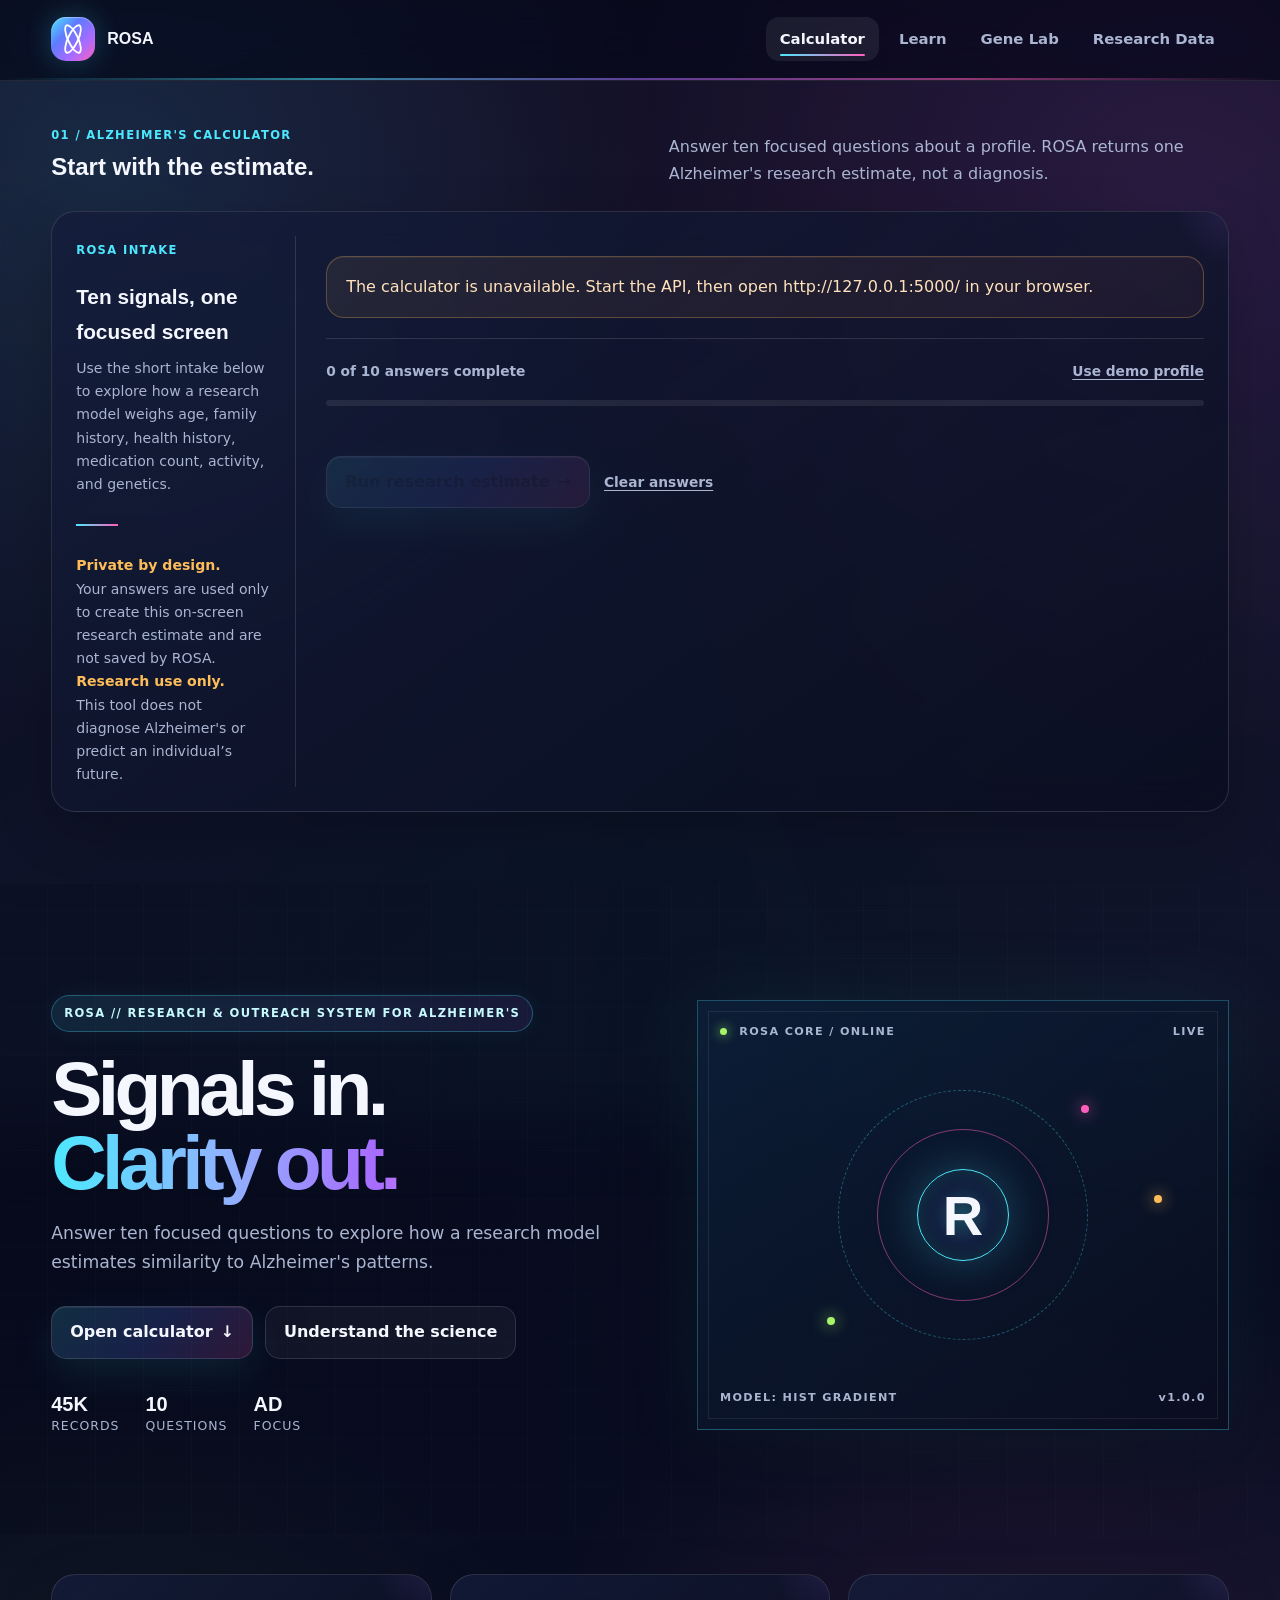
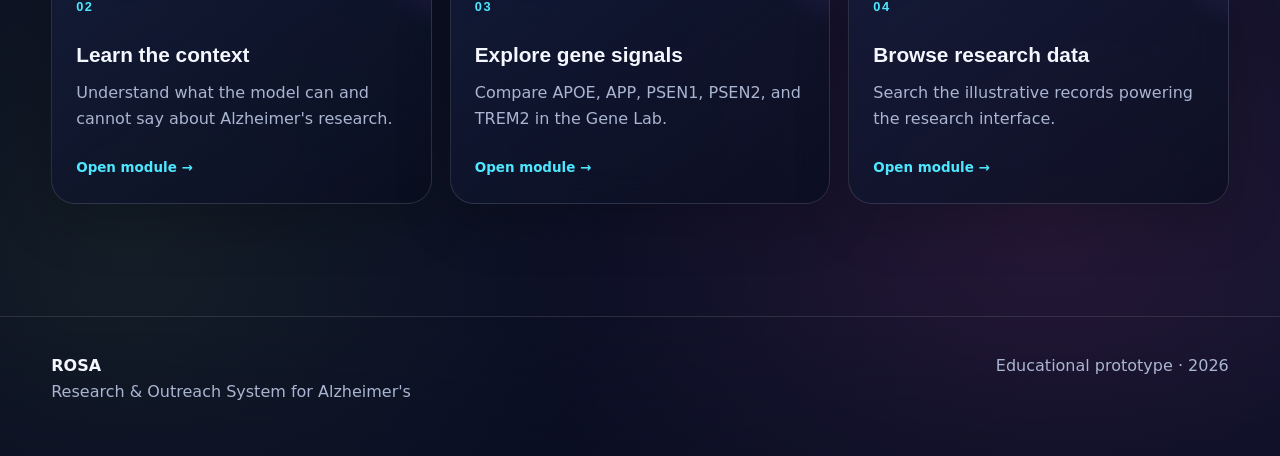
==== commit 4231e532: "Commit 4-Final" ====
--- a/index.html
+++ b/index.html
@@ -1,62 +1,68 @@
-<!doctype html>
-<html lang="en">
-<head>
-  <meta charset="utf-8">
-  <meta name="viewport" content="width=device-width, initial-scale=1">
-  <meta name="description" content="ROSA Alzheimer's research prediction calculator and learning system.">
-  <title>ROSA | Alzheimer's Prediction Calculator</title>
-  <link rel="stylesheet" href="style.css">
-</head>
-<body>
-<header class="navbar">
-  <div class="container nav-inner">
-    <a class="brand" href="index.html" aria-label="ROSA home"><span class="brand-mark"></span><span>ROSA</span></a>
-    <nav class="nav-links" aria-label="Main navigation">
-      <a href="index.html">Calculator</a>
-      <a href="about.html">Learn</a>
-      <a href="genetics.html">Gene Lab</a>
-      <a href="database.html">Research Data</a>
-    </nav>
-  </div>
-</header>
-<main>
-  <section class="hero rosa-hero">
-    <div class="container hero-grid">
-      <div>
-        <span class="badge">ROSA // Research &amp; Outreach System for Alzheimer's</span>
-        <h1>Signals in.<br><span class="gradient-text">Clarity out.</span></h1>
-        <p>A research-facing calculator for exploring how demographic, lifestyle, laboratory, and genetic inputs map to a trained neurodegenerative disease model.</p>
-        <div class="cta-row">
-          <a class="btn btn-primary" href="#model-predictor">Open calculator ↓</a>
-          <a class="btn btn-secondary" href="about.html">Understand the science</a>
-        </div>
-        <div class="hero-readout"><span><strong>45K</strong> records</span><span><strong>6</strong> output classes</span><span><strong>0.9996</strong> test AUC</span></div>
-      </div>
-      <div class="hero-console" aria-label="ROSA system status">
-        <div class="console-top"><span><span class="status-dot"></span> ROSA CORE / ONLINE</span><span>LIVE</span></div>
-        <div class="console-graphic"><div class="console-ring ring-one"></div><div class="console-ring ring-two"></div><div class="console-core">R</div><span class="signal signal-one"></span><span class="signal signal-two"></span><span class="signal signal-three"></span></div>
-        <div class="console-footer"><span>MODEL: RANDOM FOREST</span><span>v1.0.0</span></div>
-      </div>
-    </div>
-  </section>
-
-  <section class="section" id="model-predictor">
-    <div class="container">
-      <div class="section-head"><div><div class="eyebrow">01 / Prediction workspace</div><h2>Run a research scenario.</h2></div><p>Fields are loaded directly from the model schema. Demo values are provided so you can test the full loop immediately.</p></div>
-      <div class="card predictor-shell">
-        <div class="predictor-aside"><div class="eyebrow">ROSA intake</div><h3>Build a profile</h3><p>Complete the structured inputs below. The model returns a predicted class and probability distribution.</p><div class="aside-rule"></div><p class="micro-copy"><strong>Research use only.</strong><br>This tool does not diagnose Alzheimer’s or predict an individual’s future.</p></div>
-        <div class="predictor-main"><div id="modelStatus" class="notice" role="status" aria-live="polite">Connect the API to load the model fields.</div><form id="predictionForm" class="prediction-form"><div id="predictionFields" class="prediction-fields"></div><button class="btn btn-primary" type="submit" id="predictButton" disabled>Run prediction →</button></form><div id="predictionResult" class="risk-result" hidden></div></div>
-      </div>
-    </div>
-  </section>
-
-  <section class="section reveal"><div class="container"><div class="grid grid-3">
-    <a class="card module-card" href="about.html"><span class="module-index">02</span><h3>Learn the context</h3><p>Understand what the model can and cannot say about Alzheimer’s research.</p><span class="module-link">Open module →</span></a>
-    <a class="card module-card" href="genetics.html"><span class="module-index">03</span><h3>Explore gene signals</h3><p>Compare APOE, APP, PSEN1, PSEN2, and TREM2 in the Gene Lab.</p><span class="module-link">Open module →</span></a>
-    <a class="card module-card" href="database.html"><span class="module-index">04</span><h3>Browse research data</h3><p>Search the illustrative records powering the research interface.</p><span class="module-link">Open module →</span></a>
-  </div></div></section>
-</main>
-<footer class="footer"><div class="container footer-grid"><div><strong>ROSA</strong><br>Research &amp; Outreach System for Alzheimer's</div><div>Educational prototype · <span id="year"></span></div></div></footer>
-<script src="script.js"></script>
-</body>
-</html>
+<!doctype html>
+<html lang="en">
+<head>
+  <meta charset="utf-8">
+  <meta name="viewport" content="width=device-width, initial-scale=1">
+  <meta name="description" content="ROSA Alzheimer's research prediction calculator and learning system.">
+  <title>ROSA | Alzheimer's Prediction Calculator</title>
+  <link rel="stylesheet" href="style.css">
+</head>
+<body>
+<a class="skip-link" href="#model-predictor">Skip to calculator</a>
+<header class="navbar">
+  <div class="container nav-inner">
+    <a class="brand" href="index.html" aria-label="ROSA home"><span class="brand-mark"></span><span>ROSA</span></a>
+    <nav class="nav-links" aria-label="Main navigation">
+      <a class="active" href="index.html" aria-current="page">Calculator</a>
+      <a href="about.html">Learn</a>
+      <a href="genetics.html">Gene Lab</a>
+      <a href="database.html">Research Data</a>
+    </nav>
+  </div>
+</header>
+<main>
+  <section class="hero rosa-hero">
+    <div class="container hero-grid">
+      <div>
+        <span class="badge">ROSA // Research &amp; Outreach System for Alzheimer's</span>
+        <h1>Signals in.<br><span class="gradient-text">Clarity out.</span></h1>
+        <p>Answer ten focused questions to explore how a research model estimates similarity to Alzheimer's patterns.</p>
+        <div class="cta-row">
+          <a class="btn btn-primary" href="#model-predictor">Open calculator <span aria-hidden="true">↓</span></a>
+          <a class="btn btn-secondary" href="about.html">Understand the science</a>
+        </div>
+        <div class="hero-readout"><span><strong>45K</strong> records</span><span><strong>10</strong> questions</span><span><strong>AD</strong> focus</span></div>
+      </div>
+      <div class="hero-console" aria-label="ROSA system status">
+        <div class="console-top"><span><span class="status-dot"></span> ROSA CORE / ONLINE</span><span>LIVE</span></div>
+        <div class="console-graphic"><div class="console-ring ring-one"></div><div class="console-ring ring-two"></div><div class="console-core">R</div><span class="signal signal-one"></span><span class="signal signal-two"></span><span class="signal signal-three"></span></div>
+        <div class="console-footer"><span>MODEL: HIST GRADIENT</span><span>v1.0.0</span></div>
+      </div>
+    </div>
+  </section>
+
+  <section class="section" id="model-predictor">
+    <div class="container">
+      <div class="section-head"><div><div class="eyebrow">01 / Alzheimer's calculator</div><h2>Start with the estimate.</h2></div><p>Answer ten focused questions about a profile. ROSA returns one Alzheimer's research estimate, not a diagnosis.</p></div>
+      <div class="card predictor-shell">
+        <div class="predictor-aside"><div class="eyebrow">ROSA intake</div><h3>Ten signals, one focused screen</h3><p>Use the short intake below to explore how a research model weighs age, family history, health history, medication count, activity, and genetics.</p><div class="aside-rule"></div><p class="micro-copy"><strong>Private by design.</strong><br>Your answers are used only to create this on-screen research estimate and are not saved by ROSA.</p><p class="micro-copy"><strong>Research use only.</strong><br>This tool does not diagnose Alzheimer's or predict an individual’s future.</p></div>
+        <div class="predictor-main">
+          <div id="modelStatus" class="notice" role="status" aria-live="polite">Connecting to the research model…</div>
+          <div class="intake-progress" aria-label="Calculator completion"><div class="intake-progress-copy"><span id="intakeProgressText">0 of 10 answers complete</span><button class="text-button" type="button" id="loadDemoButton" disabled>Use demo profile</button></div><div class="intake-progress-track" aria-hidden="true"><span id="intakeProgressBar"></span></div></div>
+          <form id="predictionForm" class="prediction-form"><div id="predictionFields" class="prediction-fields" aria-live="polite"></div><div class="prediction-actions"><button class="btn btn-primary" type="submit" id="predictButton" disabled>Run research estimate <span aria-hidden="true">→</span></button><button class="text-button" type="reset" id="resetPredictionButton" disabled>Clear answers</button></div></form>
+          <div id="predictionResult" class="risk-result" role="status" aria-live="polite" tabindex="-1" hidden></div>
+        </div>
+      </div>
+    </div>
+  </section>
+
+  <section class="section reveal"><div class="container"><div class="grid grid-3">
+    <a class="card module-card" href="about.html"><span class="module-index">02</span><h3>Learn the context</h3><p>Understand what the model can and cannot say about Alzheimer's research.</p><span class="module-link">Open module →</span></a>
+    <a class="card module-card" href="genetics.html"><span class="module-index">03</span><h3>Explore gene signals</h3><p>Compare APOE, APP, PSEN1, PSEN2, and TREM2 in the Gene Lab.</p><span class="module-link">Open module →</span></a>
+    <a class="card module-card" href="database.html"><span class="module-index">04</span><h3>Browse research data</h3><p>Search the illustrative records powering the research interface.</p><span class="module-link">Open module →</span></a>
+  </div></div></section>
+</main>
+<footer class="footer"><div class="container footer-grid"><div><strong>ROSA</strong><br>Research &amp; Outreach System for Alzheimer's</div><div>Educational prototype · <span id="year"></span></div></div></footer>
+<script src="script.js"></script>
+</body>
+</html>
--- a/style.css
+++ b/style.css
@@ -675,6 +675,22 @@
   color:#11182e;
 }
 
+.prediction-subfields{
+  display:grid;
+  grid-template-columns:1fr 1fr;
+  gap:8px;
+}
+
+.prediction-subfields input{
+  width:100%;
+  min-width:0;
+  padding:9px 10px;
+  border:1px solid var(--border);
+  border-radius:10px;
+  color:var(--text);
+  background:rgba(255,255,255,.06);
+}
+
 .prediction-form .btn{
   margin-top:4px;
 }
@@ -1923,4 +1939,157 @@
     padding-top:55px;
   }
 
-}+}
+
+main{
+  display:flex;
+  flex-direction:column;
+}
+
+#model-predictor{
+  order:-1;
+}
+
+/* Calculator experience refinements */
+.skip-link{
+  position:fixed;
+  left:16px;
+  top:-60px;
+  z-index:200;
+  padding:10px 14px;
+  border-radius:10px;
+  color:#07101c;
+  background:var(--cyan);
+  font-weight:800;
+  transition:top .2s;
+}
+
+.skip-link:focus{
+  top:16px;
+}
+
+.intake-progress{
+  margin:18px 0 4px;
+  padding:14px 0 2px;
+  border-top:1px solid var(--border);
+}
+
+.intake-progress-copy,
+.prediction-actions{
+  display:flex;
+  align-items:center;
+  justify-content:space-between;
+  gap:14px;
+}
+
+.intake-progress-copy{
+  color:var(--muted);
+  font-size:.86rem;
+  font-weight:700;
+}
+
+.intake-progress-track{
+  height:6px;
+  margin-top:10px;
+  overflow:hidden;
+  border-radius:999px;
+  background:rgba(255,255,255,.08);
+}
+
+.intake-progress-track span{
+  display:block;
+  width:0;
+  height:100%;
+  border-radius:inherit;
+  background:linear-gradient(90deg,var(--cyan),var(--purple),var(--pink));
+  transition:width .22s ease;
+}
+
+.text-button{
+  padding:7px 0;
+  border:0;
+  color:var(--cyan);
+  background:transparent;
+  font:inherit;
+  font-size:.86rem;
+  font-weight:800;
+  cursor:pointer;
+  text-decoration:underline;
+  text-underline-offset:3px;
+}
+
+.text-button:hover,
+.text-button:focus-visible{
+  color:var(--text);
+}
+
+.text-button:disabled{
+  color:var(--muted);
+  cursor:not-allowed;
+}
+
+.prediction-fields{
+  grid-template-columns:repeat(2,minmax(0,1fr));
+  max-height:none;
+  overflow:visible;
+}
+
+.prediction-field input::placeholder{
+  color:#8490ac;
+}
+
+.prediction-actions{
+  justify-content:flex-start;
+  margin-top:4px;
+}
+
+.prediction-form .btn{
+  margin-top:0;
+}
+
+#predictionResult{
+  padding:0;
+  border:1px solid transparent;
+  border-radius:16px;
+  transition:padding .2s, border-color .2s, background .2s;
+}
+
+#predictionResult.has-result,
+#predictionResult.has-error{
+  padding:16px 18px;
+}
+
+#predictionResult.has-result{
+  border-color:rgba(77,232,255,.32);
+  background:linear-gradient(135deg,rgba(77,232,255,.1),rgba(167,108,255,.08));
+}
+
+#predictionResult.has-error{
+  border-color:rgba(255,122,89,.38);
+  color:#ffd3c7;
+  background:rgba(255,122,89,.09);
+}
+
+@media(max-width:560px){
+  .intake-progress-copy,
+  .prediction-actions{
+    align-items:flex-start;
+    flex-direction:column;
+  }
+
+  .prediction-actions .btn{
+    width:100%;
+    justify-content:center;
+  }
+}
+
+@media(prefers-reduced-motion:reduce){
+  *,
+  *::before,
+  *::after{
+    scroll-behavior:auto !important;
+    transition-duration:.01ms !important;
+    animation-duration:.01ms !important;
+    animation-iteration-count:1 !important;
+  }
+}
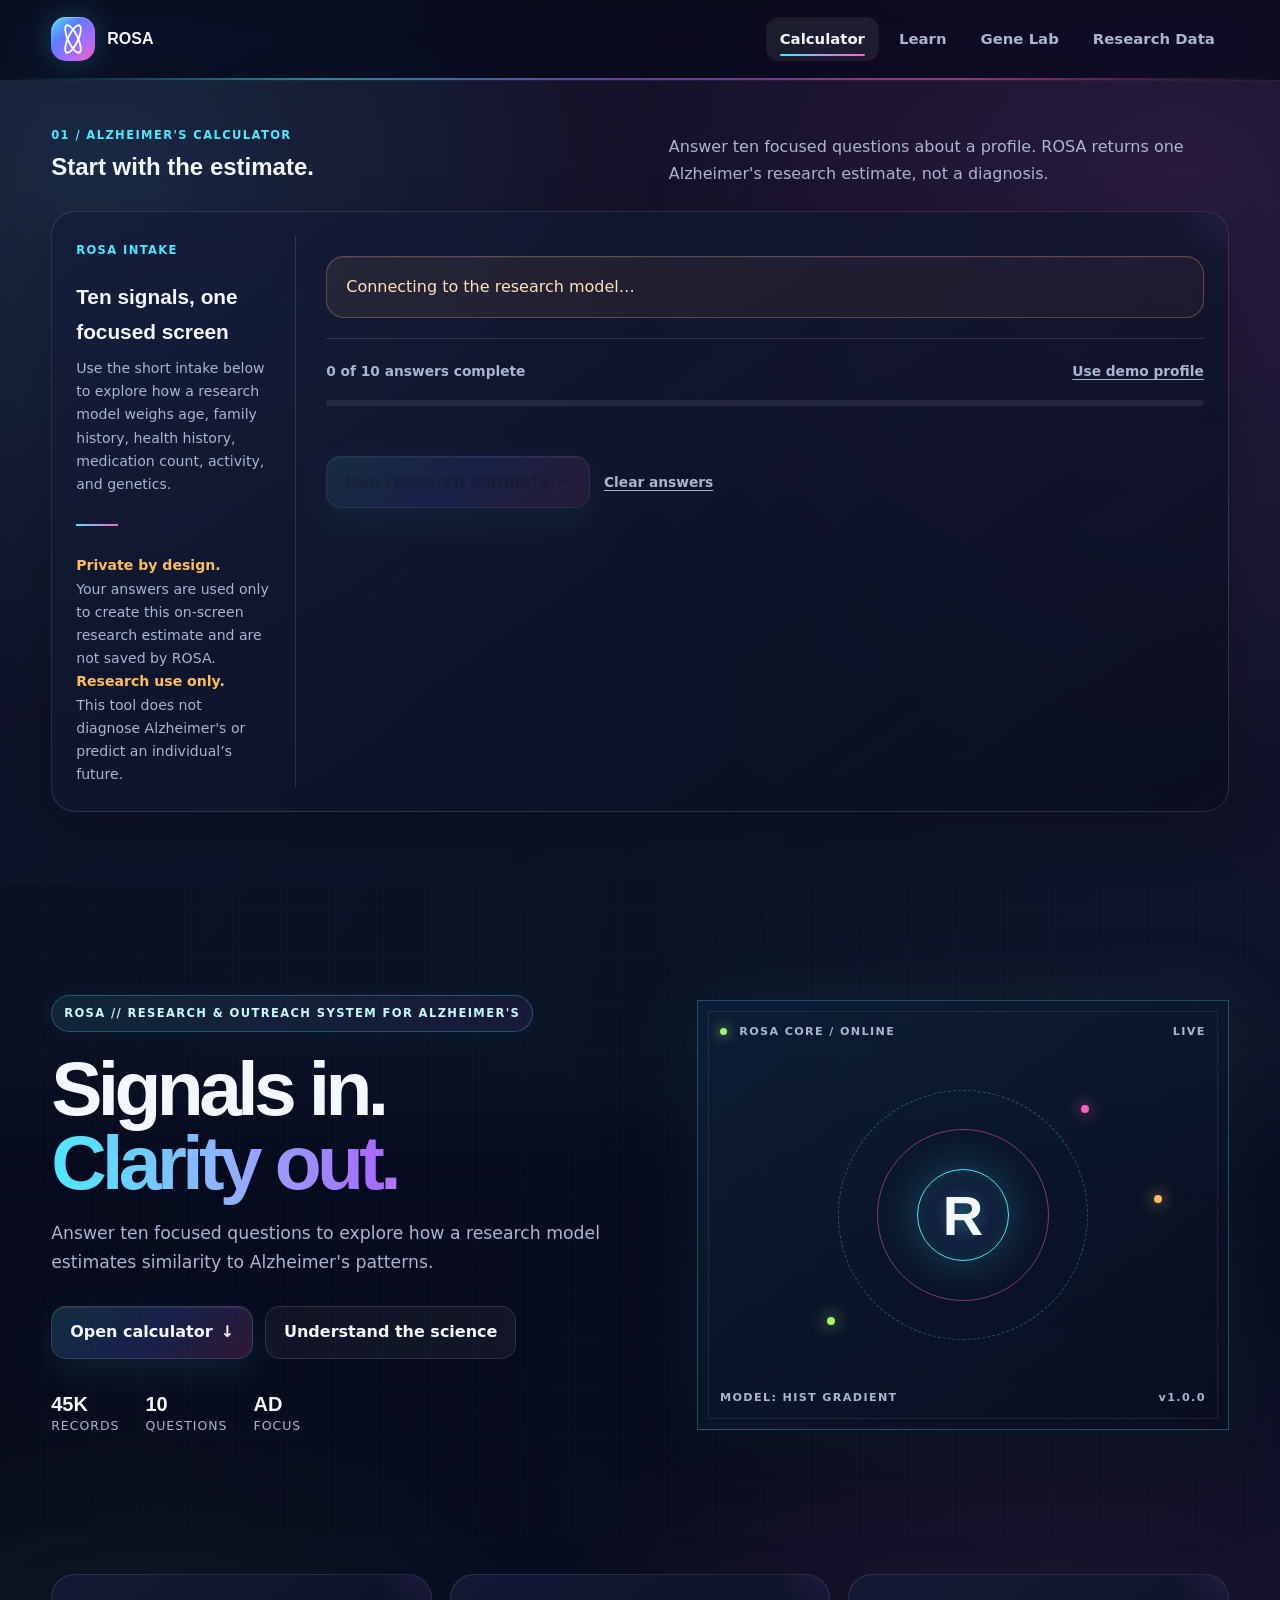
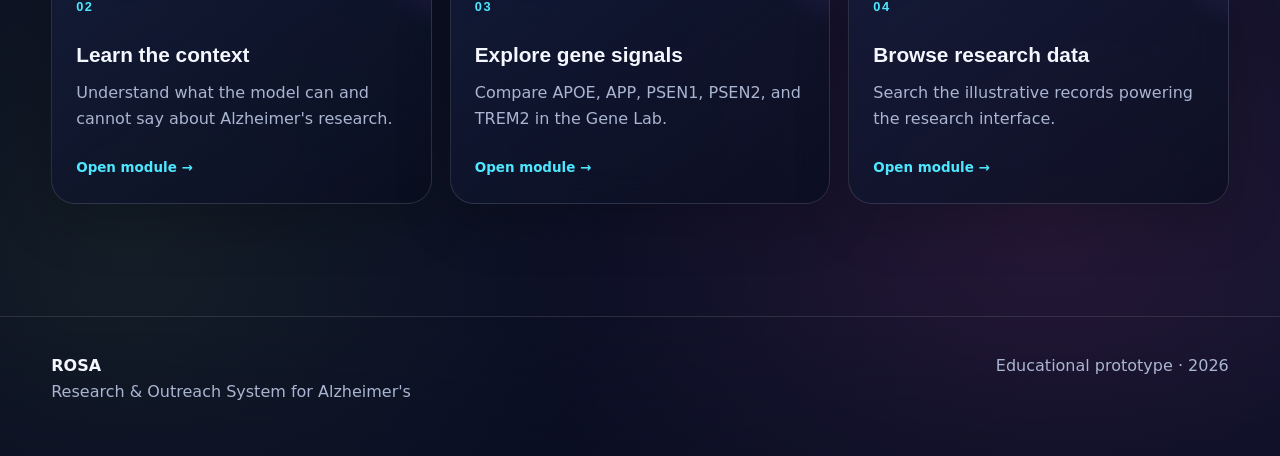
==== commit 3f9b9c4c: "Commit 6 - favicon" ====
--- a/index.html
+++ b/index.html
@@ -5,6 +5,7 @@
   <meta name="viewport" content="width=device-width, initial-scale=1">
   <meta name="description" content="ROSA Alzheimer's research prediction calculator and learning system.">
   <title>ROSA | Alzheimer's Prediction Calculator</title>
+  <link rel="icon" type="image/png" href="favicon.png">
   <link rel="stylesheet" href="style.css">
 </head>
 <body>
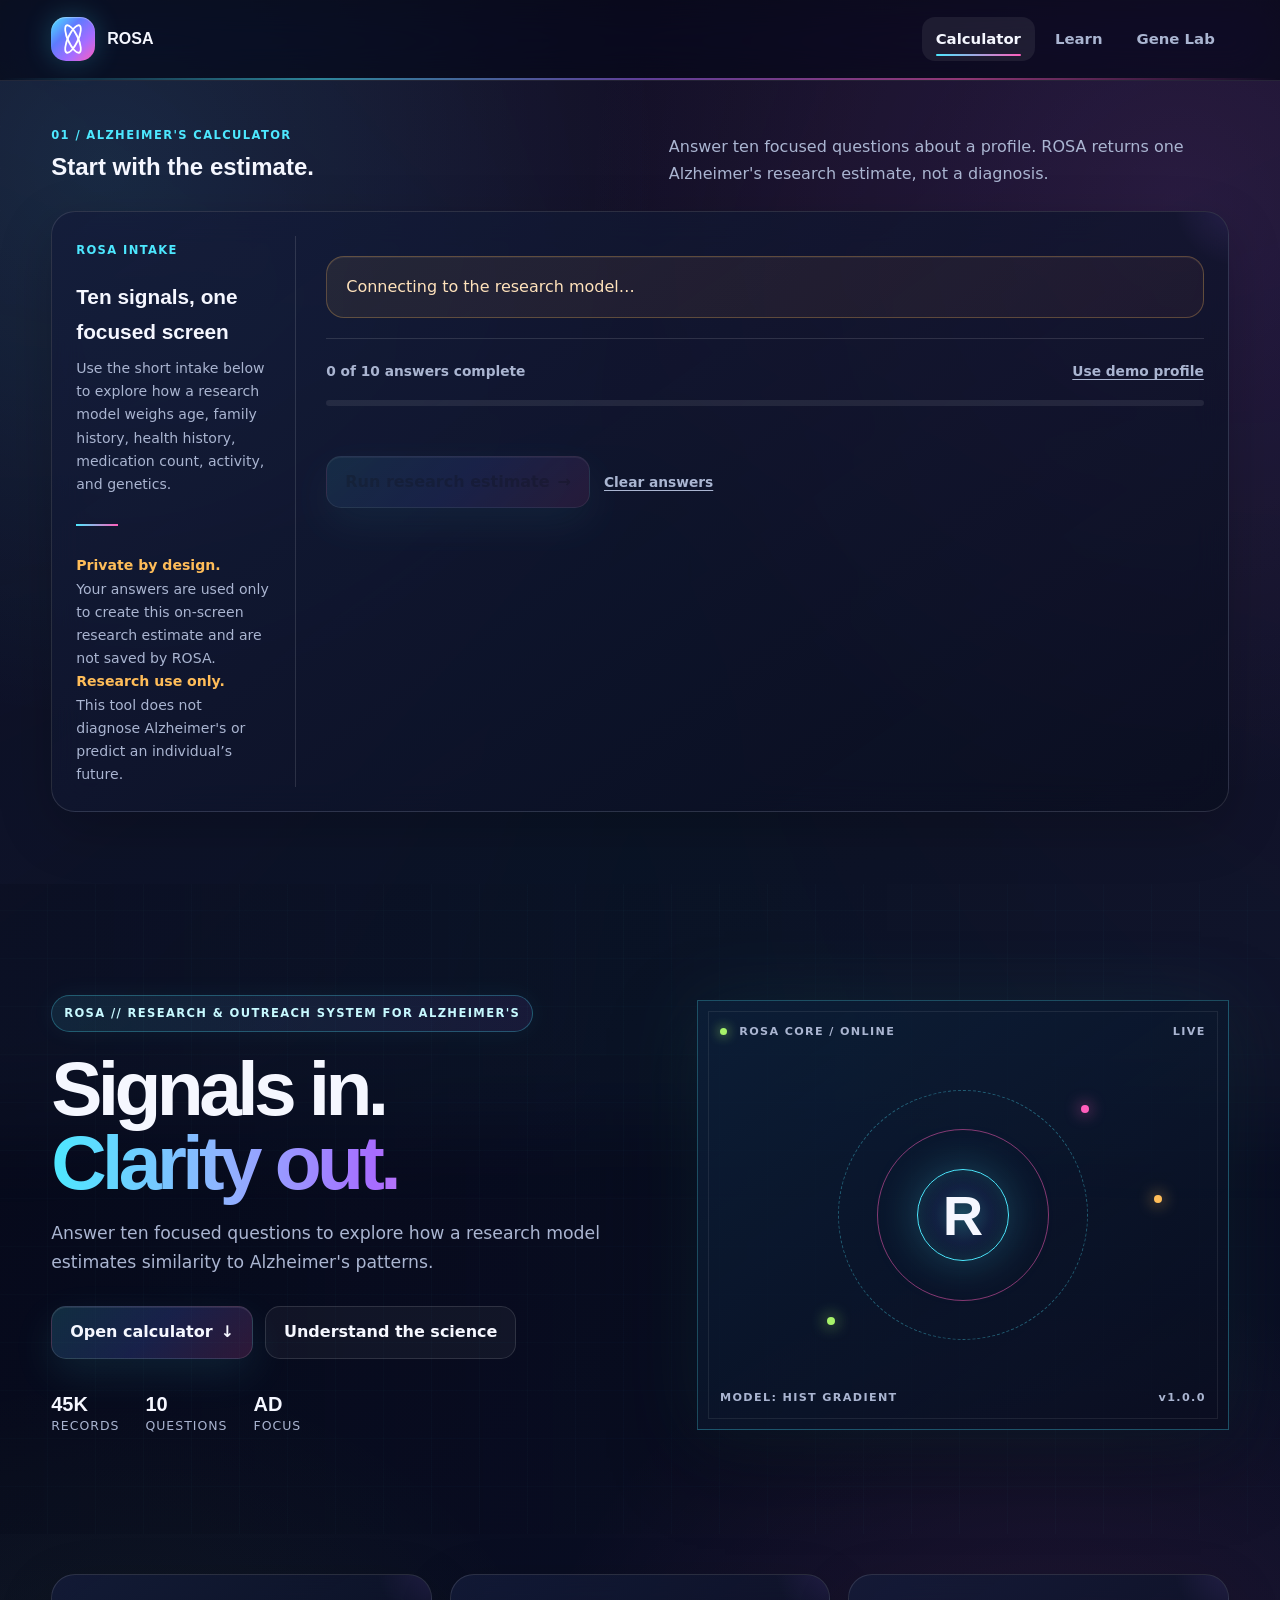
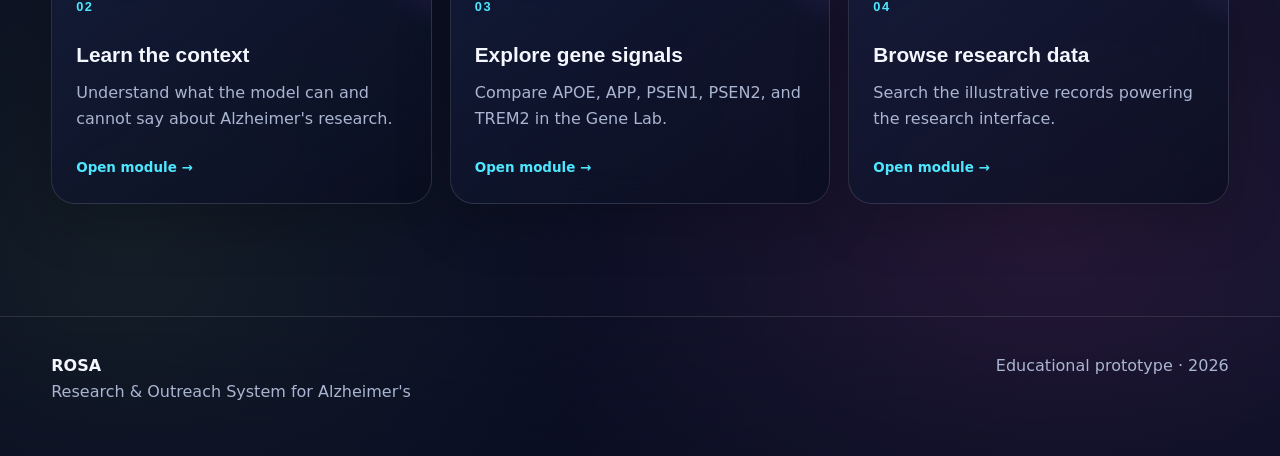
==== commit 7e1cc2a7: "commit 7 - removed database.html from homepage, to be added later" ====
--- a/index.html
+++ b/index.html
@@ -17,7 +17,6 @@
       <a class="active" href="index.html" aria-current="page">Calculator</a>
       <a href="about.html">Learn</a>
       <a href="genetics.html">Gene Lab</a>
-      <a href="database.html">Research Data</a>
     </nav>
   </div>
 </header>
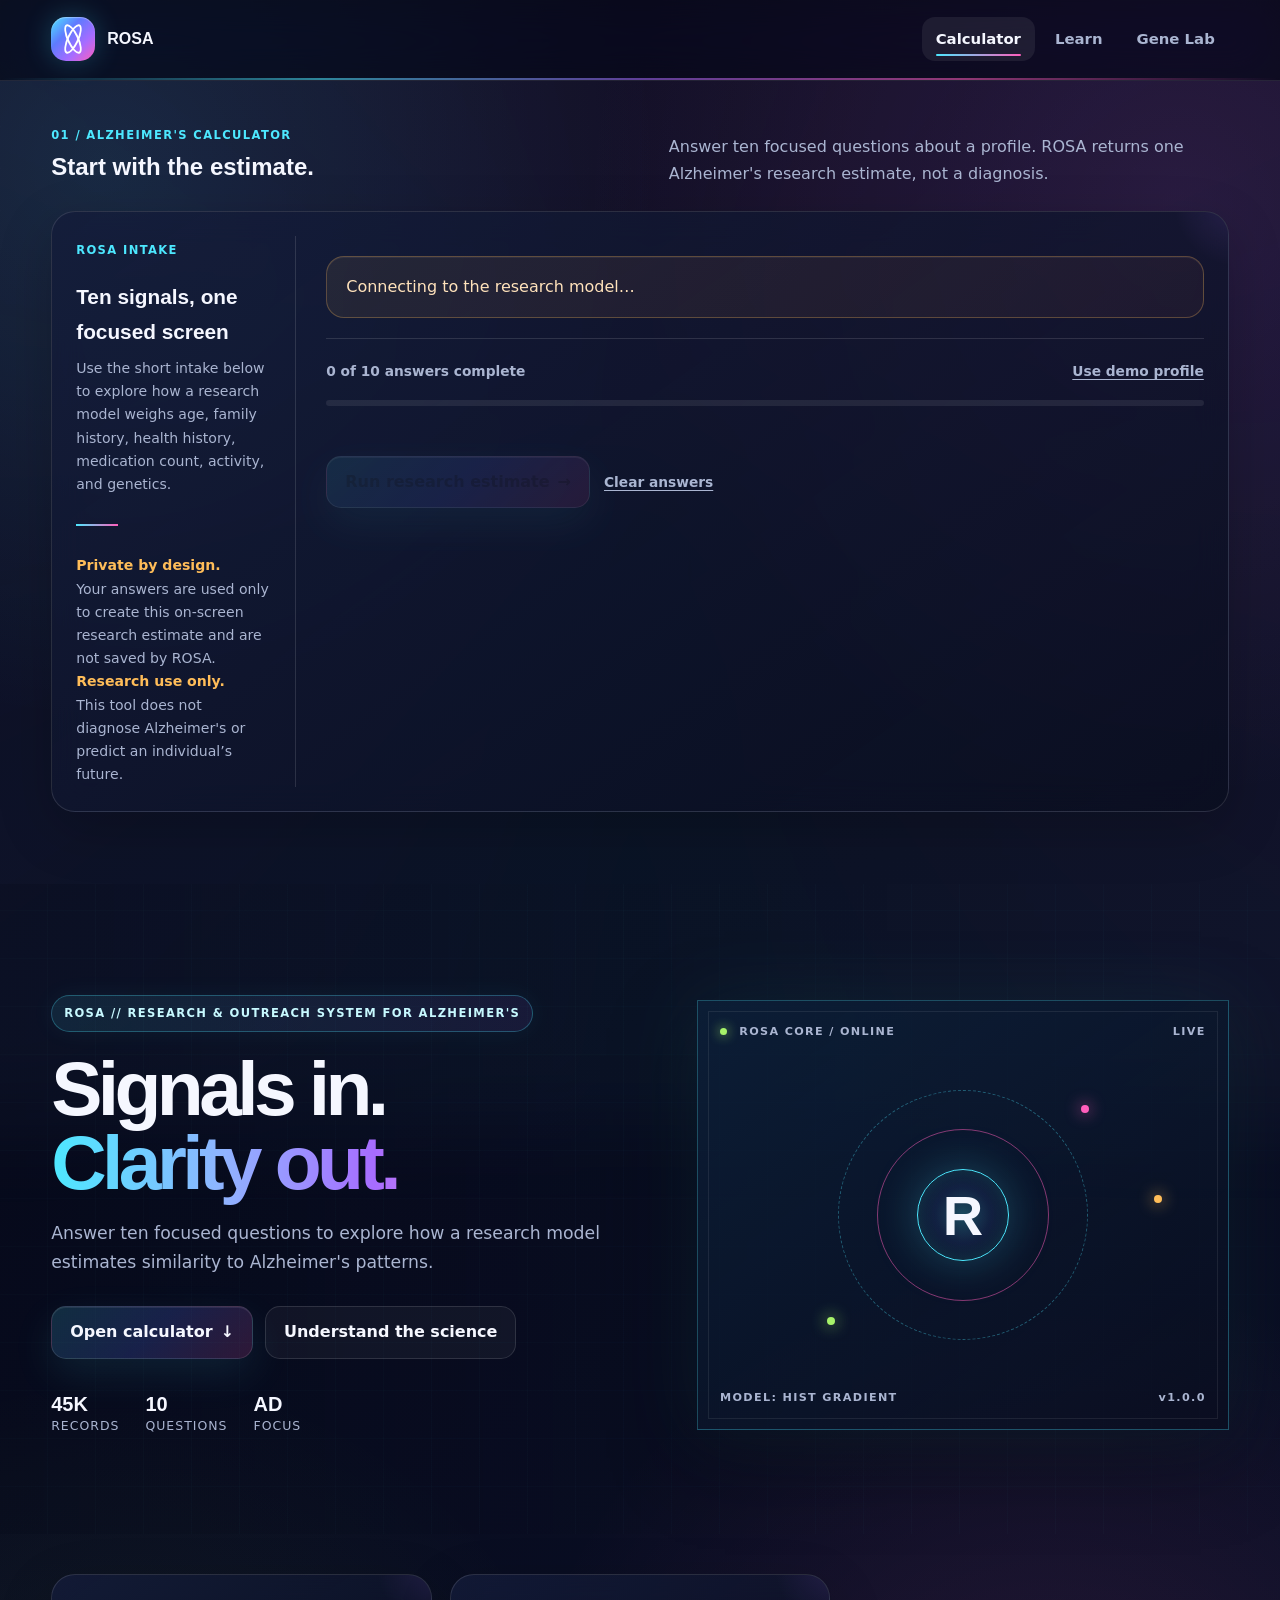
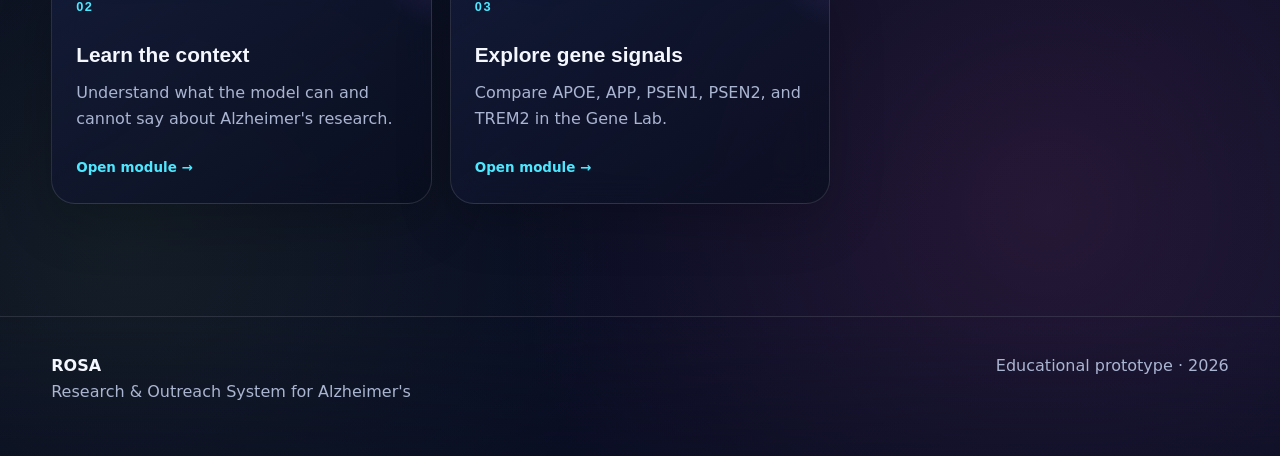
==== commit 306ddbbc: "Commit 7.2" ====
--- a/index.html
+++ b/index.html
@@ -59,7 +59,6 @@
   <section class="section reveal"><div class="container"><div class="grid grid-3">
     <a class="card module-card" href="about.html"><span class="module-index">02</span><h3>Learn the context</h3><p>Understand what the model can and cannot say about Alzheimer's research.</p><span class="module-link">Open module →</span></a>
     <a class="card module-card" href="genetics.html"><span class="module-index">03</span><h3>Explore gene signals</h3><p>Compare APOE, APP, PSEN1, PSEN2, and TREM2 in the Gene Lab.</p><span class="module-link">Open module →</span></a>
-    <a class="card module-card" href="database.html"><span class="module-index">04</span><h3>Browse research data</h3><p>Search the illustrative records powering the research interface.</p><span class="module-link">Open module →</span></a>
   </div></div></section>
 </main>
 <footer class="footer"><div class="container footer-grid"><div><strong>ROSA</strong><br>Research &amp; Outreach System for Alzheimer's</div><div>Educational prototype · <span id="year"></span></div></div></footer>
